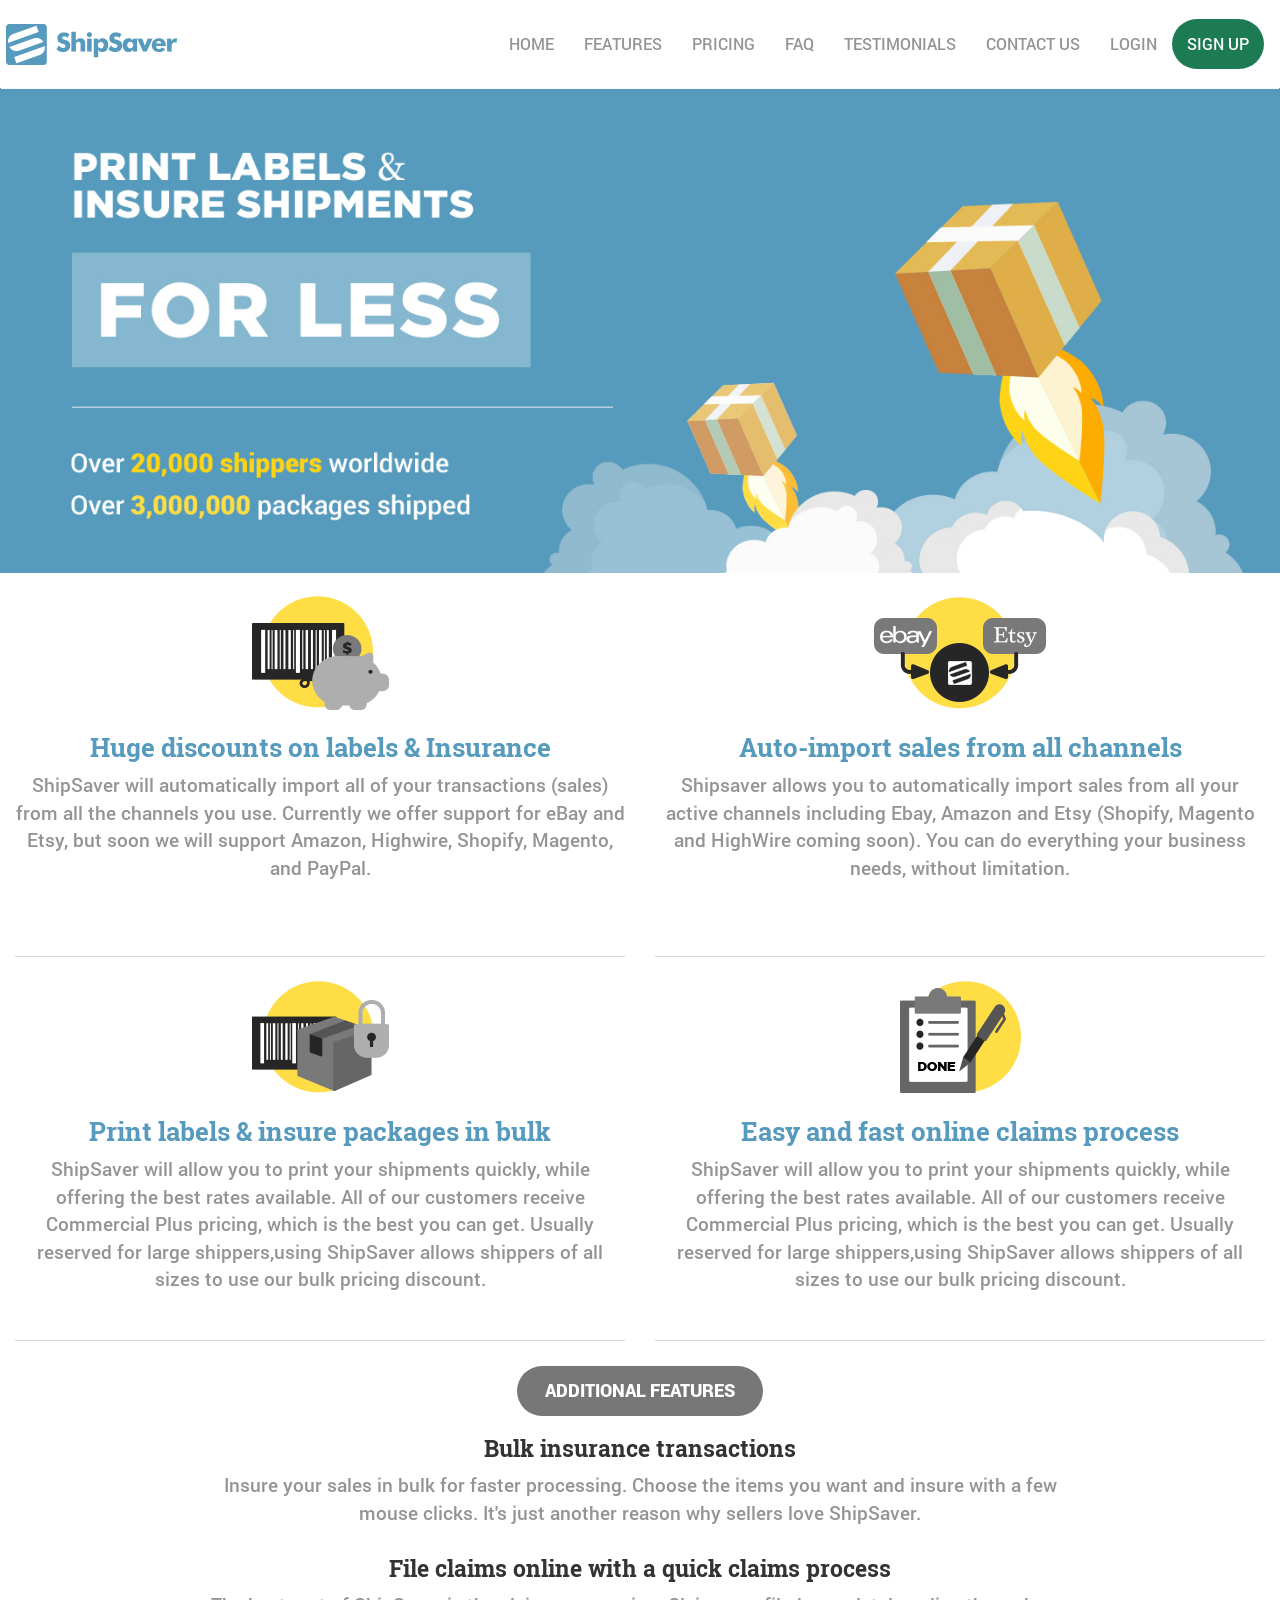
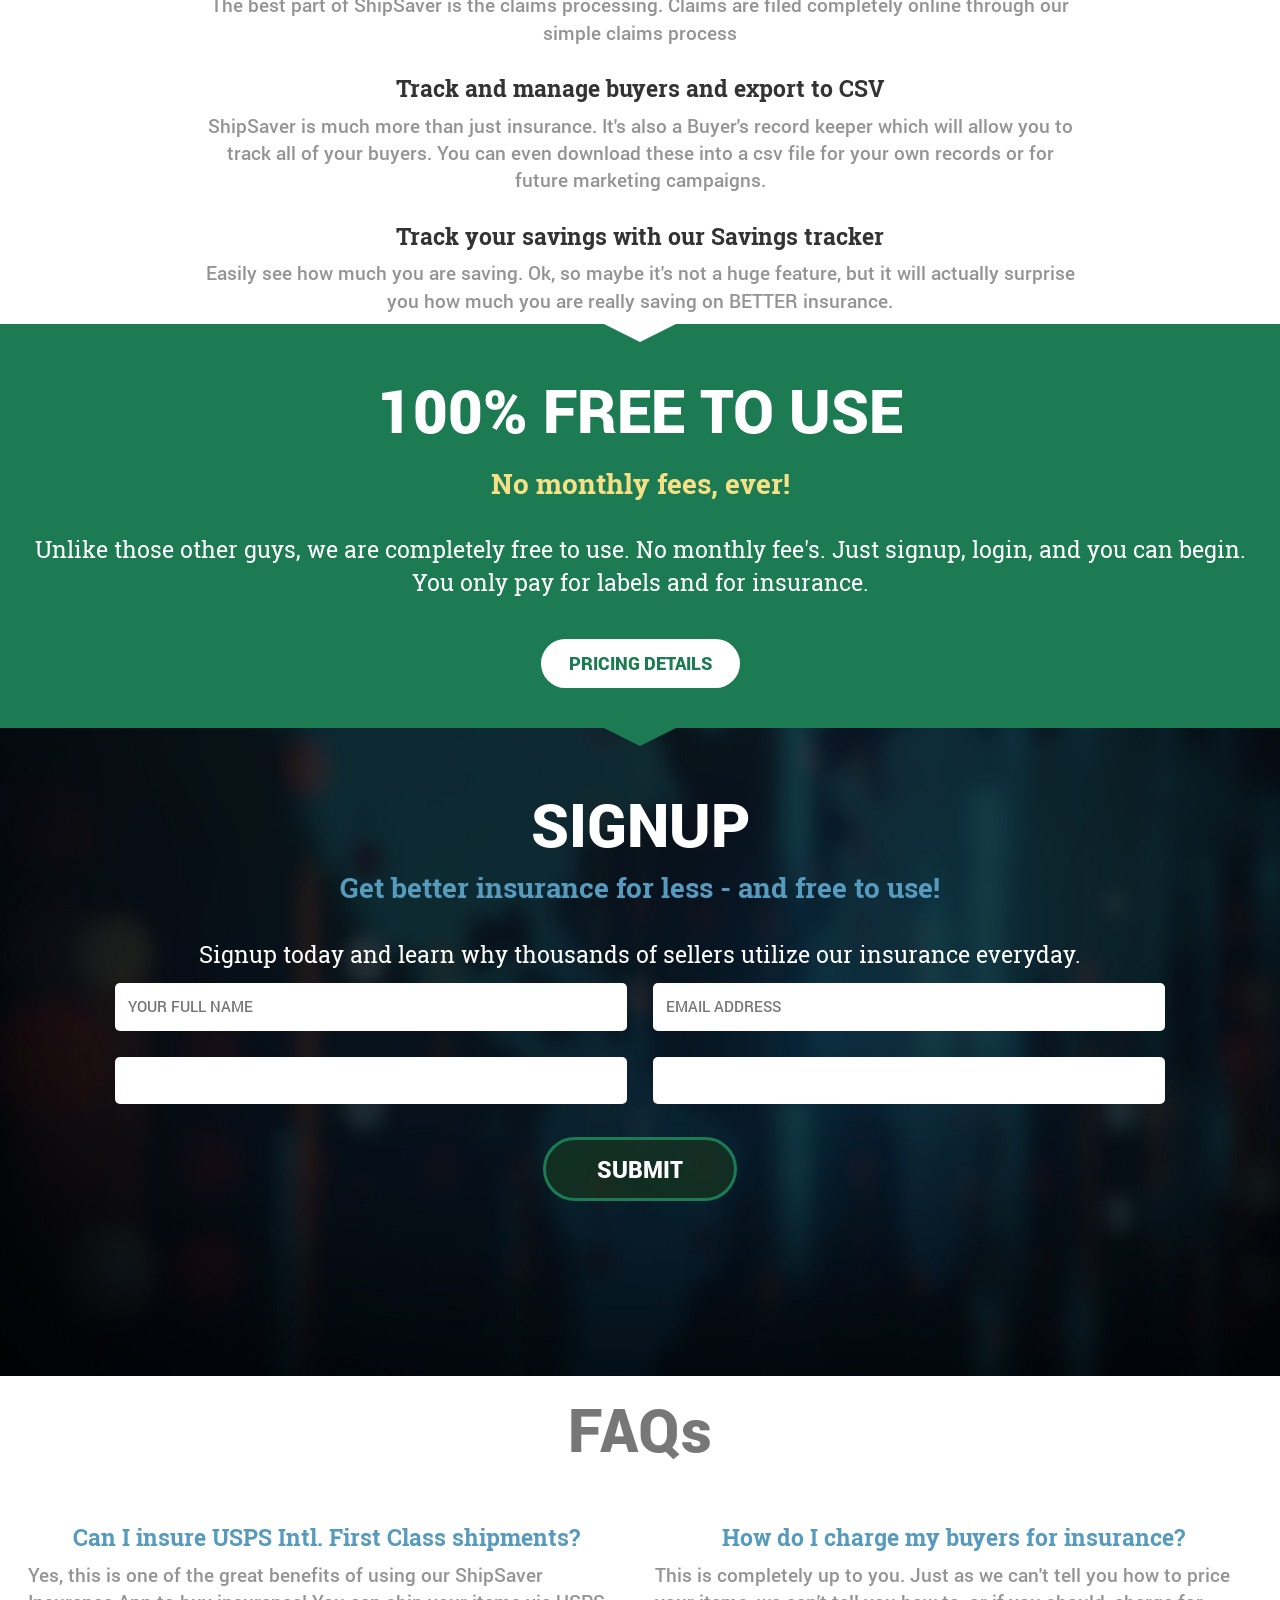
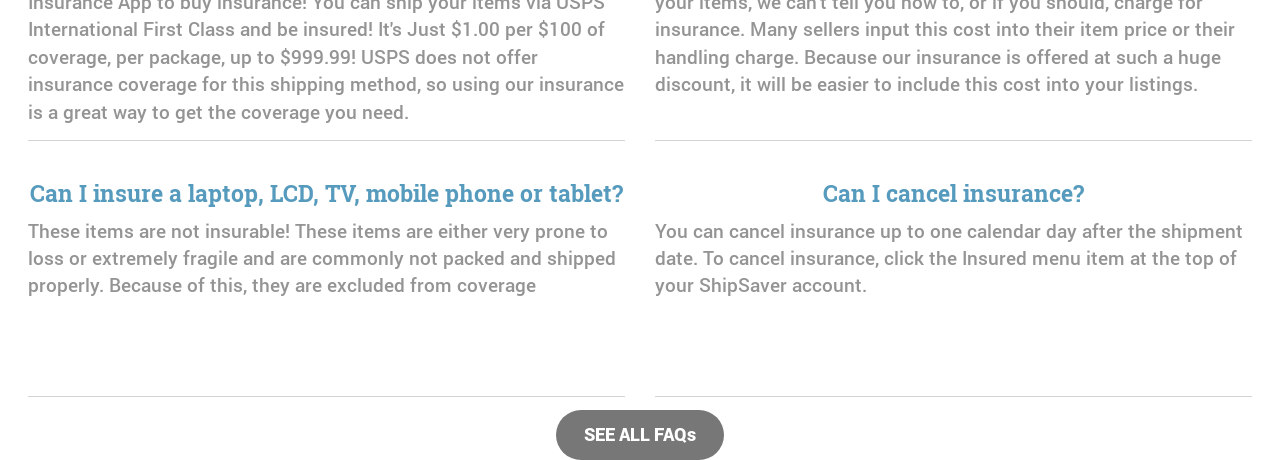
==== index.html @ f2e963c9 "bl6" ====
<!DOCTYPE HTML>
<html lang="en-US">
<head>
    <title>shipsaver</title>

    <meta charset="UTF-8">
    <meta name="viewport" content="width=device-width">
    <script type="text/javascript" src="js/jquery-1.11.0.min.js"></script>
    <script type="text/javascript" src="js/bootstrap.min.js" ></script>
    <script type="text/javascript" src="js/owl.carousel.js"></script>

    <script type="text/javascript" src="js/script.js"></script>

    <link href="css/bootstrap.min.css" rel="stylesheet">
    <link href="css/owl.carousel.css" rel="stylesheet">
    <link href="css/owl.theme.css" rel="stylesheet">

    <link rel="stylesheet" type="text/css" href="css/style.css">
    <script src="js/less.js" type="text/javascript"></script>

</head>
<body>
    <div class="content">
        <header>
            <div class="content__container">
                <nav class="header-nav navbar " role="navigation">
                    <div class="header-nav__container nav-justified">
                        <div class="navbar-buttons navbar-header">
                            <button type="button" class="navbar-toggle collapsed glyphicon glyphicon-align-justify" data-toggle="collapse" data-target="#bs-example-navbar-collapse-1">
                            </button>
                                <a class="navbar-logo navbar-brand" href="#"></a>
                        </div>
                        <div class="header-nav__menu collapse navbar-collapse" id="bs-example-navbar-collapse-1">
                            <ul class="header-nav__list nav navbar-nav">
                                <li class="header-nav__item active"><a href="#">home</a></li>
                                <li class="header-nav__item"><a href="#">features</a></li>
                                <li class="header-nav__item"><a href="#">pricing</a></li>
                                <li class="header-nav__item"><a href="#">faq</a></li>
                                <li class="header-nav__item"><a href="#">testimonials</a></li>
                                <li class="header-nav__item"><a href="#">contact us</a></li>
                                <li class="header-nav__item"><a href="#">login</a></li>
                                <li class="header-nav__item header-nav__item__sign"><a href="#">sign up</a></li>
                            </ul>
                        </div>
                    </div>
                </nav>
            </div>
        </header>
        <div class="main">
            <div class="main__block1">
                <div class="main__block1__img"></div>
            </div>
            <div class="main__block2">
                <div class="main__block2__contain row content__container">
                    <div class="wrap1 col-sm-6 col-xs-12">
                        <div class="main__block2__1 text-center">
                            <div class="main__block2__ico main__block2__ico1"></div>
                            <h2 class="main__block2__h">Huge discounts on labels & Insurance</h2>
                            <p class="main__block__txt main__block2__txt">ShipSaver will automatically import all of your transactions (sales) from all the channels you use. Currently we offer support for eBay and Etsy, but soon we will support Amazon, Highwire, Shopify, Magento, and PayPal.</p>
                        </div>
                        <div class="main__block2__1 text-center">
                            <div class="main__block2__ico main__block2__ico2"></div>
                            <h2 class="main__block2__h">Print labels & insure packages in bulk</h2>
                            <p class="main__block__txt main__block2__txt">ShipSaver will allow you to print your shipments quickly, while offering the best rates available. All of our customers receive Commercial Plus pricing, which is the best you can get. Usually reserved for large shippers,using ShipSaver allows shippers of all sizes to use our bulk pricing discount.</p>
                        </div>
                    </div>
                    <div class="wrap1 col-sm-6 col-xs-12">
                        <div class="main__block2__1 text-center">
                            <div class="main__block2__ico main__block2__ico3"></div>
                            <h2 class="main__block2__h">Auto-import sales from all channels</h2>
                            <p class="main__block__txt main__block2__txt">Shipsaver allows you to automatically import sales from all your active channels including Ebay, Amazon and Etsy (Shopify, Magento and HighWire coming soon). You can do everything your business needs, without limitation.</p>
                        </div>
                        <div class="main__block2__1 text-center">
                            <div class="main__block2__ico main__block2__ico4"></div>
                            <h2 class="main__block2__h">Easy and fast online claims process</h2>
                            <p class="main__block__txt main__block2__txt">ShipSaver will allow you to print your shipments quickly, while offering the best rates available. All of our customers receive Commercial Plus pricing, which is the best you can get. Usually reserved for large shippers,using ShipSaver allows shippers of all sizes to use our bulk pricing discount.</p>
                        </div>
                    </div>
                </div>
            </div>
            <div class="main__block3">
                <div class="content__container main__block3__container">
                    <div class="main__block__oval1 main__block3__title">ADDITIONAL FEATURES</div>
                    <h3 class="main__block3__h3">Bulk insurance transactions</h3>
                    <p class="main__block__txt main__block3__txt">Insure your sales in bulk for faster processing. Choose the items you want and insure with a few mouse clicks. It's just another reason why sellers love ShipSaver.</p>

                    <h3 class="main__block3__h3">File claims online with a quick claims process</h3>
                    <p class="main__block__txt main__block3__txt">The best part of ShipSaver is the claims processing. Claims are filed completely online through our simple claims process</p>

                    <h3 class="main__block3__h3">Track and manage buyers and export to CSV</h3>
                    <p class="main__block__txt main__block3__txt">ShipSaver is much more than just insurance. It's also a Buyer's record keeper which will allow you to track all of your buyers. You can even download these into a csv file for your own records or for future marketing campaigns.</p>

                    <h3 class="main__block3__h3">Track your savings with our Savings tracker</h3>
                    <p class="main__block__txt main__block3__txt">Easily see how much you are saving. Ok, so maybe it's not a huge feature, but it will actually surprise you how much you are really saving on BETTER insurance.</p>
                </div>
            </div>
            <div class="main__block4">
                <div class="content__container main__block4__container">
                    <div class="triangle1"></div>
                    <p class="main__block__h1 main__block4__txt1">100% FREE TO USE</p>
                    <p class="main__block4__txt2">No monthly fees, ever!</p>
                    <p class="main__block4__txt3">Unlike those other guys, we are completely free to use. No monthly fee's. Just signup, login, and you can begin.</p>
                    <p class="main__block4__txt3">You only pay for labels and for insurance.</p>

                    <a class="main__block__oval1 main__block4__button" href="#">PRICING DETAILS</a>
                    <div class="main__block4__hide">
                        <p class="main__block4__txt2">Label Prices</p>
                        <p class="main__block4__txt3"><span class="main__block4__txt3__span">USPS: </span>Discounted - Commercial Plus Pricing</p>
                        <p class="main__block4__txt3"><span class="main__block4__txt3__span">USP/FedEx: </span>Standard Pricing (Negotiated Rates Coming Soon)</p>
                        <p class="main__block4__txt2">Insurance Prices</p>
                        <div class="main__block4__logo main__block4__logo1"></div>
                        <div class="main__block4__table">
                            <ul class="nav nav-tabs main__block4__nav">
                                <li class="main__block4__nav__item active"><a class="" data-toggle="tab" href="#panel1">DOMESTIC</a></li>
                                <li class="main__block4__nav__item"><a class="" data-toggle="tab" href="#panel2">INTERNATIONAL</a></li>
                            </ul>
                            <div class="tab-content">
                                <div id="panel1" class="tab-pane fade in active">
                                    <div class="main__block4__table__container">
                                        <div class="main__block4__tab-title__wrap">
                                            <div class="tab-col1 main__block4__tab-title main__block4__txt2 main__block4__tab-title1 ">Coverage amount</div>
                                            <div class="tab-col2 main__block4__tab-title main__block4__tab-title2"><div class="main__block4__tab-title__logo"></div></div>
                                            <div class="tab-col34 main__block4__tab-title main__block4__txt3 main__block4__tab-title3">eBay’s ShipCover</div>
                                            <div class="tab-col34 main__block4__tab-title main__block4__txt3 main__block4__tab-title4">USPS Coverage</div>
                                        </div>
                                        <div class="main__block4__table__wrap">
                                            <div class="tab-col1 main__block4__table__list__container">
                                                <ul class="main__block4__table__list main__block4__table__list1">
                                                    <li class="main__block4__table__item">$0.01 - $100</li>
                                                    <li class="main__block4__table__item">$0.01 - $100</li>
                                                    <li class="main__block4__table__item">$0.01 - $100</li>
                                                    <li class="main__block4__table__item">$0.01 - $100</li>
                                                    <li class="main__block4__table__item">$0.01 - $100</li>
                                                    <li class="main__block4__table__item">$0.01 - $100</li>
                                                    <li class="main__block4__table__item">$0.01 - $100</li>
                                                    <li class="main__block4__table__item">$0.01 - $100</li>
                                                    <li class="main__block4__table__item">$0.01 - $100</li>
                                                    <li class="main__block4__table__item">$0.01 - $100</li>
                                                </ul>
                                            </div>
                                            <div class="tab-col2 main__block4__table__list__container">
                                                <ul class="main__block4__table__list main__block4__table__list2">
                                                    <li class="main__block4__table__item main__block4__table__item1">$0.01 - $100</li>
                                                    <li class="main__block4__table__item main__block4__table__item1">$0.01 - $100</li>
                                                    <li class="main__block4__table__item main__block4__table__item1">$0.01 - $100</li>
                                                    <li class="main__block4__table__item main__block4__table__item1">$0.01 - $100</li>
                                                    <li class="main__block4__table__item main__block4__table__item1">$0.01 - $100</li>
                                                    <li class="main__block4__table__item main__block4__table__item1">$0.01 - $100</li>
                                                    <li class="main__block4__table__item main__block4__table__item1">$0.01 - $100</li>
                                                    <li class="main__block4__table__item main__block4__table__item1">$0.01 - $100</li>
                                                    <li class="main__block4__table__item main__block4__table__item1">$0.01 - $100</li>
                                                    <li class="main__block4__table__item main__block4__table__item1">$0.01 - $100</li>
                                                </ul>
                                            </div>
                                            <div class="tab-col34 main__block4__table__list__container">
                                                <ul class="main__block4__table__list main__block4__table__list3">
                                                    <li class="main__block4__table__item">$0.01 - $100</li>
                                                    <li class="main__block4__table__item">$0.01 - $100</li>
                                                    <li class="main__block4__table__item">$0.01 - $100</li>
                                                    <li class="main__block4__table__item">$0.01 - $100</li>
                                                    <li class="main__block4__table__item">$0.01 - $100</li>
                                                    <li class="main__block4__table__item">$0.01 - $100</li>
                                                    <li class="main__block4__table__item">$0.01 - $100</li>
                                                    <li class="main__block4__table__item">$0.01 - $100</li>
                                                    <li class="main__block4__table__item">$0.01 - $100</li>
                                                    <li class="main__block4__table__item">$0.01 - $100</li>
                                                </ul>
                                            </div>
                                            <div class="tab-col34 main__block4__table__list__container">
                                                <ul class="main__block4__table__list main__block4__table__list4">
                                                    <li class="main__block4__table__item">$0.01 - $100</li>
                                                    <li class="main__block4__table__item">$0.01 - $100</li>
                                                    <li class="main__block4__table__item">$0.01 - $100</li>
                                                    <li class="main__block4__table__item">$0.01 - $100</li>
                                                    <li class="main__block4__table__item">$0.01 - $100</li>
                                                    <li class="main__block4__table__item">$0.01 - $100</li>
                                                    <li class="main__block4__table__item">$0.01 - $100</li>
                                                    <li class="main__block4__table__item">$0.01 - $100</li>
                                                    <li class="main__block4__table__item">$0.01 - $100</li>
                                                    <li class="main__block4__table__item">$0.01 - $100</li>
                                                </ul>
                                            </div>
                                        </div>
                                    </div>
                                </div>
                                <div id="panel2" class="tab-pane fade">
                                    <div class="main__block4__table__container">
                                        <div class="main__block4__tab-title__wrap">
                                            <div class="tab-col1 main__block4__tab-title main__block4__txt2 main__block4__tab-title1 ">Coverage amount</div>
                                            <div class="tab-col2 main__block4__tab-title main__block4__tab-title2"><div class="main__block4__tab-title__logo"></div></div>
                                            <div class="tab-col34 main__block4__tab-title main__block4__txt3 main__block4__tab-title3">eBay’s ShipCover</div>
                                            <div class="tab-col34 main__block4__tab-title main__block4__txt3 main__block4__tab-title4">USPS Coverage</div>
                                        </div>
                                        <div class="main__block4__table__wrap">
                                            <div class="tab-col1 main__block4__table__list__container">
                                                <ul class="main__block4__table__list main__block4__table__list1">
                                                    <li class="main__block4__table__item">$0.01 - $100</li>
                                                    <li class="main__block4__table__item">$0.01 - $100</li>
                                                    <li class="main__block4__table__item">$0.01 - $100</li>
                                                    <li class="main__block4__table__item">$0.01 - $100</li>
                                                    <li class="main__block4__table__item">$0.01 - $100</li>
                                                    <li class="main__block4__table__item">$0.01 - $100</li>
                                                    <li class="main__block4__table__item">$0.01 - $100</li>
                                                    <li class="main__block4__table__item">$0.01 - $100</li>
                                                    <li class="main__block4__table__item">$0.01 - $100</li>
                                                    <li class="main__block4__table__item">$0.01 - $100</li>
                                                </ul>
                                            </div>
                                            <div class="tab-col2 main__block4__table__list__container">
                                                <ul class="main__block4__table__list main__block4__table__list2">
                                                    <li class="main__block4__table__item main__block4__table__item1">$0.01 - $100</li>
                                                    <li class="main__block4__table__item main__block4__table__item1">$0.01 - $100</li>
                                                    <li class="main__block4__table__item main__block4__table__item1">$0.01 - $100</li>
                                                    <li class="main__block4__table__item main__block4__table__item1">$0.01 - $100</li>
                                                    <li class="main__block4__table__item main__block4__table__item1">$0.01 - $100</li>
                                                    <li class="main__block4__table__item main__block4__table__item1">$0.01 - $100</li>
                                                    <li class="main__block4__table__item main__block4__table__item1">$0.01 - $100</li>
                                                    <li class="main__block4__table__item main__block4__table__item1">$0.01 - $100</li>
                                                    <li class="main__block4__table__item main__block4__table__item1">$0.01 - $100</li>
                                                    <li class="main__block4__table__item main__block4__table__item1">$0.01 - $100</li>
                                                </ul>
                                            </div>
                                            <div class="tab-col34 main__block4__table__list__container">
                                                <ul class="main__block4__table__list main__block4__table__list3">
                                                    <li class="main__block4__table__item">$0.01 - $100</li>
                                                    <li class="main__block4__table__item">$0.01 - $100</li>
                                                    <li class="main__block4__table__item">$0.01 - $100</li>
                                                    <li class="main__block4__table__item">$0.01 - $100</li>
                                                    <li class="main__block4__table__item">$0.01 - $100</li>
                                                    <li class="main__block4__table__item">$0.01 - $100</li>
                                                    <li class="main__block4__table__item">$0.01 - $100</li>
                                                    <li class="main__block4__table__item">$0.01 - $100</li>
                                                    <li class="main__block4__table__item">$0.01 - $100</li>
                                                    <li class="main__block4__table__item">$0.01 - $100</li>
                                                </ul>
                                            </div>
                                            <div class="tab-col34 main__block4__table__list__container">
                                                <ul class="main__block4__table__list main__block4__table__list4">
                                                    <li class="main__block4__table__item">$0.01 - $100</li>
                                                    <li class="main__block4__table__item">$0.01 - $100</li>
                                                    <li class="main__block4__table__item">$0.01 - $100</li>
                                                    <li class="main__block4__table__item">$0.01 - $100</li>
                                                    <li class="main__block4__table__item">$0.01 - $100</li>
                                                    <li class="main__block4__table__item">$0.01 - $100</li>
                                                    <li class="main__block4__table__item">$0.01 - $100</li>
                                                    <li class="main__block4__table__item">$0.01 - $100</li>
                                                    <li class="main__block4__table__item">$0.01 - $100</li>
                                                    <li class="main__block4__table__item">$0.01 - $100</li>
                                                </ul>
                                            </div>
                                        </div>
                                    </div>
                                </div>
                            </div>
                        </div>
                        <div class="main__block4__logo main__block4__logo2"></div>
                        <div class="main__block4__table">
                            <ul class="nav nav-tabs main__block4__nav">
                                <li class="main__block4__nav__item active"><a class="" data-toggle="tab" href="#panel1">DOMESTIC</a></li>
                                <li class="main__block4__nav__item"><a class="" data-toggle="tab" href="#panel2">INTERNATIONAL</a></li>
                            </ul>
                            <div class="tab-content">
                                <div id="panel1" class="tab-pane fade in active">
                                    <div class="main__block4__table__container">
                                        <div class="main__block4__tab-title__wrap">
                                            <div class="tab-col1 main__block4__tab-title main__block4__txt2 main__block4__tab-title1 ">Coverage amount</div>
                                            <div class="tab-col2 main__block4__tab-title main__block4__tab-title2"><div class="main__block4__tab-title__logo"></div></div>
                                            <div class="tab-col34 main__block4__tab-title main__block4__txt3 main__block4__tab-title3">eBay’s ShipCover</div>
                                            <div class="tab-col34 main__block4__tab-title main__block4__txt3 main__block4__tab-title4">USPS Coverage</div>
                                        </div>
                                        <div class="main__block4__table__wrap">
                                            <div class="tab-col1 main__block4__table__list__container">
                                                <ul class="main__block4__table__list main__block4__table__list1">
                                                    <li class="main__block4__table__item">$0.01 - $100</li>
                                                    <li class="main__block4__table__item">$0.01 - $100</li>
                                                    <li class="main__block4__table__item">$0.01 - $100</li>
                                                    <li class="main__block4__table__item">$0.01 - $100</li>
                                                    <li class="main__block4__table__item">$0.01 - $100</li>
                                                    <li class="main__block4__table__item">$0.01 - $100</li>
                                                    <li class="main__block4__table__item">$0.01 - $100</li>
                                                    <li class="main__block4__table__item">$0.01 - $100</li>
                                                    <li class="main__block4__table__item">$0.01 - $100</li>
                                                    <li class="main__block4__table__item">$0.01 - $100</li>
                                                </ul>
                                            </div>
                                            <div class="tab-col2 main__block4__table__list__container">
                                                <ul class="main__block4__table__list main__block4__table__list2">
                                                    <li class="main__block4__table__item main__block4__table__item1">$0.01 - $100</li>
                                                    <li class="main__block4__table__item main__block4__table__item1">$0.01 - $100</li>
                                                    <li class="main__block4__table__item main__block4__table__item1">$0.01 - $100</li>
                                                    <li class="main__block4__table__item main__block4__table__item1">$0.01 - $100</li>
                                                    <li class="main__block4__table__item main__block4__table__item1">$0.01 - $100</li>
                                                    <li class="main__block4__table__item main__block4__table__item1">$0.01 - $100</li>
                                                    <li class="main__block4__table__item main__block4__table__item1">$0.01 - $100</li>
                                                    <li class="main__block4__table__item main__block4__table__item1">$0.01 - $100</li>
                                                    <li class="main__block4__table__item main__block4__table__item1">$0.01 - $100</li>
                                                    <li class="main__block4__table__item main__block4__table__item1">$0.01 - $100</li>
                                                </ul>
                                            </div>
                                            <div class="tab-col34 main__block4__table__list__container">
                                                <ul class="main__block4__table__list main__block4__table__list3">
                                                    <li class="main__block4__table__item">$0.01 - $100</li>
                                                    <li class="main__block4__table__item">$0.01 - $100</li>
                                                    <li class="main__block4__table__item">$0.01 - $100</li>
                                                    <li class="main__block4__table__item">$0.01 - $100</li>
                                                    <li class="main__block4__table__item">$0.01 - $100</li>
                                                    <li class="main__block4__table__item">$0.01 - $100</li>
                                                    <li class="main__block4__table__item">$0.01 - $100</li>
                                                    <li class="main__block4__table__item">$0.01 - $100</li>
                                                    <li class="main__block4__table__item">$0.01 - $100</li>
                                                    <li class="main__block4__table__item">$0.01 - $100</li>
                                                </ul>
                                            </div>
                                            <div class="tab-col34 main__block4__table__list__container">
                                                <ul class="main__block4__table__list main__block4__table__list4">
                                                    <li class="main__block4__table__item">$0.01 - $100</li>
                                                    <li class="main__block4__table__item">$0.01 - $100</li>
                                                    <li class="main__block4__table__item">$0.01 - $100</li>
                                                    <li class="main__block4__table__item">$0.01 - $100</li>
                                                    <li class="main__block4__table__item">$0.01 - $100</li>
                                                    <li class="main__block4__table__item">$0.01 - $100</li>
                                                    <li class="main__block4__table__item">$0.01 - $100</li>
                                                    <li class="main__block4__table__item">$0.01 - $100</li>
                                                    <li class="main__block4__table__item">$0.01 - $100</li>
                                                    <li class="main__block4__table__item">$0.01 - $100</li>
                                                </ul>
                                            </div>
                                        </div>
                                    </div>
                                </div>
                                <div id="panel2" class="tab-pane fade">
                                    <div class="main__block4__table__container">
                                        <div class="main__block4__tab-title__wrap">
                                            <div class="tab-col1 main__block4__tab-title main__block4__txt2 main__block4__tab-title1 ">Coverage amount</div>
                                            <div class="tab-col2 main__block4__tab-title main__block4__tab-title2"><div class="main__block4__tab-title__logo"></div></div>
                                            <div class="tab-col34 main__block4__tab-title main__block4__txt3 main__block4__tab-title3">eBay’s ShipCover</div>
                                            <div class="tab-col34 main__block4__tab-title main__block4__txt3 main__block4__tab-title4">USPS Coverage</div>
                                        </div>
                                        <div class="main__block4__table__wrap">
                                            <div class="tab-col1 main__block4__table__list__container">
                                                <ul class="main__block4__table__list main__block4__table__list1">
                                                    <li class="main__block4__table__item">$0.01 - $100</li>
                                                    <li class="main__block4__table__item">$0.01 - $100</li>
                                                    <li class="main__block4__table__item">$0.01 - $100</li>
                                                    <li class="main__block4__table__item">$0.01 - $100</li>
                                                    <li class="main__block4__table__item">$0.01 - $100</li>
                                                    <li class="main__block4__table__item">$0.01 - $100</li>
                                                    <li class="main__block4__table__item">$0.01 - $100</li>
                                                    <li class="main__block4__table__item">$0.01 - $100</li>
                                                    <li class="main__block4__table__item">$0.01 - $100</li>
                                                    <li class="main__block4__table__item">$0.01 - $100</li>
                                                </ul>
                                            </div>
                                            <div class="tab-col2 main__block4__table__list__container">
                                                <ul class="main__block4__table__list main__block4__table__list2">
                                                    <li class="main__block4__table__item main__block4__table__item1">$0.01 - $100</li>
                                                    <li class="main__block4__table__item main__block4__table__item1">$0.01 - $100</li>
                                                    <li class="main__block4__table__item main__block4__table__item1">$0.01 - $100</li>
                                                    <li class="main__block4__table__item main__block4__table__item1">$0.01 - $100</li>
                                                    <li class="main__block4__table__item main__block4__table__item1">$0.01 - $100</li>
                                                    <li class="main__block4__table__item main__block4__table__item1">$0.01 - $100</li>
                                                    <li class="main__block4__table__item main__block4__table__item1">$0.01 - $100</li>
                                                    <li class="main__block4__table__item main__block4__table__item1">$0.01 - $100</li>
                                                    <li class="main__block4__table__item main__block4__table__item1">$0.01 - $100</li>
                                                    <li class="main__block4__table__item main__block4__table__item1">$0.01 - $100</li>
                                                </ul>
                                            </div>
                                            <div class="tab-col34 main__block4__table__list__container">
                                                <ul class="main__block4__table__list main__block4__table__list3">
                                                    <li class="main__block4__table__item">$0.01 - $100</li>
                                                    <li class="main__block4__table__item">$0.01 - $100</li>
                                                    <li class="main__block4__table__item">$0.01 - $100</li>
                                                    <li class="main__block4__table__item">$0.01 - $100</li>
                                                    <li class="main__block4__table__item">$0.01 - $100</li>
                                                    <li class="main__block4__table__item">$0.01 - $100</li>
                                                    <li class="main__block4__table__item">$0.01 - $100</li>
                                                    <li class="main__block4__table__item">$0.01 - $100</li>
                                                    <li class="main__block4__table__item">$0.01 - $100</li>
                                                    <li class="main__block4__table__item">$0.01 - $100</li>
                                                </ul>
                                            </div>
                                            <div class="tab-col34 main__block4__table__list__container">
                                                <ul class="main__block4__table__list main__block4__table__list4">
                                                    <li class="main__block4__table__item">$0.01 - $100</li>
                                                    <li class="main__block4__table__item">$0.01 - $100</li>
                                                    <li class="main__block4__table__item">$0.01 - $100</li>
                                                    <li class="main__block4__table__item">$0.01 - $100</li>
                                                    <li class="main__block4__table__item">$0.01 - $100</li>
                                                    <li class="main__block4__table__item">$0.01 - $100</li>
                                                    <li class="main__block4__table__item">$0.01 - $100</li>
                                                    <li class="main__block4__table__item">$0.01 - $100</li>
                                                    <li class="main__block4__table__item">$0.01 - $100</li>
                                                    <li class="main__block4__table__item">$0.01 - $100</li>
                                                </ul>
                                            </div>
                                        </div>
                                    </div>
                                </div>
                            </div>
                        </div>
                        <div class="main__block4__logo main__block4__logo3"></div>
                        <div class="main__block4__table">
                            <ul class="nav nav-tabs main__block4__nav">
                                <li class="main__block4__nav__item active"><a class="" data-toggle="tab" href="#panel1">DOMESTIC</a></li>
                                <li class="main__block4__nav__item"><a class="" data-toggle="tab" href="#panel2">INTERNATIONAL</a></li>
                            </ul>
                            <div class="tab-content">
                                <div id="panel1" class="tab-pane fade in active">
                                    <div class="main__block4__table__container">
                                        <div class="main__block4__tab-title__wrap">
                                            <div class="tab-col1 main__block4__tab-title main__block4__txt2 main__block4__tab-title1 ">Coverage amount</div>
                                            <div class="tab-col2 main__block4__tab-title main__block4__tab-title2"><div class="main__block4__tab-title__logo"></div></div>
                                            <div class="tab-col34 main__block4__tab-title main__block4__txt3 main__block4__tab-title3">eBay’s ShipCover</div>
                                            <div class="tab-col34 main__block4__tab-title main__block4__txt3 main__block4__tab-title4">USPS Coverage</div>
                                        </div>
                                        <div class="main__block4__table__wrap">
                                            <div class="tab-col1 main__block4__table__list__container">
                                                <ul class="main__block4__table__list main__block4__table__list1">
                                                    <li class="main__block4__table__item">$0.01 - $100</li>
                                                    <li class="main__block4__table__item">$0.01 - $100</li>
                                                    <li class="main__block4__table__item">$0.01 - $100</li>
                                                    <li class="main__block4__table__item">$0.01 - $100</li>
                                                    <li class="main__block4__table__item">$0.01 - $100</li>
                                                    <li class="main__block4__table__item">$0.01 - $100</li>
                                                    <li class="main__block4__table__item">$0.01 - $100</li>
                                                    <li class="main__block4__table__item">$0.01 - $100</li>
                                                    <li class="main__block4__table__item">$0.01 - $100</li>
                                                    <li class="main__block4__table__item">$0.01 - $100</li>
                                                </ul>
                                            </div>
                                            <div class="tab-col2 main__block4__table__list__container">
                                                <ul class="main__block4__table__list main__block4__table__list2">
                                                    <li class="main__block4__table__item main__block4__table__item1">$0.01 - $100</li>
                                                    <li class="main__block4__table__item main__block4__table__item1">$0.01 - $100</li>
                                                    <li class="main__block4__table__item main__block4__table__item1">$0.01 - $100</li>
                                                    <li class="main__block4__table__item main__block4__table__item1">$0.01 - $100</li>
                                                    <li class="main__block4__table__item main__block4__table__item1">$0.01 - $100</li>
                                                    <li class="main__block4__table__item main__block4__table__item1">$0.01 - $100</li>
                                                    <li class="main__block4__table__item main__block4__table__item1">$0.01 - $100</li>
                                                    <li class="main__block4__table__item main__block4__table__item1">$0.01 - $100</li>
                                                    <li class="main__block4__table__item main__block4__table__item1">$0.01 - $100</li>
                                                    <li class="main__block4__table__item main__block4__table__item1">$0.01 - $100</li>
                                                </ul>
                                            </div>
                                            <div class="tab-col34 main__block4__table__list__container">
                                                <ul class="main__block4__table__list main__block4__table__list3">
                                                    <li class="main__block4__table__item">$0.01 - $100</li>
                                                    <li class="main__block4__table__item">$0.01 - $100</li>
                                                    <li class="main__block4__table__item">$0.01 - $100</li>
                                                    <li class="main__block4__table__item">$0.01 - $100</li>
                                                    <li class="main__block4__table__item">$0.01 - $100</li>
                                                    <li class="main__block4__table__item">$0.01 - $100</li>
                                                    <li class="main__block4__table__item">$0.01 - $100</li>
                                                    <li class="main__block4__table__item">$0.01 - $100</li>
                                                    <li class="main__block4__table__item">$0.01 - $100</li>
                                                    <li class="main__block4__table__item">$0.01 - $100</li>
                                                </ul>
                                            </div>
                                            <div class="tab-col34 main__block4__table__list__container">
                                                <ul class="main__block4__table__list main__block4__table__list4">
                                                    <li class="main__block4__table__item">$0.01 - $100</li>
                                                    <li class="main__block4__table__item">$0.01 - $100</li>
                                                    <li class="main__block4__table__item">$0.01 - $100</li>
                                                    <li class="main__block4__table__item">$0.01 - $100</li>
                                                    <li class="main__block4__table__item">$0.01 - $100</li>
                                                    <li class="main__block4__table__item">$0.01 - $100</li>
                                                    <li class="main__block4__table__item">$0.01 - $100</li>
                                                    <li class="main__block4__table__item">$0.01 - $100</li>
                                                    <li class="main__block4__table__item">$0.01 - $100</li>
                                                    <li class="main__block4__table__item">$0.01 - $100</li>
                                                </ul>
                                            </div>
                                        </div>
                                    </div>
                                </div>
                                <div id="panel2" class="tab-pane fade">
                                    <div class="main__block4__table__container">
                                        <div class="main__block4__tab-title__wrap">
                                            <div class="tab-col1 main__block4__tab-title main__block4__txt2 main__block4__tab-title1 ">Coverage amount</div>
                                            <div class="tab-col2 main__block4__tab-title main__block4__tab-title2"><div class="main__block4__tab-title__logo"></div></div>
                                            <div class="tab-col34 main__block4__tab-title main__block4__txt3 main__block4__tab-title3">eBay’s ShipCover</div>
                                            <div class="tab-col34 main__block4__tab-title main__block4__txt3 main__block4__tab-title4">USPS Coverage</div>
                                        </div>
                                        <div class="main__block4__table__wrap">
                                            <div class="tab-col1 main__block4__table__list__container">
                                                <ul class="main__block4__table__list main__block4__table__list1">
                                                    <li class="main__block4__table__item">$0.01 - $100</li>
                                                    <li class="main__block4__table__item">$0.01 - $100</li>
                                                    <li class="main__block4__table__item">$0.01 - $100</li>
                                                    <li class="main__block4__table__item">$0.01 - $100</li>
                                                    <li class="main__block4__table__item">$0.01 - $100</li>
                                                    <li class="main__block4__table__item">$0.01 - $100</li>
                                                    <li class="main__block4__table__item">$0.01 - $100</li>
                                                    <li class="main__block4__table__item">$0.01 - $100</li>
                                                    <li class="main__block4__table__item">$0.01 - $100</li>
                                                    <li class="main__block4__table__item">$0.01 - $100</li>
                                                </ul>
                                            </div>
                                            <div class="tab-col2 main__block4__table__list__container">
                                                <ul class="main__block4__table__list main__block4__table__list2">
                                                    <li class="main__block4__table__item main__block4__table__item1">$0.01 - $100</li>
                                                    <li class="main__block4__table__item main__block4__table__item1">$0.01 - $100</li>
                                                    <li class="main__block4__table__item main__block4__table__item1">$0.01 - $100</li>
                                                    <li class="main__block4__table__item main__block4__table__item1">$0.01 - $100</li>
                                                    <li class="main__block4__table__item main__block4__table__item1">$0.01 - $100</li>
                                                    <li class="main__block4__table__item main__block4__table__item1">$0.01 - $100</li>
                                                    <li class="main__block4__table__item main__block4__table__item1">$0.01 - $100</li>
                                                    <li class="main__block4__table__item main__block4__table__item1">$0.01 - $100</li>
                                                    <li class="main__block4__table__item main__block4__table__item1">$0.01 - $100</li>
                                                    <li class="main__block4__table__item main__block4__table__item1">$0.01 - $100</li>
                                                </ul>
                                            </div>
                                            <div class="tab-col34 main__block4__table__list__container">
                                                <ul class="main__block4__table__list main__block4__table__list3">
                                                    <li class="main__block4__table__item">$0.01 - $100</li>
                                                    <li class="main__block4__table__item">$0.01 - $100</li>
                                                    <li class="main__block4__table__item">$0.01 - $100</li>
                                                    <li class="main__block4__table__item">$0.01 - $100</li>
                                                    <li class="main__block4__table__item">$0.01 - $100</li>
                                                    <li class="main__block4__table__item">$0.01 - $100</li>
                                                    <li class="main__block4__table__item">$0.01 - $100</li>
                                                    <li class="main__block4__table__item">$0.01 - $100</li>
                                                    <li class="main__block4__table__item">$0.01 - $100</li>
                                                    <li class="main__block4__table__item">$0.01 - $100</li>
                                                </ul>
                                            </div>
                                            <div class="tab-col34 main__block4__table__list__container">
                                                <ul class="main__block4__table__list main__block4__table__list4">
                                                    <li class="main__block4__table__item">$0.01 - $100</li>
                                                    <li class="main__block4__table__item">$0.01 - $100</li>
                                                    <li class="main__block4__table__item">$0.01 - $100</li>
                                                    <li class="main__block4__table__item">$0.01 - $100</li>
                                                    <li class="main__block4__table__item">$0.01 - $100</li>
                                                    <li class="main__block4__table__item">$0.01 - $100</li>
                                                    <li class="main__block4__table__item">$0.01 - $100</li>
                                                    <li class="main__block4__table__item">$0.01 - $100</li>
                                                    <li class="main__block4__table__item">$0.01 - $100</li>
                                                    <li class="main__block4__table__item">$0.01 - $100</li>
                                                </ul>
                                            </div>
                                        </div>
                                    </div>
                                </div>
                            </div>
                        </div>
                        <p class="main__block4__txt2 main__block4__txt2__tab-bot">How does billing work?</p>
                        <p class="main__block4__txt3 main__block4__txt3__tab-bot">Our billing is extremely easy. We allow you to authorize your PayPal account and set a depsit and auto-recharge amount. You can make deposits as little as $5.00 to fund your account,and your labels and insurance purchases will bededucted from your deposit. Once your account reaches below 0.00 (due to additional purchases), we will auto-recharge your account your set deposit amount. Any unused portion is refundable.  Since we auto-recharge when your balance reaches below 0.00, you never have to continue making deposits manually, you just set it up once and we do the rest.</p>
                    </div>
                </div>
            </div>
            <div class="main__block5">
                <div class="content__container main__block5__container">
                    <div class="triangle1 triangle2"></div>
                    <h1 class="main__block__h1 main__block5__txt1">SIGNUP</h1>
                    <p class="main__block5__txt2">Get better insurance for less - and free to use!</p>
                    <p class="main__block5__txt3">Signup today and learn why thousands of sellers utilize our insurance everyday.</p>
                    <div class="main__block5__form__wrap ">
                        <form class="main__block5__form">
                            <div class="main__block5__form__wrap1">
                                <input type="text" class="input-small main__block5__form__input main__block5__form__input1" placeholder="YOUR FULL NAME">
                                <input type="text" class="input-small main__block5__form__input main__block5__form__input2" placeholder="EMAIL ADDRESS">
                            </div>
                            <div class="main__block5__form__wrap1">
                                <input type="text" class="input-small main__block5__form__input main__block5__form__input3" placeholder="">
                                <input type="text" class="input-small main__block5__form__input main__block5__form__input4" placeholder="">
                            </div>
                            <button type="submit" class="btn btn-success btn-submit">SUBMIT</button>
                        </form>
                    </div>
                </div>
            </div>
            <div class="main__block6">
                <div class="content__container main__block6__container">
                    <h1 class="main__block__h1 main__block6__txt1">FAQs</h1>
                    <div class="row main__block6__wrap1">
                        <div class="wrap1 col-sm-6 col-xs-12">
                            <div class="main__block2__1 main__block6__1 text-center">
                                <h3 class="main__block3__h3 main__block6__h3 ">Can I insure USPS Intl. First Class shipments?</h3>
                                <p class="main__block__txt main__block6__txt">Yes, this is one of the great benefits of using our ShipSaver Insurance App to buy insurance! You can ship your items via USPS International First Class and be insured! It's Just $1.00 per $100 of coverage, per package, up to $999.99! USPS does not offer insurance coverage for this shipping method, so using our insurance is a great way to get the coverage you need.</p>
                            </div>
                            <div class="main__block2__1 main__block6__1 text-center">
                                <h3 class="main__block3__h3 main__block6__h3 ">Can I insure a laptop, LCD, TV, mobile phone or tablet?</h3>
                                <p class="main__block__txt main__block6__txt">These items are not insurable! These items are either very prone to loss or extremely fragile and are commonly not packed and shipped properly. Because of this, they are excluded from coverage</p>
                            </div>
                        </div>
                        <div class="wrap1 col-sm-6 col-xs-12">
                            <div class="main__block2__1 main__block6__1 text-center">
                                <h3 class="main__block3__h3 main__block6__h3 ">How do I charge my buyers for insurance?</h3>
                                <p class="main__block__txt main__block6__txt">This is completely up to you. Just as we can't tell you how to price your items, we can't tell you how to, or if you should, charge for insurance. Many sellers input this cost into their item price or their handling charge. Because our insurance is offered at such a huge discount, it will be easier to include this cost into your listings.</p>
                            </div>
                            <div class="main__block2__1 main__block6__1 text-center">
                                <h3 class="main__block3__h3 main__block6__h3 ">Can I cancel insurance?</h3>
                                <p class="main__block__txt main__block6__txt">You can cancel insurance up to one calendar day after the shipment date.
                                    To cancel insurance, click the Insured menu item at the top of your ShipSaver account. </p>
                            </div>
                        </div>
                    </div>
                    <div class="main__block__oval1 main__block6__oval">SEE ALL FAQs</div>

                </div>
            </div>
        </div>
        <footer>

        </footer>
    </div>
</body>
</html>
---- css/style.css ----
body {
  font-family: 'Roboto-Medium';
  margin: 0 auto;
  background: #ffffff; }

* {
  margin: 0;
  padding: 0; }

@font-face {
  font-family: Roboto-Black;
  src: url("../fonts/Roboto-Black.ttf"); }

@font-face {
  font-family: Roboto-BlackItalic;
  src: url("../fonts/Roboto-BlackItalic.ttf"); }

@font-face {
  font-family: Roboto-Bold;
  src: url("../fonts/Roboto-Bold.ttf"); }

@font-face {
  font-family: Roboto-BoldItalic;
  src: url("../fonts/Roboto-BoldItalic.ttf"); }

@font-face {
  font-family: Roboto-Light;
  src: url("../fonts/Roboto-Light.ttf"); }

@font-face {
  font-family: Roboto-LightItalic;
  src: url("../fonts/Roboto-LightItalic.ttf"); }

@font-face {
  font-family: Roboto-Medium;
  src: url("../fonts/Roboto-Medium.ttf"); }

@font-face {
  font-family: Roboto-MediumItalic;
  src: url("../fonts/Roboto-MediumItalic.ttf"); }

@font-face {
  font-family: Roboto-Thin;
  src: url("../fonts/Roboto-Thin.ttf"); }

@font-face {
  font-family: Roboto-Roboto-Light;
  src: url("../fonts/Roboto-ThinItalic.ttf"); }

@font-face {
  font-family: RobotoCondensed-Bold_1;
  src: url("../fonts/RobotoCondensed-Bold_1.ttf"); }

@font-face {
  font-family: RobotoCondensed-BoldItalic_1;
  src: url("../fonts/RobotoCondensed-BoldItalic_1.ttf"); }

@font-face {
  font-family: RobotoCondensed-Italic_1;
  src: url("../fonts/RobotoCondensed-Italic_1.ttf"); }

@font-face {
  font-family: RobotoCondensed-Light_1;
  src: url("../fonts/RobotoCondensed-Light_1.ttf"); }

@font-face {
  font-family: RobotoCondensed-LightItalic_1;
  src: url("../fonts/RobotoCondensed-LightItalic_1.ttf"); }

@font-face {
  font-family: RobotoCondensed-Regular_1;
  src: url("../fonts/RobotoCondensed-Regular_1.ttf"); }

@font-face {
  font-family: RobotoSlab-Bold;
  src: url("../fonts/RobotoSlab-Bold.ttf"); }

@font-face {
  font-family: RobotoSlab-Light;
  src: url("../fonts/RobotoSlab-Light.ttf"); }

@font-face {
  font-family: RobotoSlab-Regular;
  src: url("../fonts/RobotoSlab-Regular.ttf"); }

@font-face {
  font-family: RobotoSlab-Thin;
  src: url("../fonts/RobotoSlab-Thin.ttf"); }

.content {
  max-width: 1920; }

.content__container {
  max-width: 100%;
  width: 1460px;
  margin: 0 auto; }

.glyphicon-align-justify:before {
  font-size: 20px; }

.header-nav__item {
  font-size: 16px;
  text-transform: uppercase;
  padding: 0 10px; }

.header-nav__item > a {
  color: #949494; }

.navbar-logo {
  width: 180px;
  background-image: url("../img/logo.png");
  background-position: center;
  background-repeat: no-repeat; }

.navbar-nav {
  float: right; }

header {
  padding: 18px 0; }

.header-nav {
  margin: 0; }

.header-nav__item__sign {
  background-color: #1d7b54;
  border-radius: 5px;
  border-radius: 41px;
  padding: 0 21px; }

.header-nav__item__sign a {
  color: #ffffff; }

.nav > .header-nav__item__sign > a:hover {
  background-color: inherit;
  color: #569bbd; }

.navbar {
  min-height: 0; }

.main__block1 {
  background-color: #569bbd; }

.main__block1__img {
  height: 554px;
  width: 100%;
  background-repeat: no-repeat;
  background-position: center;
  background-image: url("../img/banner-top.jpg"); }

.main__block2__1 {
  border-bottom: 1px solid lightgray;
  margin: 0px 60px;
  padding: 20px 0;
  height: 325px; }

.main__block2__h {
  font-size: 30px;
  font-family: "RobotoSlab-Bold";
  color: #569bbd; }

.main__block__txt {
  font-size: 18px;
  font-family: "Roboto-Medium";
  color: #949494; }

.main__block2__ico {
  width: 176px;
  height: 120px;
  background-position: center;
  background-repeat: no-repeat;
  margin: 0 auto; }

.main__block2__ico1 {
  background-image: url("../img/icon1.png"); }

.main__block2__ico2 {
  background-image: url("../img/icon2.png"); }

.main__block2__ico3 {
  background-image: url("../img/icon3.png"); }

.main__block2__ico4 {
  background-image: url("../img/icon4.png"); }

.main__block3__title, .main__block3__h3, .main__block3__txt {
  display: inline-block;
  text-align: center; }

.main__block__oval1 {
  font-family: "Roboto-Black";
  padding: 12px 28px;
  border-radius: 25px;
  font-size: 18px; }

.main__block3__title {
  background-color: #777777;
  color: #ffffff; }

.main__block3__h3 {
  font-size: 24px;
  font-family: "RobotoSlab-Bold"; }

.main__block3__container {
  display: -webkit-box;
  display: -ms-flexbox;
  display: flex;
  -webkit-box-orient: vertical;
  -webkit-box-direction: normal;
  -ms-flex-direction: column;
  flex-direction: column;
  -webkit-box-align: center;
  -ms-flex-align: center;
  align-items: center;
  padding-top: 25px; }

.main__block3__txt {
  text-align: center;
  padding: 0 385px; }

.main__block4 {
  background-color: #1d7b54; }

.main__block4__container {
  display: -webkit-box;
  display: -ms-flexbox;
  display: flex;
  -webkit-box-orient: vertical;
  -webkit-box-direction: normal;
  -ms-flex-direction: column;
  flex-direction: column;
  -webkit-box-align: center;
  -ms-flex-align: center;
  align-items: center; }

.main__block4__txt1 {
  color: #ffffff;
  padding-top: 25px; }

.main__block__h1 {
  font-size: 60px;
  font-family: "Roboto-Black"; }

.main__block5__txt1 {
  color: #ffffff;
  padding-top: 25px; }

.main__block4__txt2 {
  font-size: 36px;
  font-family: "RobotoSlab-Bold";
  color: #f5e085;
  padding-bottom: 20px; }

.main__block5__txt2 {
  font-size: 30px;
  font-family: "RobotoSlab-Bold";
  color: #569bbd;
  padding-bottom: 20px; }

.main__block4__txt3 {
  font-size: 24px;
  font-family: "RobotoSlab-Regular";
  color: #ffffff;
  margin: 0;
  text-align: center; }

.main__block5__txt3 {
  font-size: 24px;
  font-family: "RobotoSlab-Regular";
  color: #ffffff;
  margin: 0;
  text-align: center; }

.triangle1 {
  width: 0;
  height: 0;
  border-left: 36px solid transparent;
  border-right: 36px solid transparent;
  border-top: 18px solid white; }

.triangle2 {
  border-top: 18px solid #1d7b54; }

.main__block4__button {
  background-color: #ffffff;
  font-family: "Roboto-Black";
  padding: 12px 28px;
  border-radius: 25px;
  color: #1d7b54;
  margin: 40px 0; }

.main__block4__button:hover {
  text-decoration: none;
  color: #000000; }

.main__block4__hide {
  display: -webkit-box;
  display: -ms-flexbox;
  display: flex;
  -webkit-box-orient: vertical;
  -webkit-box-direction: normal;
  -ms-flex-direction: column;
  flex-direction: column;
  -webkit-box-align: center;
  -ms-flex-align: center;
  align-items: center;
  width: 100%;
  padding: 0 65px; }

.main__block4__txt3__span {
  font-weight: bold; }

.main__block4__hide > .main__block4__txt2 {
  color: #ffffff;
  width: 100%;
  text-align: center;
  border-bottom: 1px solid #6fb598; }

.main__block4__table {
  width: 100%; }

.main__block4__logo {
  background-repeat: no-repeat;
  background-position: center;
  -ms-flex-item-align: end;
  align-self: flex-end; }

.main__block4__logo1 {
  width: 330px;
  height: 80px;
  background-image: url(../img/logo_p1.png); }

.main__block4__logo2 {
  width: 330px;
  height: 80px;
  background-image: url(../img/logo_p2.png); }

.main__block4__logo3 {
  width: 330px;
  height: 80px;
  background-image: url(../img/logo_p3.png); }

.main__block4__nav li a {
  border-radius: 0;
  background-color: #6da28c;
  color: #1d7b54;
  margin-left: 20px;
  padding: 16px 36px; }

.main__block4__tab-title__wrap {
  display: -webkit-box;
  display: -ms-flexbox;
  display: flex;
  -webkit-box-orient: horizontal;
  -webkit-box-direction: normal;
  -ms-flex-direction: row;
  flex-direction: row;
  -webkit-box-pack: justify;
  -ms-flex-pack: justify;
  justify-content: space-between;
  -webkit-box-align: center;
  -ms-flex-align: center;
  align-items: center;
  height: 94px; }

.main__block4__tab-title {
  background-color: #ffffff;
  padding: 0 0;
  height: 100%;
  display: -webkit-box;
  display: -ms-flexbox;
  display: flex;
  -webkit-box-align: center;
  -ms-flex-align: center;
  align-items: center;
  padding: 10px 20px; }

.tab-col1 {
  width: 35%; }

.tab-col2 {
  width: 20%; }

.tab-col34 {
  width: 22.5%; }

.main__block4__tab-title1 {
  color: #000000; }

.main__block4__tab-title2 {
  background-color: #569bbd;
  position: relative; }

.main__block4__tab-title3 {
  color: #000000;
  padding: 10px 40px; }

.main__block4__tab-title4 {
  width: 22.5%;
  color: #000000; }

.main__block4__tab-title__logo {
  background-repeat: no-repeat;
  background-position: center;
  width: 100%;
  height: 150%;
  background-image: url(../img/logo-white.png);
  position: absolute;
  bottom: 0;
  left: 0;
  background-color: #569bbd;
  border-top-left-radius: 5px;
  border-top-right-radius: 5px; }

.main__block4__nav__item {
  background-color: inherit;
  font-family: "Roboto-Black";
  font-size: 18px; }

.main__block4__nav {
  border: none; }

.main__block4__nav > li > a {
  border: none; }

.main__block4__table__wrap {
  display: -webkit-box;
  display: -ms-flexbox;
  display: flex;
  -webkit-box-orient: horizontal;
  -webkit-box-direction: normal;
  -ms-flex-direction: row;
  flex-direction: row; }

.main__block4__table__item {
  list-style: none;
  font-family: "Roboto-Medium";
  font-size: 24px;
  color: #ffffff;
  padding: 10px 20px; }

.main__block4__table__item:nth-child(odd) {
  background-color: #6da28c; }

.main__block4__table__list1 {
  padding-right: 20px; }

.main__block4__table__list3 {
  padding-left: 20px; }

.main__block4__table__item1 {
  background-color: #569bbd; }

.main__block4__table__item1:nth-child(odd) {
  background-color: #8db3c6; }

.main__block4__hide > .main__block4__txt2__tab-bot {
  text-align: left;
  border: none; }

.main__block4__txt3__tab-bot {
  text-align: left;
  font-size: 18px; }

.main__block5__container {
  display: -webkit-box;
  display: -ms-flexbox;
  display: flex;
  -webkit-box-orient: vertical;
  -webkit-box-direction: normal;
  -ms-flex-direction: column;
  flex-direction: column;
  -webkit-box-align: center;
  -ms-flex-align: center;
  align-items: center; }

.main__block5 {
  width: 100%;
  height: 648px;
  background-position: center;
  background-repeat: no-repeat;
  background-image: url(../img/background-form1.jpg); }

.main__block5__form__wrap {
  width: 100%;
  padding: 0 50px; }

.main__block5__form {
  display: -webkit-box;
  display: -ms-flexbox;
  display: flex;
  -webkit-box-orient: vertical;
  -webkit-box-direction: normal;
  -ms-flex-direction: column;
  flex-direction: column;
  -webkit-box-align: center;
  -ms-flex-align: center;
  align-items: center; }

.main__block5__form__wrap1 {
  display: -webkit-box;
  display: -ms-flexbox;
  display: flex; }

.main__block5__form__input {
  margin: 20px;
  padding: 20px;
  border-radius: 5px;
  border-width: 0px;
  width: 646px;
  font-family: "Roboto-Medium";
  font-size: 18px; }

.btn-submit {
  margin-top: 20px;
  font-family: "Roboto-Black";
  font-size: 30px;
  padding: 18px 80px;
  border-radius: 40px;
  background-color: rgba(26, 58, 29, 0.57);
  border: 3px solid #1d7b54; }

.main__block6__h3 {
  color: #569bbd; }

.main__block6__container {
  display: -webkit-box;
  display: -ms-flexbox;
  display: flex;
  -webkit-box-orient: vertical;
  -webkit-box-direction: normal;
  -ms-flex-direction: column;
  flex-direction: column;
  -webkit-box-align: center;
  -ms-flex-align: center;
  align-items: center; }

.main__block6__txt1 {
  color: #777777; }

.main__block6__oval {
  background-color: #777777;
  color: #ffffff; }

.main__block6__txt {
  text-align: left; }

.main__block6__1 {
  margin: 0px 50px;
  height: 230px; }

@media screen and (max-width: 1460px) {
  .main__block1__img {
    height: 0;
    padding-top: 37.9%;
    background-size: contain;
    background-image: url("../img/banner-top-desktop.jpg"); }
  .header-nav__item {
    padding: 0; }
  .main__block__txt {
    font-size: 1.5vw;
    padding: 0; }
  .main__block2__1 {
    border-bottom: 1px solid lightgray;
    margin: 0;
    padding: 20px 0;
    height: 30vw; }
  .main__block2__h {
    font-size: 2vw; }
  .main__block3__txt {
    padding: 0 16vw; }
  .main__block3__h3 {
    font-size: 1.8vw; }
  .main__block4__txt3 {
    font-size: 1.8vw; }
  .main__block5__txt3 {
    font-size: 1.8vw; }
  .main__block4__txt2 {
    font-size: 2.2vw; }
  .main__block5__txt2 {
    font-size: 2.2vw; }
  .main__block4__table__list1 {
    padding-right: 1vw; }
  .main__block4__table__list3 {
    padding-left: 1vw; }
  .main__block4__table__item {
    padding: 1vw 1vw;
    font-size: 1.8vw; }
  .main__block4__tab-title {
    padding: 0 1vw; }
  .main__block4__tab-title3 {
    padding: 0 2vw; }
  .main__block5__form__input {
    margin: 1vw;
    padding: 1vw;
    width: 40vw;
    font-size: 1.2vw; }
  .btn-submit {
    font-size: 1.8vw;
    padding: 1vw 4vw; }
  .main__block6__1 {
    height: 20vw; }
  .main__block6__wrap1 {
    margin: 1vw; } }

@media screen and (max-width: 1060px) {
  .header-nav__item {
    font-size: 1.5vw; }
  .nav > li > a {
    padding: 1vw; }
  .main__block2__h {
    font-size: 3vw; }
  .main__block__txt {
    font-size: 2vw; }
  .main__block3__h3 {
    font-size: 2.8vw; }
  .main__block__h1 {
    font-size: 4.2vw; }
  .main__block4__txt3 {
    font-size: 1.8vw; }
  .main__block5__txt3 {
    font-size: 1.8vw; }
  .main__block__oval1 {
    padding: 1vw 2.5vw;
    border-radius: 3vw;
    font-size: 2vw; }
  .main__block4__nav__item {
    margin: 40px 0;
    font-size: 2vw; }
  .main__block4__nav li a {
    margin: 0;
    padding: 16px 36px; }
  .main__block4__tab-title__logo {
    height: 0;
    background-size: contain;
    top: 35%;
    padding-top: 20%; }
  .main__block4__tab-title__wrap {
    height: 6vw; }
  .main__block4__tab-title__logo {
    top: 20%; }
  .main__block5__form__input {
    margin: 1vw;
    padding: 1vw; }
  .main__block5__form__input {
    font-size: 2vw; }
  .btn-submit {
    font-size: 2.5vw; }
  .main__block2__1 {
    height: 43vw; }
  .main__block6__1 {
    height: 35vw; } }

@media (min-width: 768px) and (max-width: 1060px) {
  .navbar-nav {
    height: 50px;
    display: -webkit-box;
    display: -ms-flexbox;
    display: flex;
    -webkit-box-align: center;
    -ms-flex-align: center;
    align-items: center; } }

@media screen and (max-width: 768px) {
  .navbar-logo {
    height: 0;
    background-size: contain;
    padding-top: 3%; }
  .navbar-buttons {
    width: 100%; }
  .navbar-toggle {
    margin: 0; }
  .header-nav__menu {
    float: left; }
  .header-nav__item {
    font-size: 3vw;
    padding-left: 2vw; }
  .main__block1__img {
    margin: 0 auto;
    padding-top: 73%;
    background-position: left;
    background-size: cover; }
  .main__block2__h {
    font-size: 4vw; }
  .main__block__txt {
    font-size: 3vw; }
  .main__block2__ico {
    height: 0;
    padding-top: 18%;
    background-size: contain; }
  .main__block3__h3 {
    font-size: 3.8vw; }
  .main__block__h1 {
    font-size: 4.5vw; }
  .main__block4__txt2 {
    font-size: 3.8vw; }
  .main__block5__txt2 {
    font-size: 3.8vw; }
  .main__block4__txt3 {
    font-size: 2.2vw; }
  .main__block5__txt3 {
    font-size: 2.2vw; }
  .main__block__oval1 {
    padding: 2vw 4.5vw;
    border-radius: 4vw;
    font-size: 3vw; }
  .main__block4__hide {
    padding: 0; }
  .main__block4__logo {
    height: 0;
    background-size: contain;
    padding-top: 10%;
    -ms-flex-item-align: center;
    align-self: center; }
  .main__block4__nav__item {
    font-size: 3vw; }
  .glyphicon-align-justify:before {
    font-size: 4vw; }
  .main__block4__table__item {
    font-size: 2.2vw; }
  .main__block5__form__wrap1 {
    -webkit-box-orient: vertical;
    -webkit-box-direction: normal;
    -ms-flex-direction: column;
    flex-direction: column; }
  .btn-submit {
    font-size: 3vw; }
  .main__block2__1 {
    height: auto; }
  .main__block6__1 {
    height: auto; } }

/*# sourceMappingURL=[data-uri] */

/*# sourceMappingURL=style.css.map */
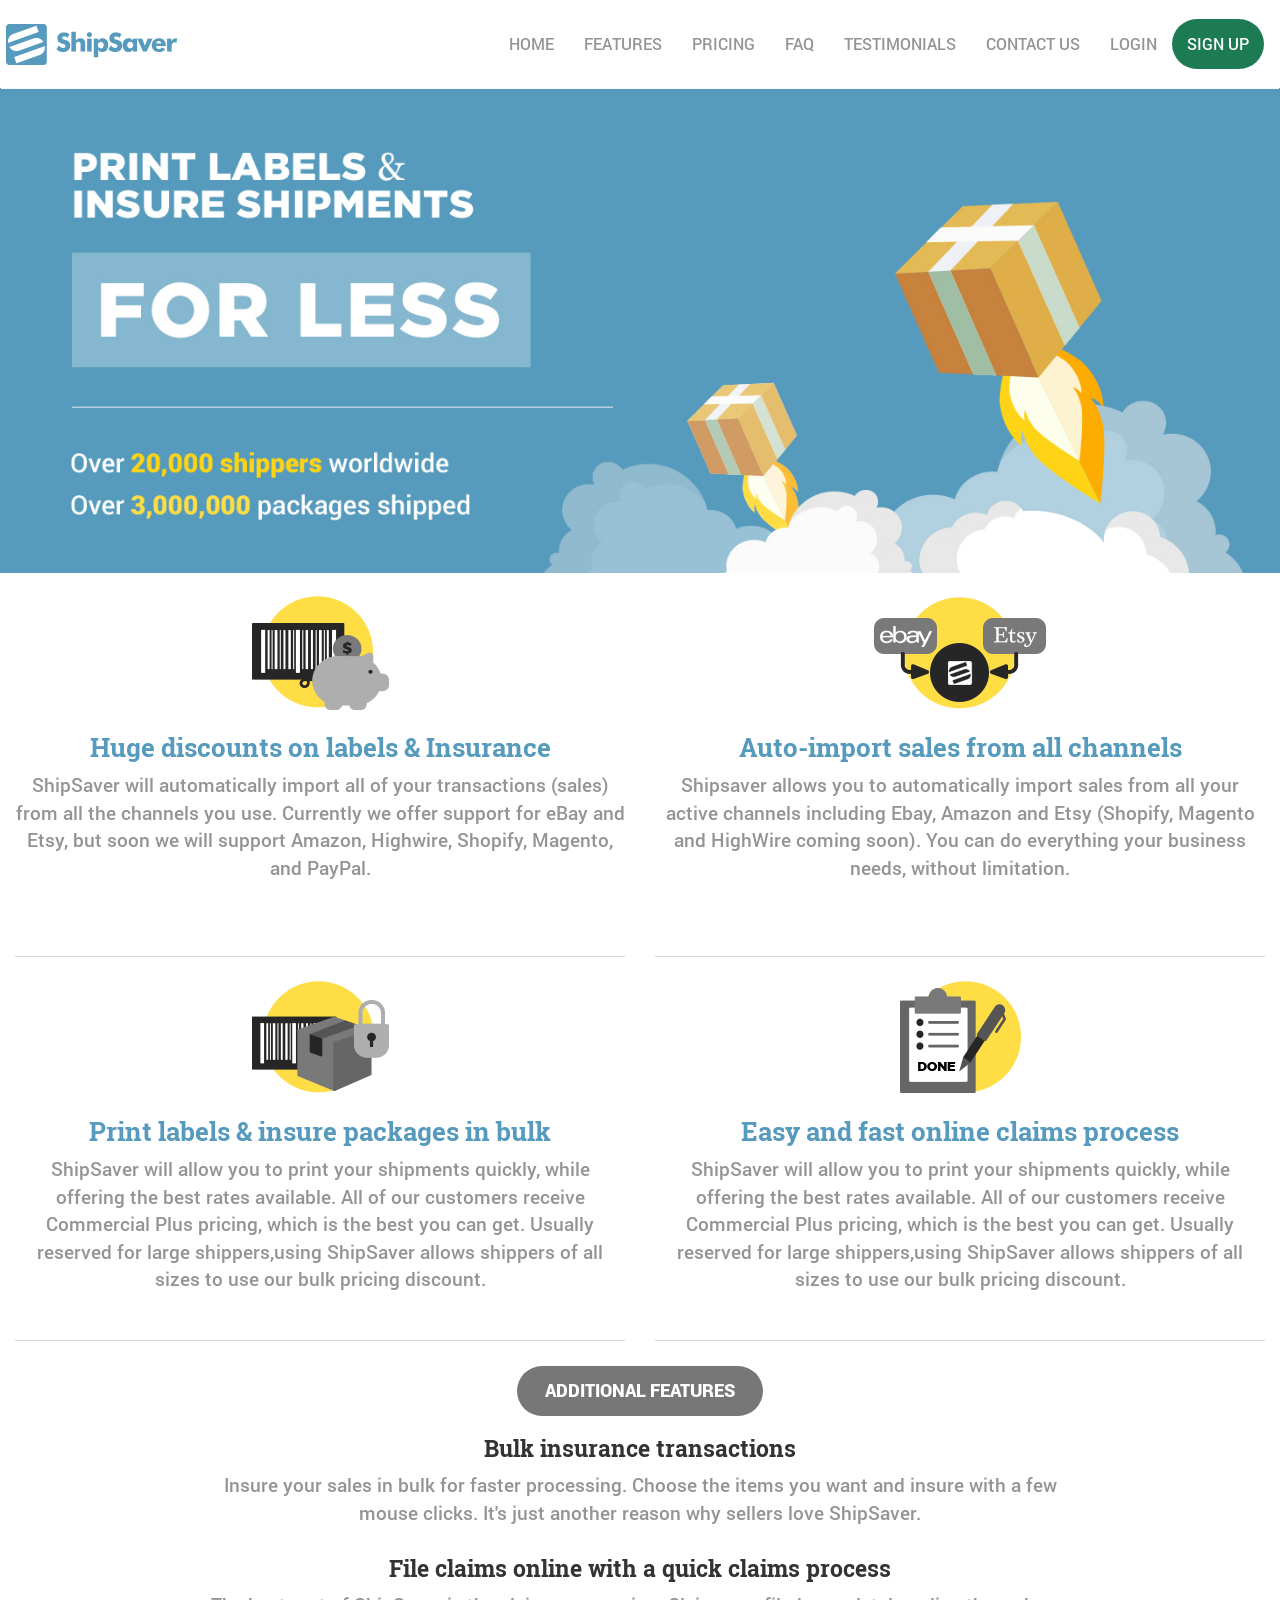
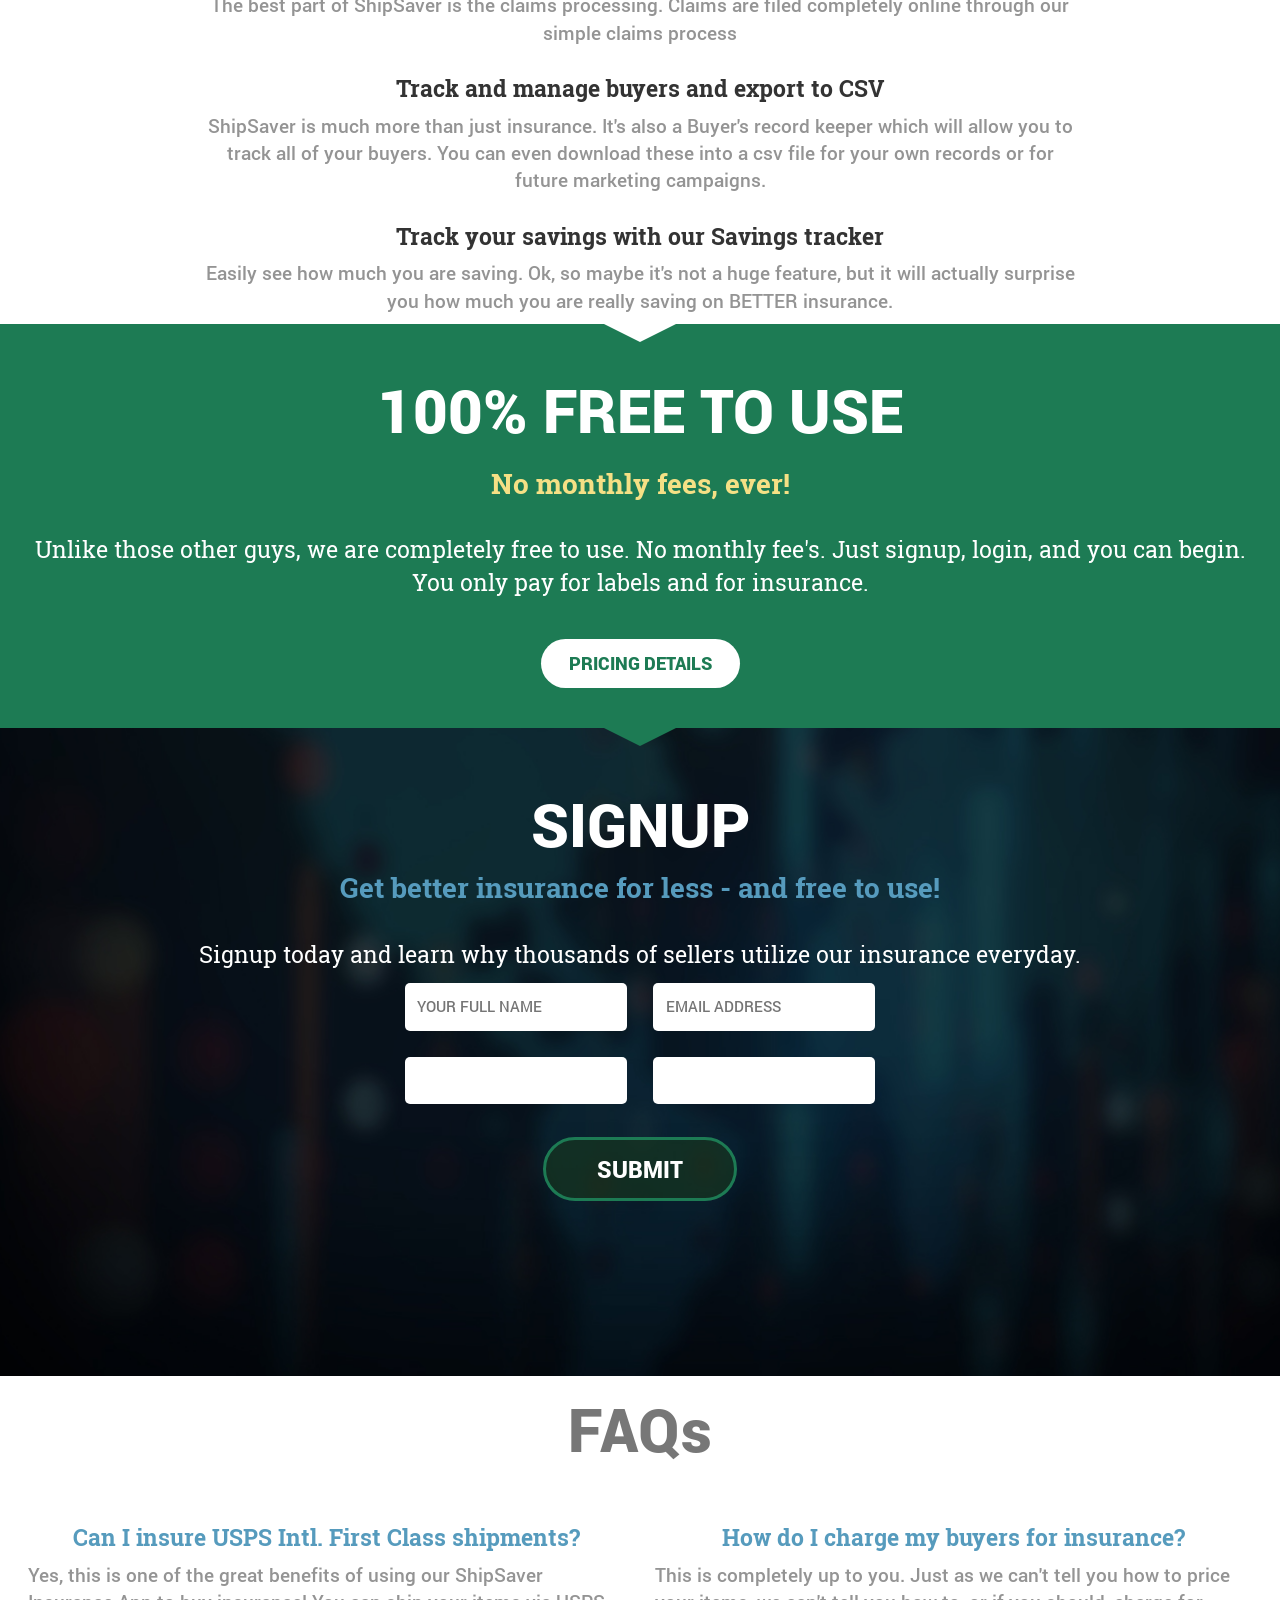
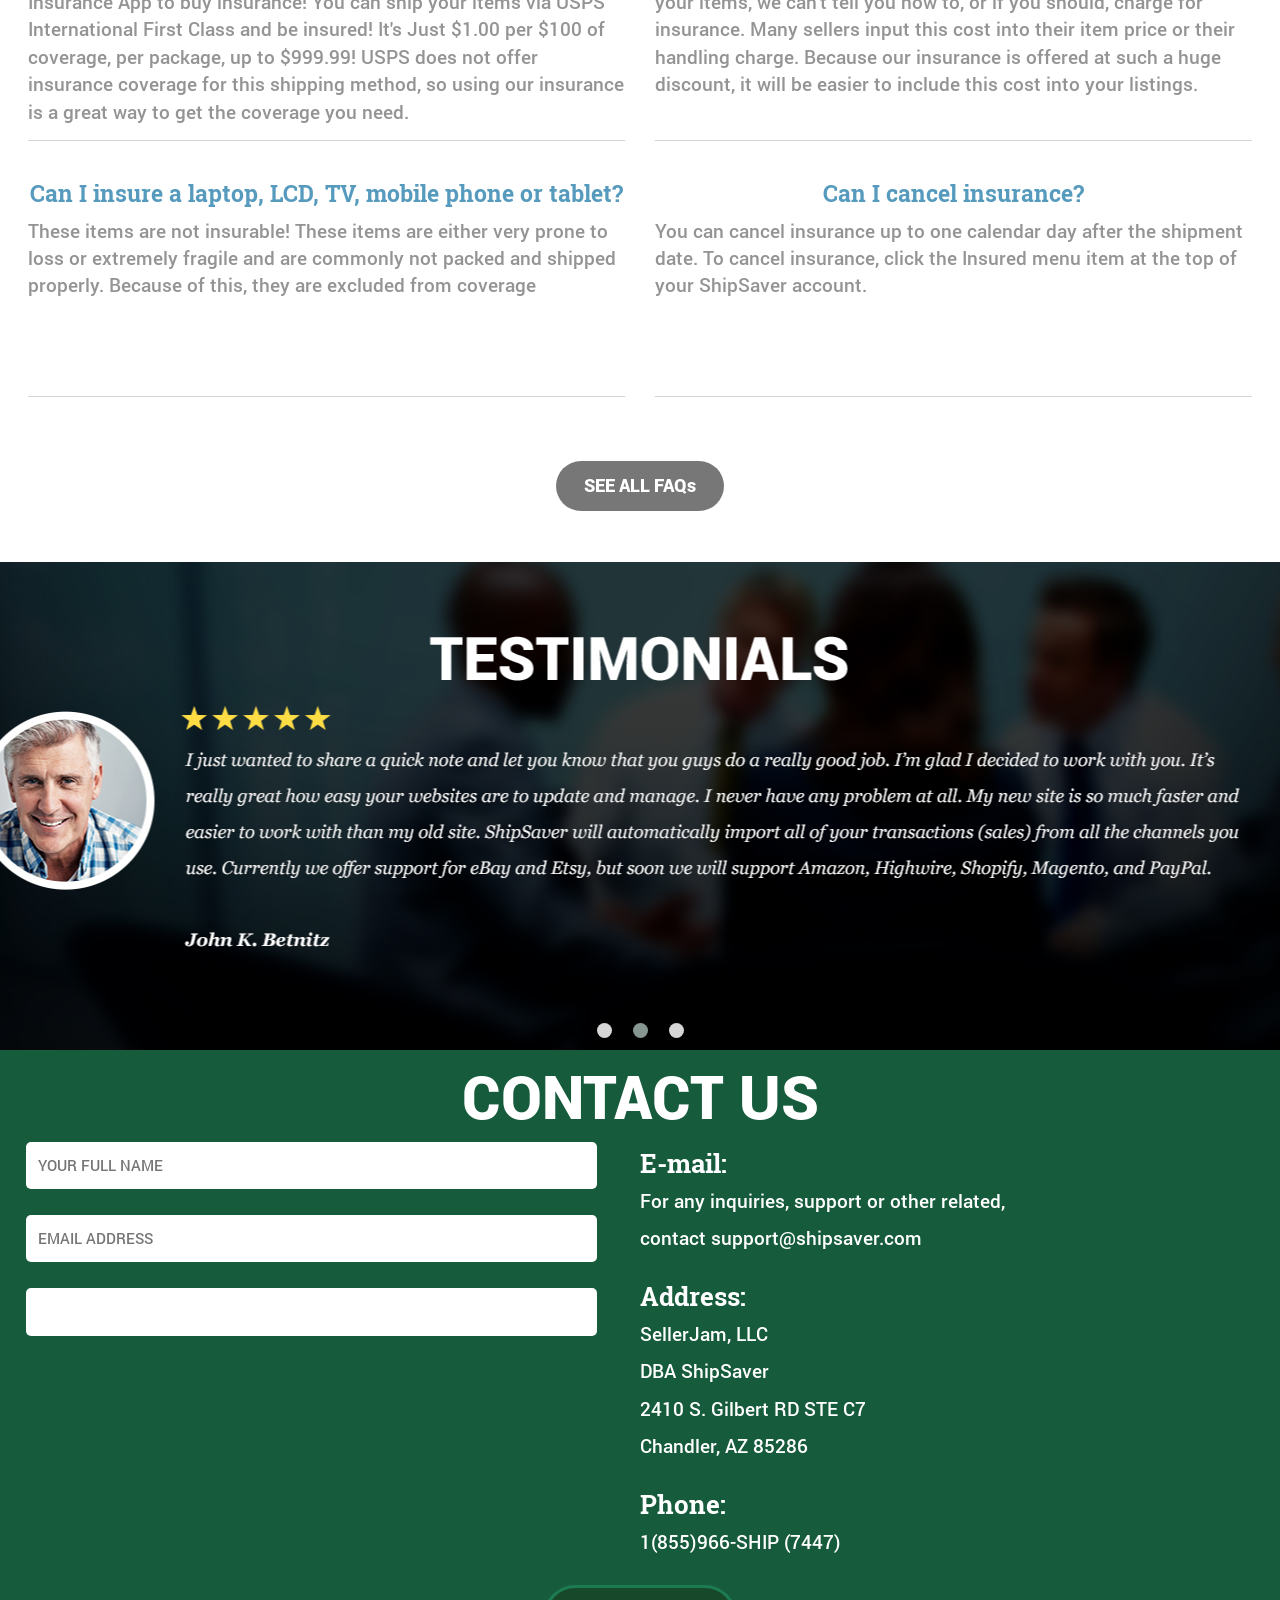
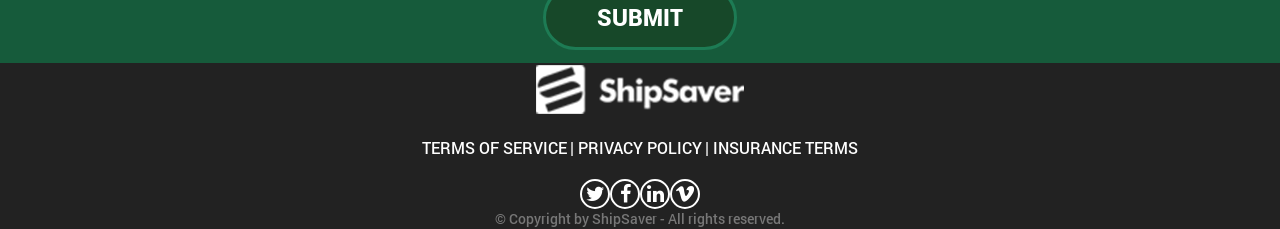
==== commit 7cd854d9: "footer1" ====
--- a/index.html
+++ b/index.html
@@ -13,7 +13,9 @@
 
     <link href="css/bootstrap.min.css" rel="stylesheet">
     <link href="css/owl.carousel.css" rel="stylesheet">
-    <link href="css/owl.theme.css" rel="stylesheet">
+    <link href="css/owl.theme.default.css" rel="stylesheet">
+    <link href="css/font-awesome.min.css" rel="stylesheet">
+
 
     <link rel="stylesheet" type="text/css" href="css/style.css">
     <script src="js/less.js" type="text/javascript"></script>
@@ -256,11 +258,11 @@
                         <div class="main__block4__logo main__block4__logo2"></div>
                         <div class="main__block4__table">
                             <ul class="nav nav-tabs main__block4__nav">
-                                <li class="main__block4__nav__item active"><a class="" data-toggle="tab" href="#panel1">DOMESTIC</a></li>
-                                <li class="main__block4__nav__item"><a class="" data-toggle="tab" href="#panel2">INTERNATIONAL</a></li>
+                                <li class="main__block4__nav__item active"><a class="" data-toggle="tab" href="#panel3">DOMESTIC</a></li>
+                                <li class="main__block4__nav__item"><a class="" data-toggle="tab" href="#panel4">INTERNATIONAL</a></li>
                             </ul>
                             <div class="tab-content">
-                                <div id="panel1" class="tab-pane fade in active">
+                                <div id="panel3" class="tab-pane fade in active">
                                     <div class="main__block4__table__container">
                                         <div class="main__block4__tab-title__wrap">
                                             <div class="tab-col1 main__block4__tab-title main__block4__txt2 main__block4__tab-title1 ">Coverage amount</div>
@@ -328,7 +330,7 @@
                                         </div>
                                     </div>
                                 </div>
-                                <div id="panel2" class="tab-pane fade">
+                                <div id="panel4" class="tab-pane fade">
                                     <div class="main__block4__table__container">
                                         <div class="main__block4__tab-title__wrap">
                                             <div class="tab-col1 main__block4__tab-title main__block4__txt2 main__block4__tab-title1 ">Coverage amount</div>
@@ -401,11 +403,11 @@
                         <div class="main__block4__logo main__block4__logo3"></div>
                         <div class="main__block4__table">
                             <ul class="nav nav-tabs main__block4__nav">
-                                <li class="main__block4__nav__item active"><a class="" data-toggle="tab" href="#panel1">DOMESTIC</a></li>
-                                <li class="main__block4__nav__item"><a class="" data-toggle="tab" href="#panel2">INTERNATIONAL</a></li>
+                                <li class="main__block4__nav__item active"><a class="" data-toggle="tab" href="#panel5">DOMESTIC</a></li>
+                                <li class="main__block4__nav__item"><a class="" data-toggle="tab" href="#panel6">INTERNATIONAL</a></li>
                             </ul>
                             <div class="tab-content">
-                                <div id="panel1" class="tab-pane fade in active">
+                                <div id="panel5" class="tab-pane fade in active">
                                     <div class="main__block4__table__container">
                                         <div class="main__block4__tab-title__wrap">
                                             <div class="tab-col1 main__block4__tab-title main__block4__txt2 main__block4__tab-title1 ">Coverage amount</div>
@@ -473,7 +475,7 @@
                                         </div>
                                     </div>
                                 </div>
-                                <div id="panel2" class="tab-pane fade">
+                                <div id="panel6" class="tab-pane fade">
                                     <div class="main__block4__table__container">
                                         <div class="main__block4__tab-title__wrap">
                                             <div class="tab-col1 main__block4__tab-title main__block4__txt2 main__block4__tab-title1 ">Coverage amount</div>
@@ -596,12 +598,77 @@
                         </div>
                     </div>
                     <div class="main__block__oval1 main__block6__oval">SEE ALL FAQs</div>
-
-                </div>
-            </div>
+                </div>
+            </div>
+            <div class="main__block7">
+                <div class="main__block7__container">
+                    <ul class="main__block7__carousel owl-carousel owl-theme">
+                        <li class="main-carousel__item">
+                            <div class="main__block7__img"></div>
+                        </li>
+                        <li class="main-carousel__item main-carousel__item-temp">
+                            <div class="main__block7__img"></div>
+                        </li>
+                        <li class="main-carousel__item main-carousel__item-temp">
+                            <div class="main__block7__img"></div>
+                        </li>
+                    </ul>
+
+                </div>
+            </div>
+            <div class="main__block8">
+                <div class="content__container main__block8__container">
+                    <h1 class="main__block__h1 main__block8__txt1">CONTACT US</h1>
+                    <div class="main__block8__form__wrap ">
+                        <form class="main__block8__form">
+                            <div class="main__block8__form__container row">
+                                <div class="main__block8__form__wrap1 col-sm-6 col-xs-12">
+                                    <input type="text" class="input-small main__block5__form__input main__block8__form__input1" placeholder="YOUR FULL NAME">
+                                    <input type="text" class="input-small main__block5__form__input main__block8__form__input2" placeholder="EMAIL ADDRESS">
+                                    <input type="text" class="input-small main__block5__form__input main__block8__form__input3" placeholder="">
+                                </div>
+                                <div class="main__block8__form__wrap1 col-sm-6 col-xs-12">
+                                    <h2 class="main__block2__h main__block8__h">E-mail:</h2>
+                                    <p class="main__block__txt main__block8__txt">For any inquiries, support or other related,</p>
+                                    <p class="main__block__txt main__block8__txt">contact support@shipsaver.com</p>
+
+                                    <h2 class="main__block2__h main__block8__h">Address:</h2>
+                                    <p class="main__block__txt main__block8__txt">SellerJam, LLC </p>
+                                    <p class="main__block__txt main__block8__txt">DBA ShipSaver </p>
+                                    <p class="main__block__txt main__block8__txt">2410 S. Gilbert RD STE C7</p>
+                                    <p class="main__block__txt main__block8__txt">Chandler, AZ 85286</p>
+
+                                    <h2 class="main__block2__h main__block8__h">Phone:</h2>
+                                    <p class="main__block__txt main__block8__txt">1(855)966-SHIP (7447)</p>
+                                </div>
+                            </div>
+                            <div class="main__block8__btn__wrap">
+                                <button type="submit" class="btn btn-success btn-submit">SUBMIT</button>
+                            </div>
+                        </form>
+                    </div>
+                </div>
+            </div>
+
         </div>
         <footer>
-
+            <div class="content__container footer__container">
+                <div class="footer__logo"></div>
+                <div class="footer__links">
+                    <a class="footer__link" href="#">Terms of Service</a>
+                    <span class="footer__links__span"> | </span>
+                    <a class="footer__link" href="#">Privacy Policy</a>
+                    <span class="footer__links__span"> | </span>
+                    <a class="footer__link" href="#">Insurance Terms</a>
+                </div>
+                <div class="footer__socoals">
+                    <a class="footer__soc fa fa-twitter"></a>
+                    <a class="footer__soc fa fa-facebook"></a>
+                    <a class="footer__soc fa fa-linkedin"></a>
+                    <a class="footer__soc fa fa-vimeo"></a>
+                </div>
+                <div class="footer__copyright">© Copyright by ShipSaver  -  All rights reserved.</div>
+            </div>
         </footer>
     </div>
 </body>
--- a/css/style.css
+++ b/css/style.css
@@ -6,6 +6,15 @@
 * {
   margin: 0;
   padding: 0; }
+
+li {
+  list-style: none; }
+
+a {
+  text-decoration: none; }
+
+a:hover {
+  text-decoration: none; }
 
 @font-face {
   font-family: Roboto-Black;
@@ -539,7 +548,8 @@
 
 .main__block6__oval {
   background-color: #777777;
-  color: #ffffff; }
+  color: #ffffff;
+  margin: 40px 0; }
 
 .main__block6__txt {
   text-align: left; }
@@ -547,6 +557,117 @@
 .main__block6__1 {
   margin: 0px 50px;
   height: 230px; }
+
+.main__block7__img {
+  background-repeat: no-repeat;
+  background-position: center;
+  background-image: url("../img/banner-carousel1.jpg");
+  width: 100%;
+  height: 488px; }
+
+.owl-theme .owl-nav.disabled + .owl-dots {
+  bottom: 0;
+  position: absolute;
+  /* margin: 0 auto; */
+  width: 100%; }
+
+.owl-theme .owl-dots .owl-dot {
+  zoom: 1.5; }
+
+.main__block8 {
+  background-color: #165b3b; }
+
+.main__block8__txt1 {
+  text-align: center;
+  color: #ffffff;
+  margin: 0; }
+
+.main__block8__form__wrap1 {
+  display: -webkit-box;
+  display: -ms-flexbox;
+  display: flex;
+  -webkit-box-orient: vertical;
+  -webkit-box-direction: normal;
+  -ms-flex-direction: column;
+  flex-direction: column; }
+
+.main__block7__carousel {
+  margin: 0; }
+
+.main__block8__h {
+  color: #ffffff; }
+
+.main__block8__txt {
+  color: #ffffff; }
+
+.main__block8__btn__wrap {
+  width: 100%;
+  text-align: center; }
+
+.main__block8__form__container {
+  width: 100%; }
+
+footer {
+  background-color: #222222; }
+
+.footer__container {
+  display: -webkit-box;
+  display: -ms-flexbox;
+  display: flex;
+  -webkit-box-orient: vertical;
+  -webkit-box-direction: normal;
+  -ms-flex-direction: column;
+  flex-direction: column;
+  -webkit-box-align: center;
+  -ms-flex-align: center;
+  align-items: center; }
+
+.footer__logo {
+  width: 220px;
+  height: 54px;
+  background-position: center;
+  background-repeat: no-repeat;
+  background-image: url(../img/logo-white.png); }
+
+.footer__links {
+  padding: 20px 0; }
+
+.footer__link, .footer__links__span {
+  font-family: "Roboto-Medium";
+  font-size: 16px;
+  color: #ffffff;
+  text-transform: uppercase; }
+
+.footer__copyright {
+  font-family: "Roboto-Medium";
+  font-size: 14px;
+  color: #777777; }
+
+.footer__socoals {
+  display: -webkit-box;
+  display: -ms-flexbox;
+  display: flex;
+  -webkit-box-orient: horizontal;
+  -webkit-box-direction: normal;
+  -ms-flex-direction: row;
+  flex-direction: row; }
+
+.footer__soc {
+  color: #ffffff;
+  font-size: 20px;
+  width: 30px;
+  height: 30px;
+  border: 2px solid #ffffff;
+  border-radius: 15px;
+  display: -webkit-box;
+  display: -ms-flexbox;
+  display: flex;
+  -webkit-box-pack: center;
+  -ms-flex-pack: center;
+  justify-content: center;
+  -webkit-box-align: center;
+  -ms-flex-align: center;
+  align-items: center; }
 
 @media screen and (max-width: 1460px) {
   .main__block1__img {
@@ -592,7 +713,7 @@
   .main__block5__form__input {
     margin: 1vw;
     padding: 1vw;
-    width: 40vw;
+    width: auto;
     font-size: 1.2vw; }
   .btn-submit {
     font-size: 1.8vw;
@@ -600,7 +721,11 @@
   .main__block6__1 {
     height: 20vw; }
   .main__block6__wrap1 {
-    margin: 1vw; } }
+    margin: 1vw; }
+  .main__block6__oval {
+    margin: 4vw 0; }
+  .main__block8__container {
+    padding: 1vw; } }
 
 @media screen and (max-width: 1060px) {
   .header-nav__item {
@@ -729,6 +854,6 @@
   .main__block6__1 {
     height: auto; } }
 
-/*# sourceMappingURL=[data-uri] */
+/*# sourceMappingURL=[data-uri] */
 
 /*# sourceMappingURL=style.css.map */
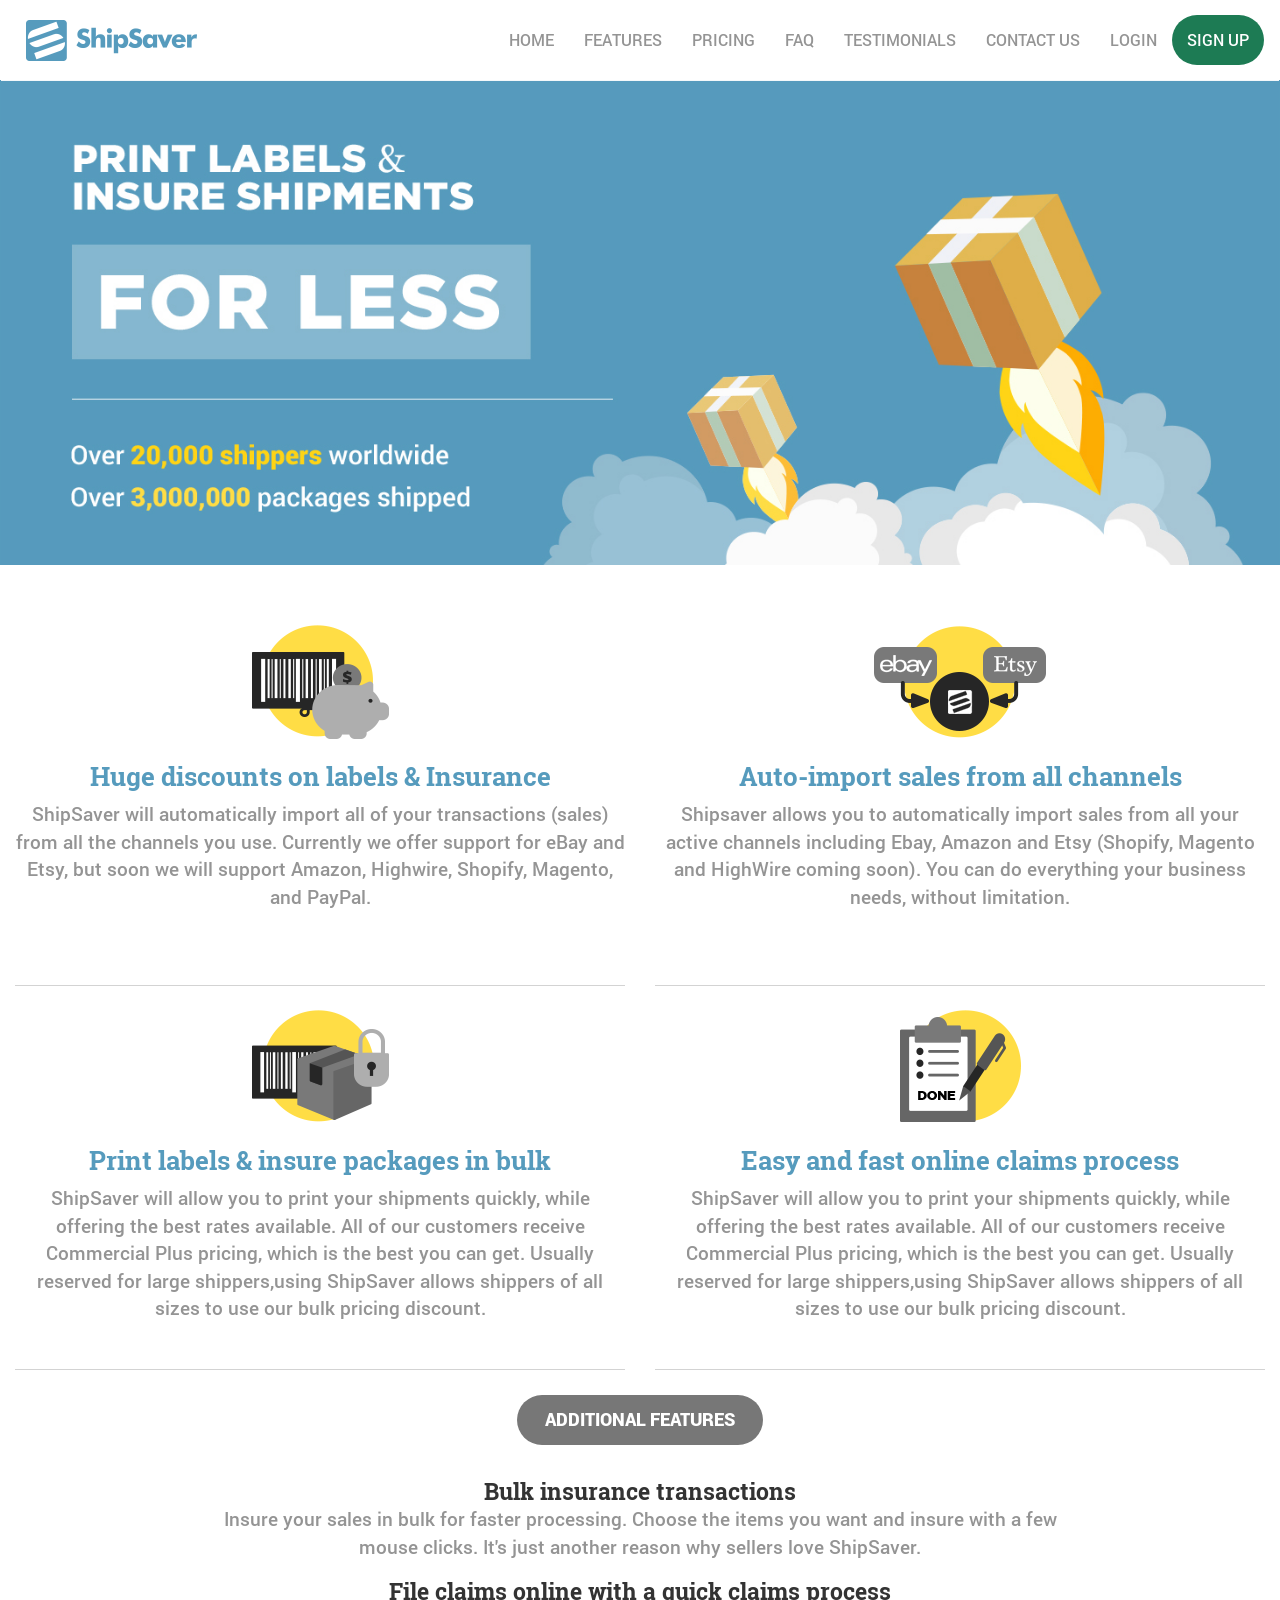
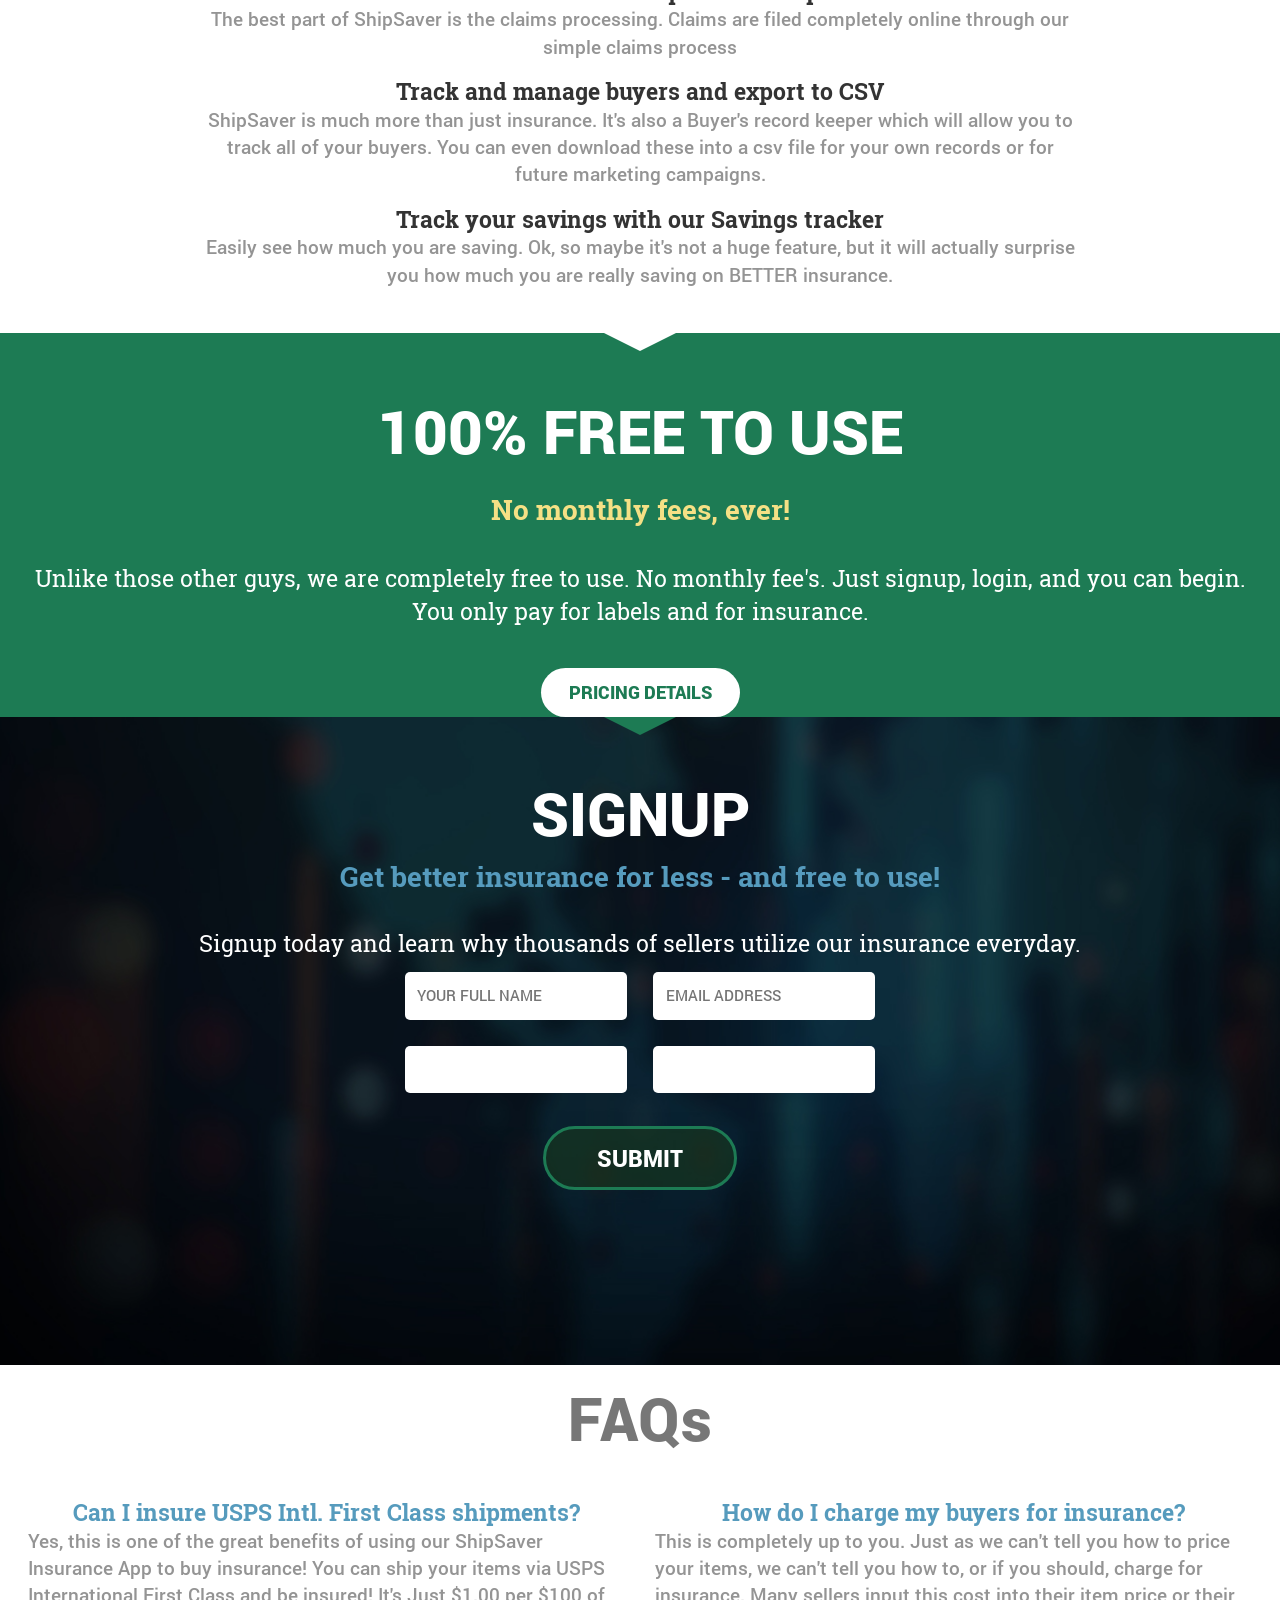
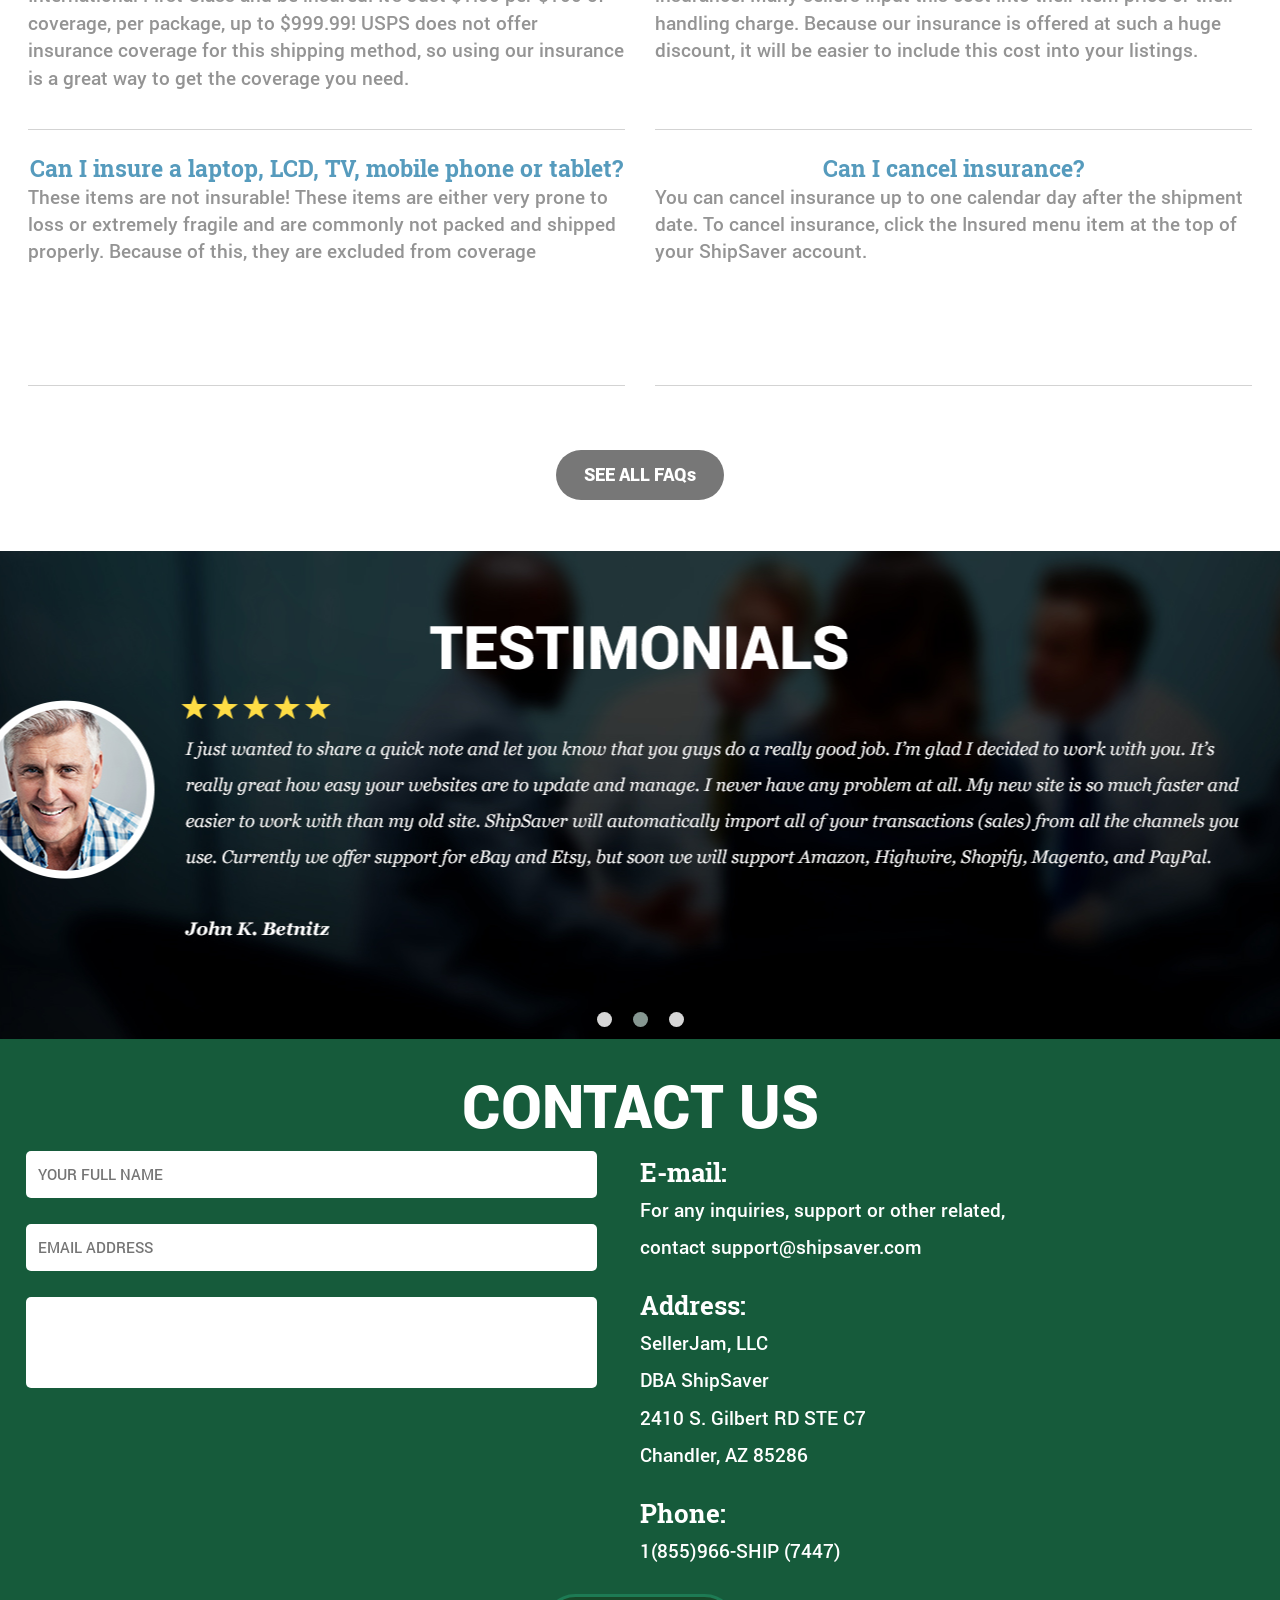
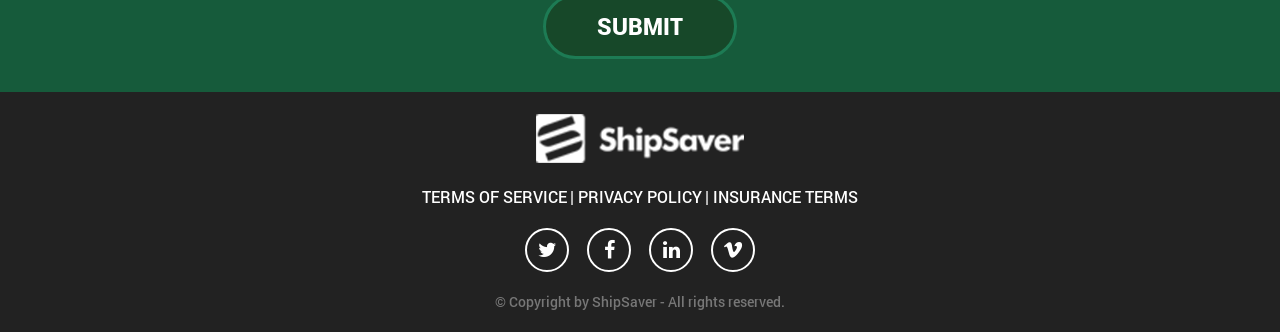
==== commit a39c781e: "footer2" ====
--- a/index.html
+++ b/index.html
@@ -107,8 +107,10 @@
                     <a class="main__block__oval1 main__block4__button" href="#">PRICING DETAILS</a>
                     <div class="main__block4__hide">
                         <p class="main__block4__txt2">Label Prices</p>
-                        <p class="main__block4__txt3"><span class="main__block4__txt3__span">USPS: </span>Discounted - Commercial Plus Pricing</p>
-                        <p class="main__block4__txt3"><span class="main__block4__txt3__span">USP/FedEx: </span>Standard Pricing (Negotiated Rates Coming Soon)</p>
+                        <div class="main__block4__txt__wrap2">
+                            <p class="main__block4__txt3"><span class="main__block4__txt3__span">USPS: </span>Discounted - Commercial Plus Pricing</p>
+                            <p class="main__block4__txt3"><span class="main__block4__txt3__span">USP/FedEx: </span>Standard Pricing (Negotiated Rates Coming Soon)</p>
+                        </div>
                         <p class="main__block4__txt2">Insurance Prices</p>
                         <div class="main__block4__logo main__block4__logo1"></div>
                         <div class="main__block4__table">
@@ -625,7 +627,7 @@
                                 <div class="main__block8__form__wrap1 col-sm-6 col-xs-12">
                                     <input type="text" class="input-small main__block5__form__input main__block8__form__input1" placeholder="YOUR FULL NAME">
                                     <input type="text" class="input-small main__block5__form__input main__block8__form__input2" placeholder="EMAIL ADDRESS">
-                                    <input type="text" class="input-small main__block5__form__input main__block8__form__input3" placeholder="">
+                                    <textarea name="text" rows="3" class="input-small main__block5__form__input main__block8__form__input3" placeholder=""></textarea>
                                 </div>
                                 <div class="main__block8__form__wrap1 col-sm-6 col-xs-12">
                                     <h2 class="main__block2__h main__block8__h">E-mail:</h2>
--- a/css/style.css
+++ b/css/style.css
@@ -119,13 +119,14 @@
   width: 180px;
   background-image: url("../img/logo.png");
   background-position: center;
-  background-repeat: no-repeat; }
+  background-repeat: no-repeat;
+  margin-left: 20px; }
 
 .navbar-nav {
   float: right; }
 
 header {
-  padding: 18px 0; }
+  padding: 14px 0; }
 
 .header-nav {
   margin: 0; }
@@ -158,9 +159,10 @@
 
 .main__block2__1 {
   border-bottom: 1px solid lightgray;
-  margin: 0px 60px;
-  padding: 20px 0;
-  height: 325px; }
+  margin: 0px 44px;
+  padding: 20px 18px;
+  height: 356px;
+  margin-bottom: 20px; }
 
 .main__block2__h {
   font-size: 30px;
@@ -170,7 +172,11 @@
 .main__block__txt {
   font-size: 18px;
   font-family: "Roboto-Medium";
-  color: #949494; }
+  color: #949494;
+  padding-top: 18px; }
+
+.main__block2__contain {
+  padding-top: 37px; }
 
 .main__block2__ico {
   width: 176px;
@@ -203,11 +209,14 @@
 
 .main__block3__title {
   background-color: #777777;
-  color: #ffffff; }
+  color: #ffffff;
+  margin-bottom: 28px; }
 
 .main__block3__h3 {
   font-size: 24px;
-  font-family: "RobotoSlab-Bold"; }
+  font-family: "RobotoSlab-Bold";
+  margin-top: 6px;
+  margin-bottom: 1px; }
 
 .main__block3__container {
   display: -webkit-box;
@@ -220,11 +229,13 @@
   -webkit-box-align: center;
   -ms-flex-align: center;
   align-items: center;
-  padding-top: 25px; }
+  padding-top: 25px;
+  padding-bottom: 32px; }
 
 .main__block3__txt {
   text-align: center;
-  padding: 0 385px; }
+  padding: 0 385px;
+  margin-bottom: 13px; }
 
 .main__block4 {
   background-color: #1d7b54; }
@@ -243,7 +254,8 @@
 
 .main__block4__txt1 {
   color: #ffffff;
-  padding-top: 25px; }
+  padding-top: 37px;
+  margin-bottom: 15px; }
 
 .main__block__h1 {
   font-size: 60px;
@@ -257,7 +269,7 @@
   font-size: 36px;
   font-family: "RobotoSlab-Bold";
   color: #f5e085;
-  padding-bottom: 20px; }
+  padding-bottom: 23px; }
 
 .main__block5__txt2 {
   font-size: 30px;
@@ -289,13 +301,16 @@
 .triangle2 {
   border-top: 18px solid #1d7b54; }
 
+.main__block4__txt__wrap2 {
+  padding-bottom: 24px; }
+
 .main__block4__button {
   background-color: #ffffff;
   font-family: "Roboto-Black";
   padding: 12px 28px;
   border-radius: 25px;
   color: #1d7b54;
-  margin: 40px 0; }
+  margin-top: 40px; }
 
 .main__block4__button:hover {
   text-decoration: none;
@@ -313,7 +328,8 @@
   -ms-flex-align: center;
   align-items: center;
   width: 100%;
-  padding: 0 65px; }
+  padding: 0 65px;
+  padding-top: 7px; }
 
 .main__block4__txt3__span {
   font-weight: bold; }
@@ -322,7 +338,10 @@
   color: #ffffff;
   width: 100%;
   text-align: center;
-  border-bottom: 1px solid #6fb598; }
+  border-bottom: 1px solid #6fb598;
+  padding-bottom: 16px;
+  padding-top: 40px;
+  margin-bottom: 16px; }
 
 .main__block4__table {
   width: 100%; }
@@ -580,7 +599,8 @@
 .main__block8__txt1 {
   text-align: center;
   color: #ffffff;
-  margin: 0; }
+  margin: 0;
+  padding-top: 20px; }
 
 .main__block8__form__wrap1 {
   display: -webkit-box;
@@ -590,6 +610,9 @@
   -webkit-box-direction: normal;
   -ms-flex-direction: column;
   flex-direction: column; }
+
+.main__block8__form {
+  padding-bottom: 20px; }
 
 .main__block7__carousel {
   margin: 0; }
@@ -627,7 +650,8 @@
   height: 54px;
   background-position: center;
   background-repeat: no-repeat;
-  background-image: url(../img/logo-white.png); }
+  background-image: url(../img/logo-white.png);
+  margin-top: 20px; }
 
 .footer__links {
   padding: 20px 0; }
@@ -641,7 +665,8 @@
 .footer__copyright {
   font-family: "Roboto-Medium";
   font-size: 14px;
-  color: #777777; }
+  color: #777777;
+  padding: 20px 0; }
 
 .footer__socoals {
   display: -webkit-box;
@@ -655,10 +680,10 @@
 .footer__soc {
   color: #ffffff;
   font-size: 20px;
-  width: 30px;
-  height: 30px;
+  width: 44px;
+  height: 44px;
   border: 2px solid #ffffff;
-  border-radius: 15px;
+  border-radius: 22px;
   display: -webkit-box;
   display: -ms-flexbox;
   display: flex;
@@ -667,7 +692,11 @@
   justify-content: center;
   -webkit-box-align: center;
   -ms-flex-align: center;
-  align-items: center; }
+  align-items: center;
+  margin: 0 9px; }
+
+textarea {
+  resize: none; }
 
 @media screen and (max-width: 1460px) {
   .main__block1__img {
@@ -773,7 +802,16 @@
   .main__block2__1 {
     height: 43vw; }
   .main__block6__1 {
-    height: 35vw; } }
+    height: 35vw; }
+  .footer__link, .footer__links__span {
+    font-size: 2vw; }
+  .footer__soc {
+    font-size: 3vw;
+    width: 4.5vw;
+    height: 4.5vw;
+    border-radius: 2.5vw; }
+  .footer__copyright {
+    font-size: 1.8vw; } }
 
 @media (min-width: 768px) and (max-width: 1060px) {
   .navbar-nav {
@@ -852,8 +890,12 @@
   .main__block2__1 {
     height: auto; }
   .main__block6__1 {
-    height: auto; } }
-
-/*# sourceMappingURL=[data-uri] */
+    height: auto; }
+  .footer__link, .footer__links__span {
+    font-size: 3vw; }
+  .footer__copyright {
+    font-size: 2.2vw; } }
+
+/*# sourceMappingURL=[data-uri] */
 
 /*# sourceMappingURL=style.css.map */
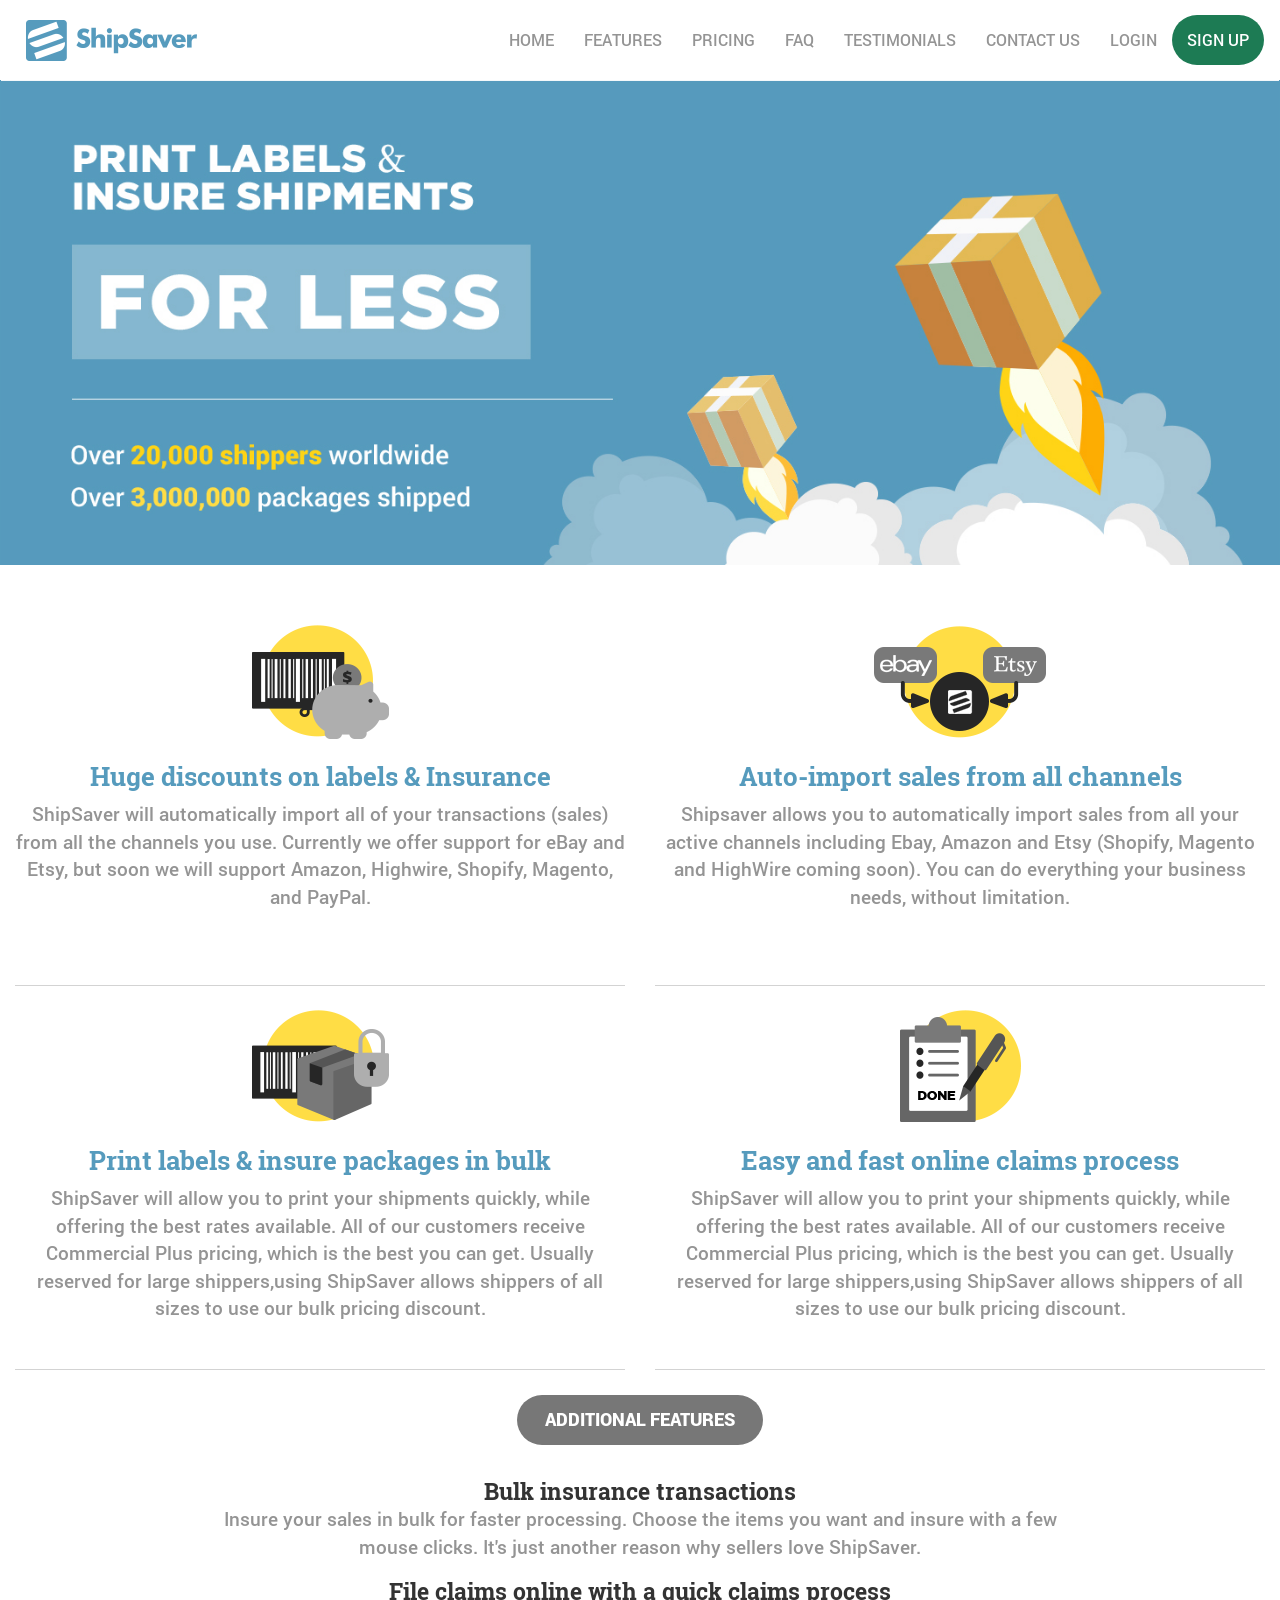
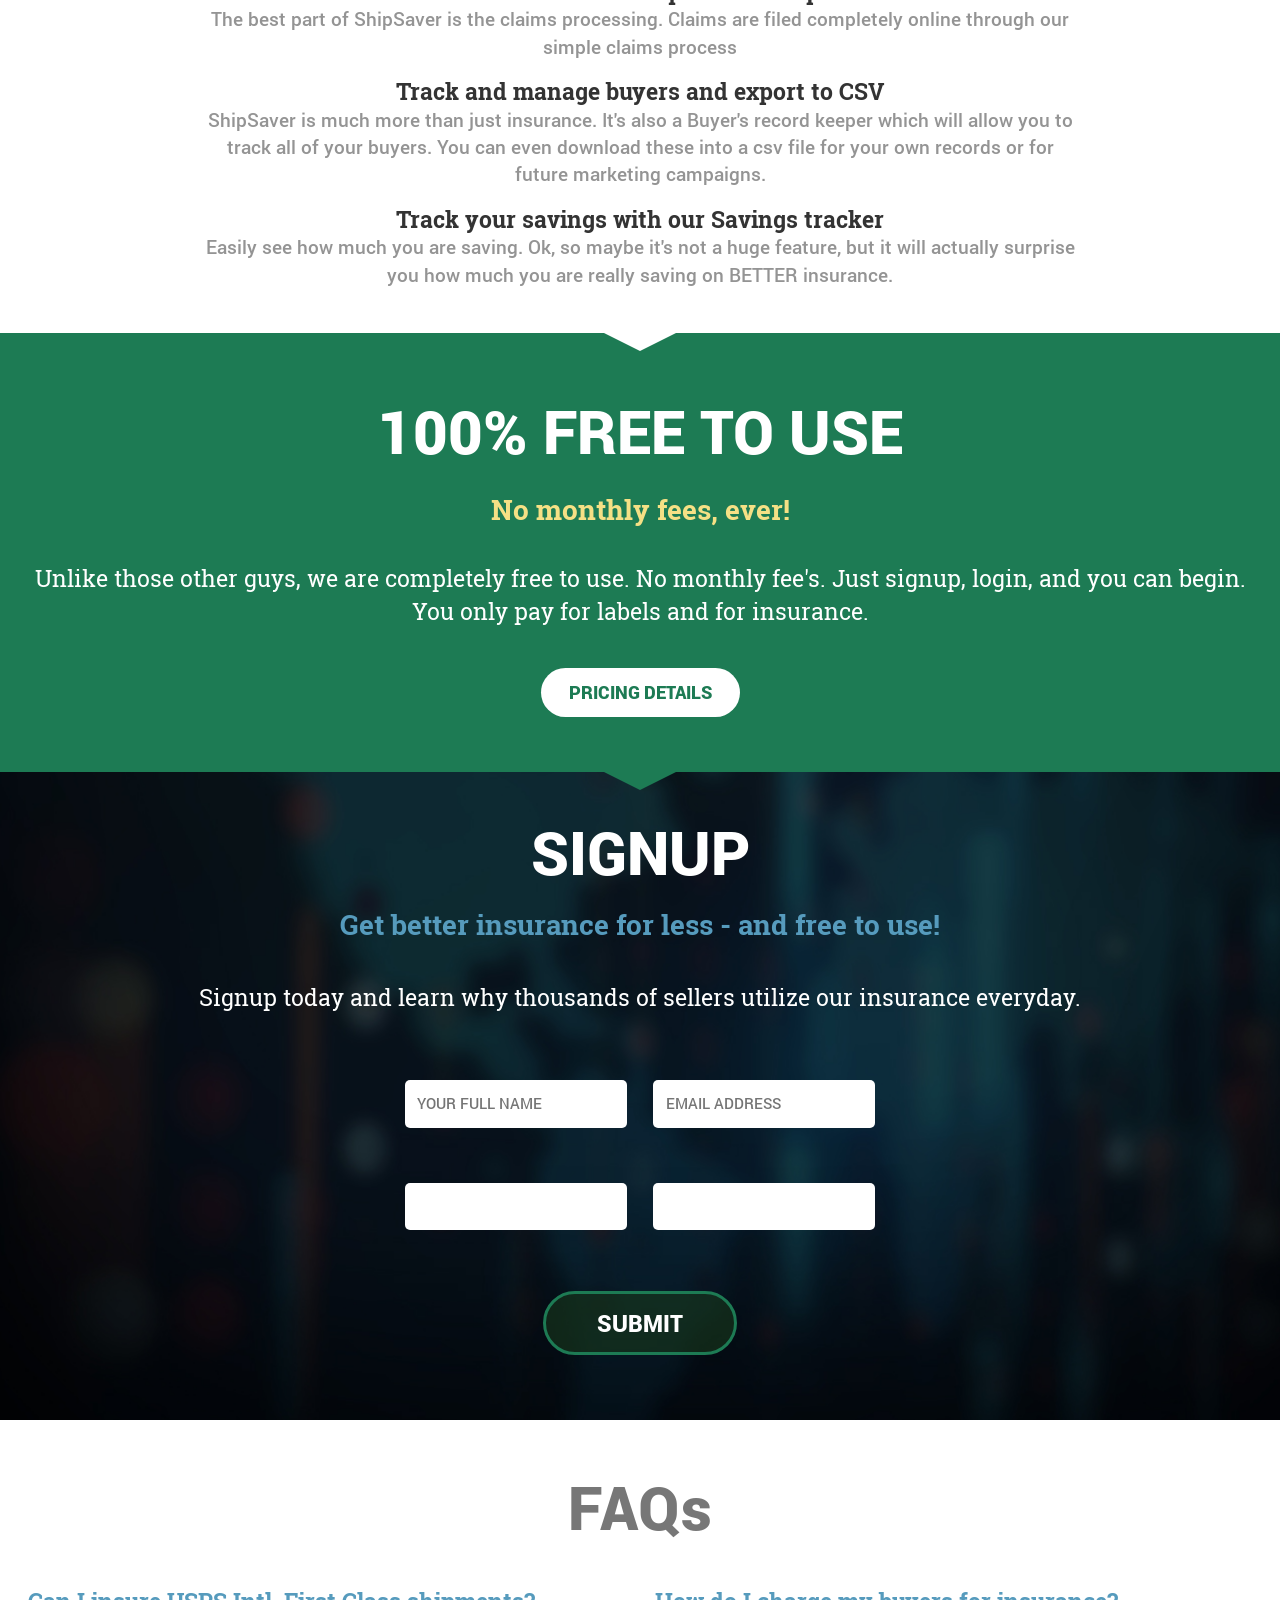
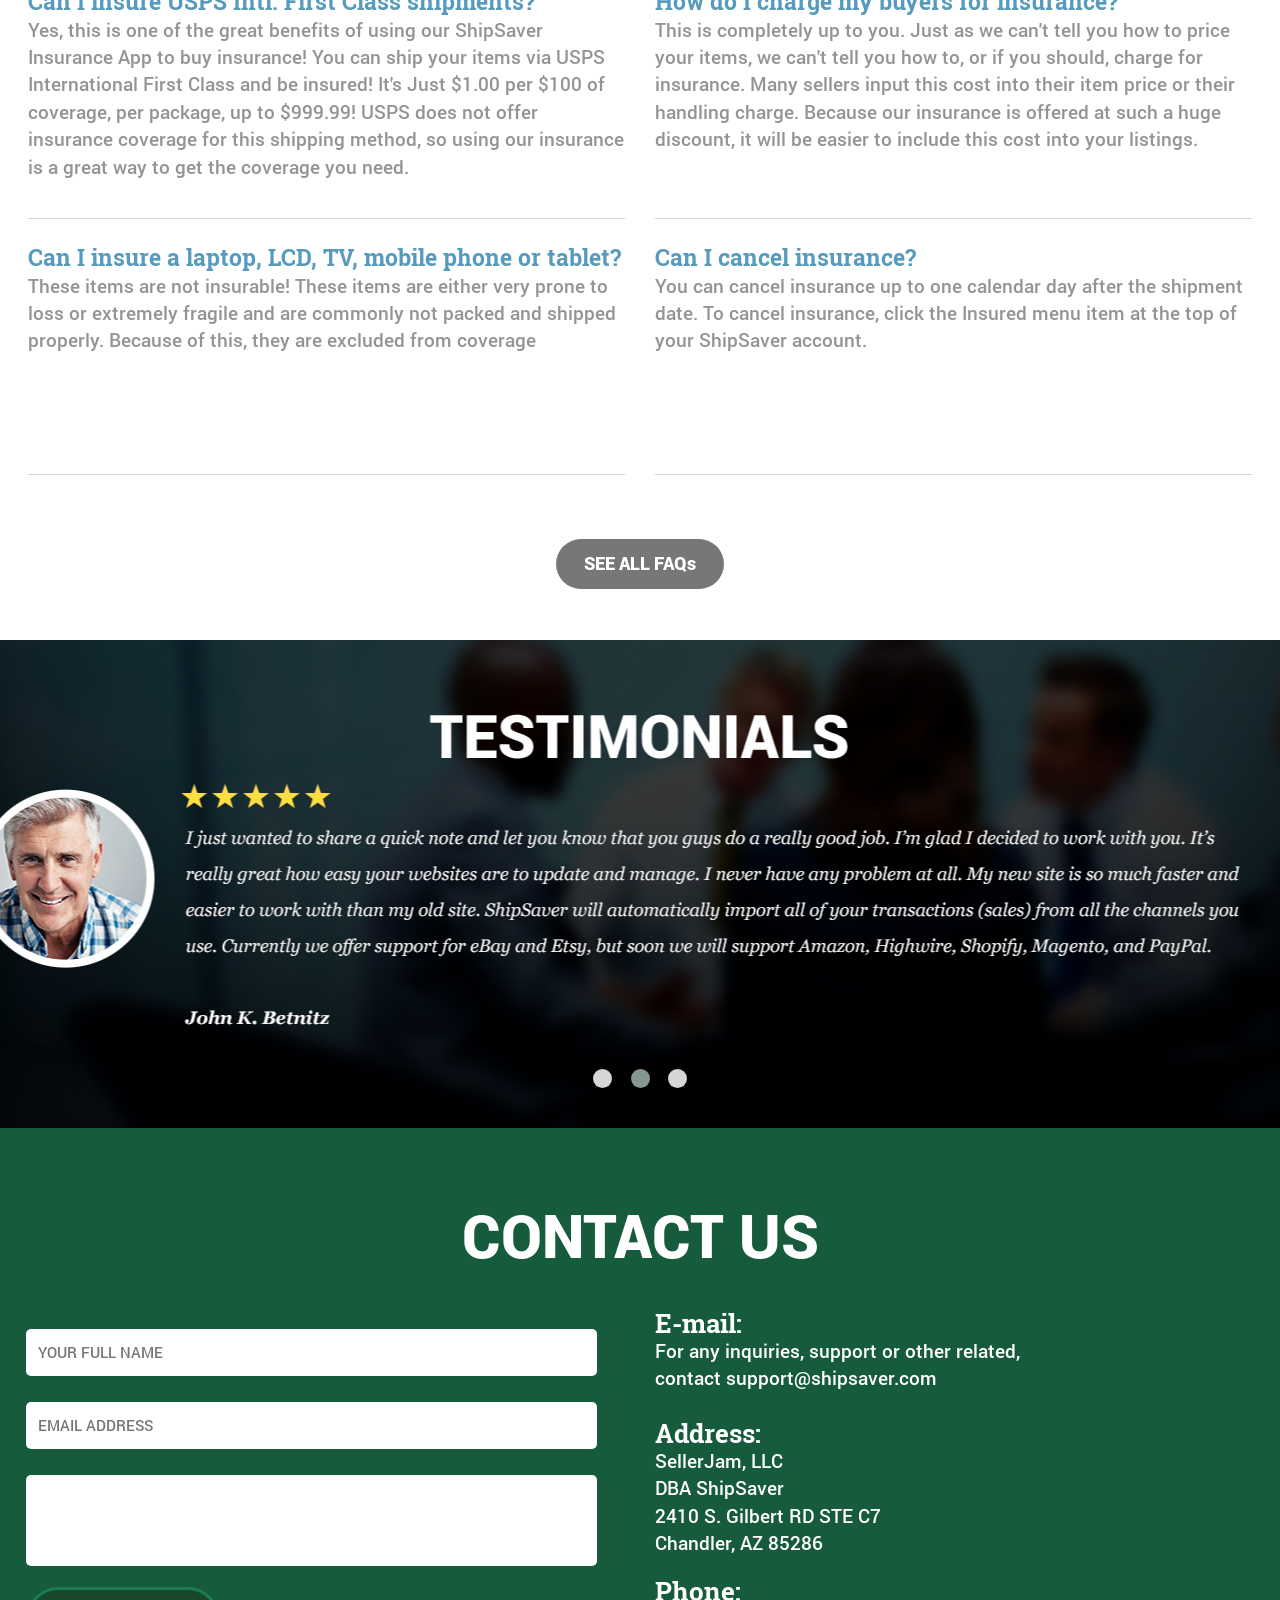
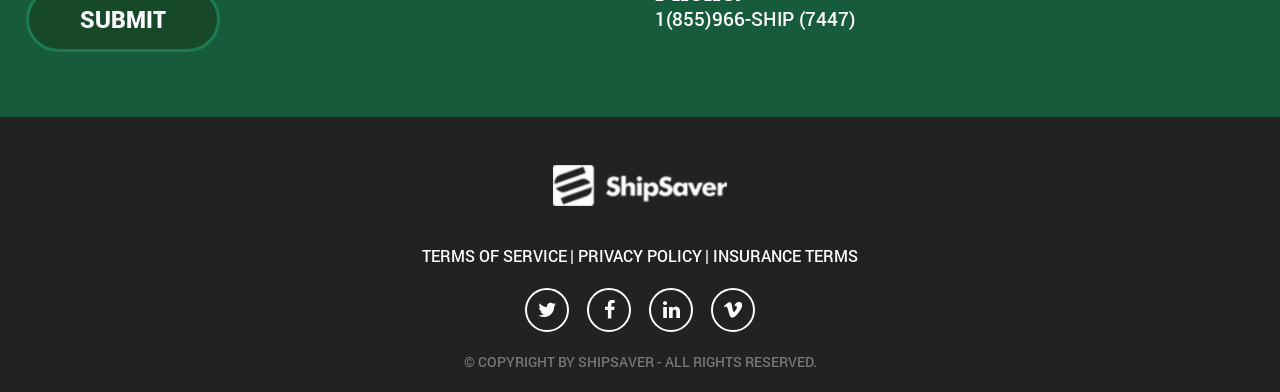
==== commit 656267a9: "pix1" ====
--- a/index.html
+++ b/index.html
@@ -578,21 +578,21 @@
                     <h1 class="main__block__h1 main__block6__txt1">FAQs</h1>
                     <div class="row main__block6__wrap1">
                         <div class="wrap1 col-sm-6 col-xs-12">
-                            <div class="main__block2__1 main__block6__1 text-center">
+                            <div class="main__block2__1 main__block6__1">
                                 <h3 class="main__block3__h3 main__block6__h3 ">Can I insure USPS Intl. First Class shipments?</h3>
                                 <p class="main__block__txt main__block6__txt">Yes, this is one of the great benefits of using our ShipSaver Insurance App to buy insurance! You can ship your items via USPS International First Class and be insured! It's Just $1.00 per $100 of coverage, per package, up to $999.99! USPS does not offer insurance coverage for this shipping method, so using our insurance is a great way to get the coverage you need.</p>
                             </div>
-                            <div class="main__block2__1 main__block6__1 text-center">
+                            <div class="main__block2__1 main__block6__1">
                                 <h3 class="main__block3__h3 main__block6__h3 ">Can I insure a laptop, LCD, TV, mobile phone or tablet?</h3>
                                 <p class="main__block__txt main__block6__txt">These items are not insurable! These items are either very prone to loss or extremely fragile and are commonly not packed and shipped properly. Because of this, they are excluded from coverage</p>
                             </div>
                         </div>
                         <div class="wrap1 col-sm-6 col-xs-12">
-                            <div class="main__block2__1 main__block6__1 text-center">
+                            <div class="main__block2__1 main__block6__1">
                                 <h3 class="main__block3__h3 main__block6__h3 ">How do I charge my buyers for insurance?</h3>
                                 <p class="main__block__txt main__block6__txt">This is completely up to you. Just as we can't tell you how to price your items, we can't tell you how to, or if you should, charge for insurance. Many sellers input this cost into their item price or their handling charge. Because our insurance is offered at such a huge discount, it will be easier to include this cost into your listings.</p>
                             </div>
-                            <div class="main__block2__1 main__block6__1 text-center">
+                            <div class="main__block2__1 main__block6__1">
                                 <h3 class="main__block3__h3 main__block6__h3 ">Can I cancel insurance?</h3>
                                 <p class="main__block__txt main__block6__txt">You can cancel insurance up to one calendar day after the shipment date.
                                     To cancel insurance, click the Insured menu item at the top of your ShipSaver account. </p>
@@ -628,13 +628,16 @@
                                     <input type="text" class="input-small main__block5__form__input main__block8__form__input1" placeholder="YOUR FULL NAME">
                                     <input type="text" class="input-small main__block5__form__input main__block8__form__input2" placeholder="EMAIL ADDRESS">
                                     <textarea name="text" rows="3" class="input-small main__block5__form__input main__block8__form__input3" placeholder=""></textarea>
-                                </div>
-                                <div class="main__block8__form__wrap1 col-sm-6 col-xs-12">
+                                    <div class="main__block8__btn__wrap">
+                                        <button type="submit" class="btn btn-success btn-submit main__block8__btn">SUBMIT</button>
+                                    </div>
+                                </div>
+                                <div class="main__block8__form__wrap1 main__block8__form__wrap1-2 col-sm-6 col-xs-12">
                                     <h2 class="main__block2__h main__block8__h">E-mail:</h2>
                                     <p class="main__block__txt main__block8__txt">For any inquiries, support or other related,</p>
                                     <p class="main__block__txt main__block8__txt">contact support@shipsaver.com</p>
 
-                                    <h2 class="main__block2__h main__block8__h">Address:</h2>
+                                    <h2 class="main__block2__h main__block8__h main__block8__h-2">Address:</h2>
                                     <p class="main__block__txt main__block8__txt">SellerJam, LLC </p>
                                     <p class="main__block__txt main__block8__txt">DBA ShipSaver </p>
                                     <p class="main__block__txt main__block8__txt">2410 S. Gilbert RD STE C7</p>
@@ -644,9 +647,7 @@
                                     <p class="main__block__txt main__block8__txt">1(855)966-SHIP (7447)</p>
                                 </div>
                             </div>
-                            <div class="main__block8__btn__wrap">
-                                <button type="submit" class="btn btn-success btn-submit">SUBMIT</button>
-                            </div>
+
                         </form>
                     </div>
                 </div>
--- a/css/style.css
+++ b/css/style.css
@@ -238,7 +238,8 @@
   margin-bottom: 13px; }
 
 .main__block4 {
-  background-color: #1d7b54; }
+  background-color: #1d7b54;
+  padding-bottom: 55px; }
 
 .main__block4__container {
   display: -webkit-box;
@@ -263,7 +264,8 @@
 
 .main__block5__txt1 {
   color: #ffffff;
-  padding-top: 25px; }
+  padding-top: 9px;
+  margin-bottom: 19px; }
 
 .main__block4__txt2 {
   font-size: 36px;
@@ -275,7 +277,7 @@
   font-size: 30px;
   font-family: "RobotoSlab-Bold";
   color: #569bbd;
-  padding-bottom: 20px; }
+  padding-bottom: 26px; }
 
 .main__block4__txt3 {
   font-size: 24px;
@@ -355,15 +357,16 @@
 .main__block4__logo1 {
   width: 330px;
   height: 80px;
-  background-image: url(../img/logo_p1.png); }
+  background-image: url(../img/logo_p1.png);
+  margin-top: 25px; }
 
 .main__block4__logo2 {
-  width: 330px;
-  height: 80px;
+  width: 90px;
+  height: 100px;
   background-image: url(../img/logo_p2.png); }
 
 .main__block4__logo3 {
-  width: 330px;
+  width: 280px;
   height: 80px;
   background-image: url(../img/logo_p3.png); }
 
@@ -420,11 +423,12 @@
 
 .main__block4__tab-title3 {
   color: #000000;
-  padding: 10px 40px; }
+  padding: 0 52px; }
 
 .main__block4__tab-title4 {
   width: 22.5%;
-  color: #000000; }
+  color: #000000;
+  padding: 0 52px; }
 
 .main__block4__tab-title__logo {
   background-repeat: no-repeat;
@@ -457,7 +461,8 @@
   -webkit-box-orient: horizontal;
   -webkit-box-direction: normal;
   -ms-flex-direction: row;
-  flex-direction: row; }
+  flex-direction: row;
+  margin-top: -10px; }
 
 .main__block4__table__item {
   list-style: none;
@@ -483,11 +488,14 @@
 
 .main__block4__hide > .main__block4__txt2__tab-bot {
   text-align: left;
-  border: none; }
+  border: none;
+  margin-top: 61px;
+  padding: 0 16px; }
 
 .main__block4__txt3__tab-bot {
   text-align: left;
-  font-size: 18px; }
+  font-size: 18px;
+  padding: 0 15px; }
 
 .main__block5__container {
   display: -webkit-box;
@@ -522,33 +530,38 @@
   flex-direction: column;
   -webkit-box-align: center;
   -ms-flex-align: center;
-  align-items: center; }
+  align-items: center;
+  margin-top: 25px; }
 
 .main__block5__form__wrap1 {
   display: -webkit-box;
   display: -ms-flexbox;
-  display: flex; }
+  display: flex;
+  margin-top: 29px; }
 
 .main__block5__form__input {
-  margin: 20px;
-  padding: 20px;
+  padding: 18px;
+  margin-right: 15px;
+  margin-left: 63px;
   border-radius: 5px;
   border-width: 0px;
-  width: 646px;
+  width: 636px;
   font-family: "Roboto-Medium";
-  font-size: 18px; }
+  font-size: 18px;
+  margin-bottom: 38px; }
 
 .btn-submit {
-  margin-top: 20px;
+  margin-top: 48px;
   font-family: "Roboto-Black";
   font-size: 30px;
-  padding: 18px 80px;
+  padding: 16px 78px;
   border-radius: 40px;
   background-color: rgba(26, 58, 29, 0.57);
   border: 3px solid #1d7b54; }
 
 .main__block6__h3 {
-  color: #569bbd; }
+  color: #569bbd;
+  text-align: left; }
 
 .main__block6__container {
   display: -webkit-box;
@@ -560,7 +573,8 @@
   flex-direction: column;
   -webkit-box-align: center;
   -ms-flex-align: center;
-  align-items: center; }
+  align-items: center;
+  padding-top: 34px; }
 
 .main__block6__txt1 {
   color: #777777; }
@@ -568,14 +582,19 @@
 .main__block6__oval {
   background-color: #777777;
   color: #ffffff;
-  margin: 40px 0; }
+  margin: 40px 0;
+  margin-top: 5px;
+  margin-bottom: 51px; }
 
 .main__block6__txt {
   text-align: left; }
 
 .main__block6__1 {
-  margin: 0px 50px;
-  height: 230px; }
+  margin-left: 17px;
+  margin-right: 46px;
+  margin-bottom: 38px;
+  height: 165px;
+  border: none; }
 
 .main__block7__img {
   background-repeat: no-repeat;
@@ -585,22 +604,29 @@
   height: 488px; }
 
 .owl-theme .owl-nav.disabled + .owl-dots {
-  bottom: 0;
+  bottom: 26px;
   position: absolute;
   /* margin: 0 auto; */
   width: 100%; }
 
 .owl-theme .owl-dots .owl-dot {
-  zoom: 1.5; }
+  zoom: 1.9; }
+
+.owl-theme .owl-dots .owl-dot.active span, .owl-theme .owl-dots .owl-dot:hover span {
+  margin: 5px 3px; }
 
 .main__block8 {
-  background-color: #165b3b; }
+  background-color: #165b3b;
+  padding-bottom: 33px; }
+
+.main__block8__form__wrap {
+  margin-top: 21px; }
 
 .main__block8__txt1 {
   text-align: center;
   color: #ffffff;
   margin: 0;
-  padding-top: 20px; }
+  padding-top: 61px; }
 
 .main__block8__form__wrap1 {
   display: -webkit-box;
@@ -609,7 +635,12 @@
   -webkit-box-orient: vertical;
   -webkit-box-direction: normal;
   -ms-flex-direction: column;
-  flex-direction: column; }
+  flex-direction: column;
+  margin-top: 27px; }
+
+.main__block8__form__wrap1-2 {
+  margin-top: 0;
+  padding-left: 30px; }
 
 .main__block8__form {
   padding-bottom: 20px; }
@@ -618,14 +649,19 @@
   margin: 0; }
 
 .main__block8__h {
-  color: #ffffff; }
+  color: #ffffff;
+  margin-bottom: 0; }
+
+.main__block8__h-2 {
+  margin-top: 27px; }
 
 .main__block8__txt {
-  color: #ffffff; }
+  color: #ffffff;
+  padding-top: 0;
+  margin-bottom: 0; }
 
 .main__block8__btn__wrap {
-  width: 100%;
-  text-align: center; }
+  margin-left: 63px; }
 
 .main__block8__form__container {
   width: 100%; }
@@ -646,15 +682,17 @@
   align-items: center; }
 
 .footer__logo {
-  width: 220px;
-  height: 54px;
+  width: 174px;
+  height: 52px;
+  background-size: contain;
   background-position: center;
   background-repeat: no-repeat;
   background-image: url(../img/logo-white.png);
-  margin-top: 20px; }
+  margin-top: 42px; }
 
 .footer__links {
-  padding: 20px 0; }
+  padding: 20px 0;
+  margin-top: 14px; }
 
 .footer__link, .footer__links__span {
   font-family: "Roboto-Medium";
@@ -666,7 +704,8 @@
   font-family: "Roboto-Medium";
   font-size: 14px;
   color: #777777;
-  padding: 20px 0; }
+  padding: 20px 0;
+  text-transform: uppercase; }
 
 .footer__socoals {
   display: -webkit-box;
@@ -695,8 +734,14 @@
   align-items: center;
   margin: 0 9px; }
 
+.main__block6__wrap1 {
+  margin-top: 17px; }
+
 textarea {
   resize: none; }
+
+.main__block8__btn {
+  margin-top: 8px; }
 
 @media screen and (max-width: 1460px) {
   .main__block1__img {
@@ -754,7 +799,9 @@
   .main__block6__oval {
     margin: 4vw 0; }
   .main__block8__container {
-    padding: 1vw; } }
+    padding: 1vw; }
+  .main__block8__btn__wrap {
+    margin-left: 1vw; } }
 
 @media screen and (max-width: 1060px) {
   .header-nav__item {
@@ -896,6 +943,6 @@
   .footer__copyright {
     font-size: 2.2vw; } }
 
-/*# sourceMappingURL=[data-uri] */
+/*# sourceMappingURL=[data-uri] */
 
 /*# sourceMappingURL=style.css.map */
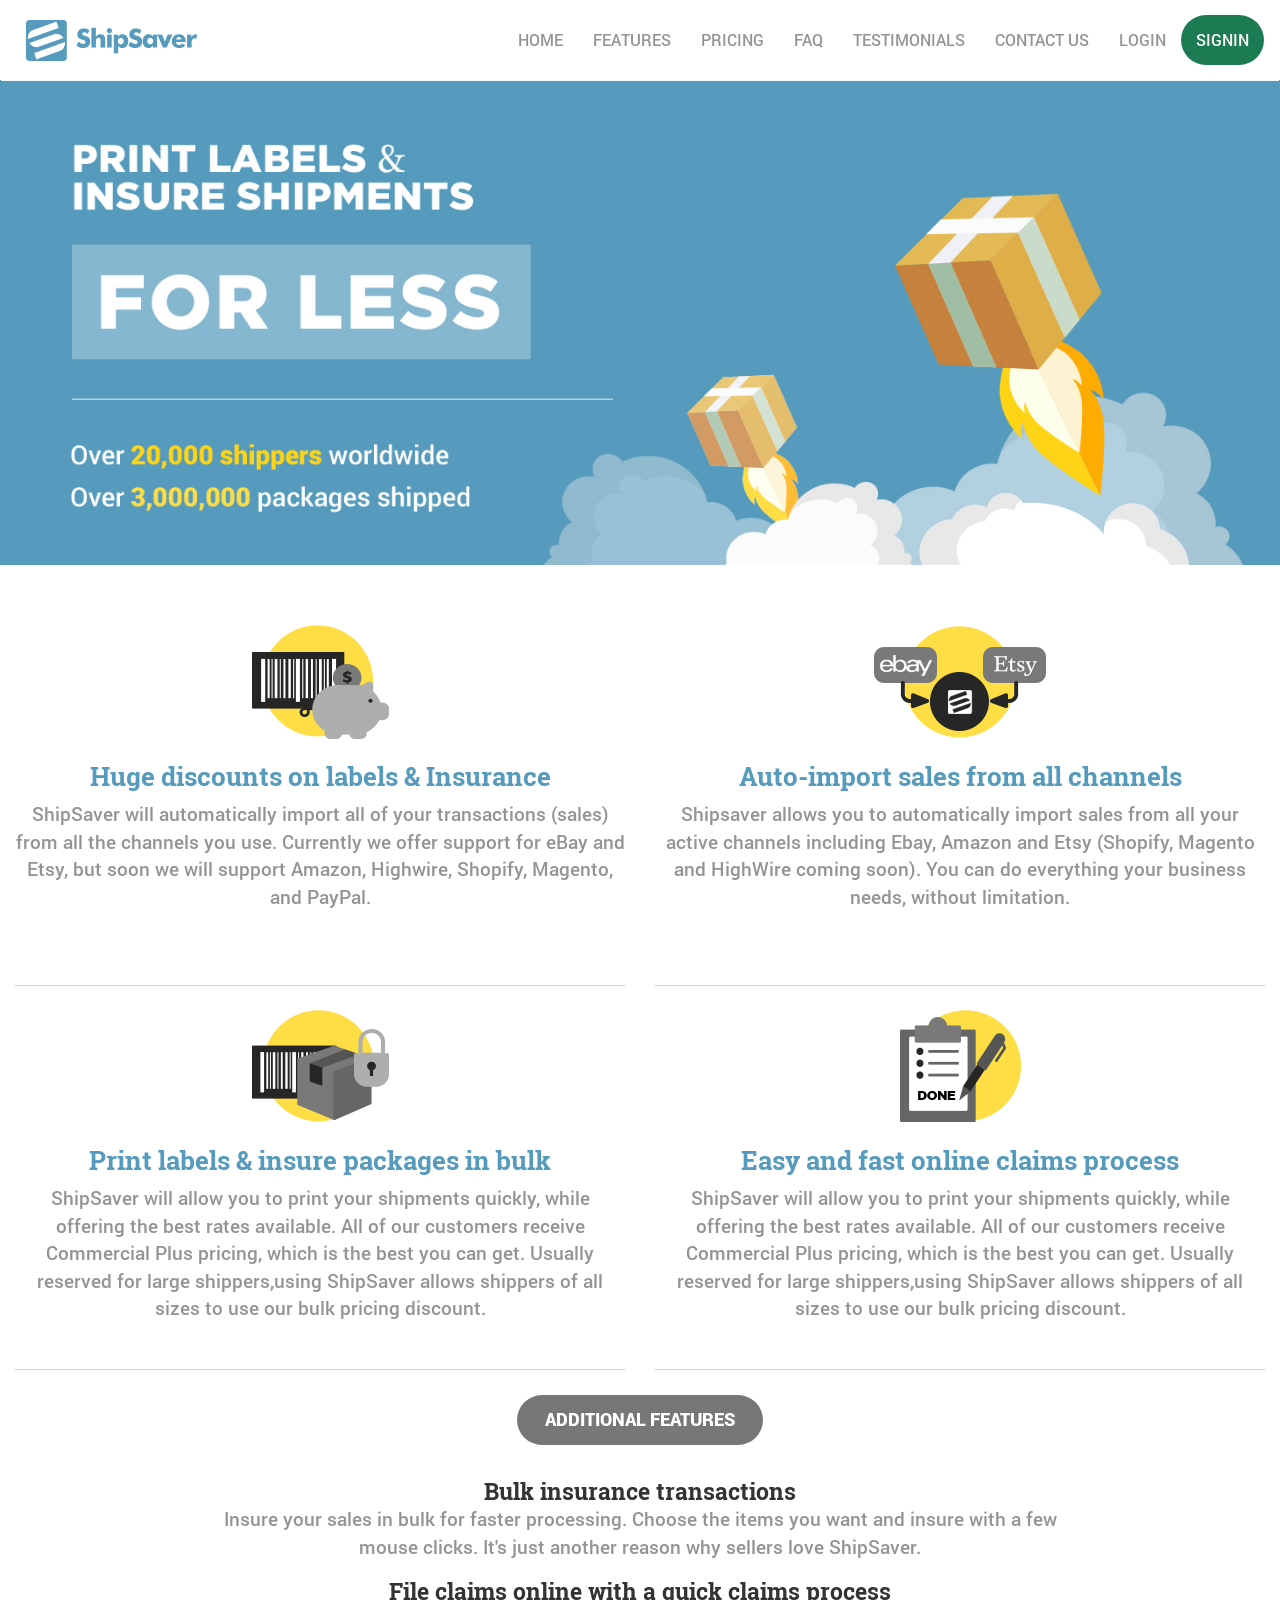
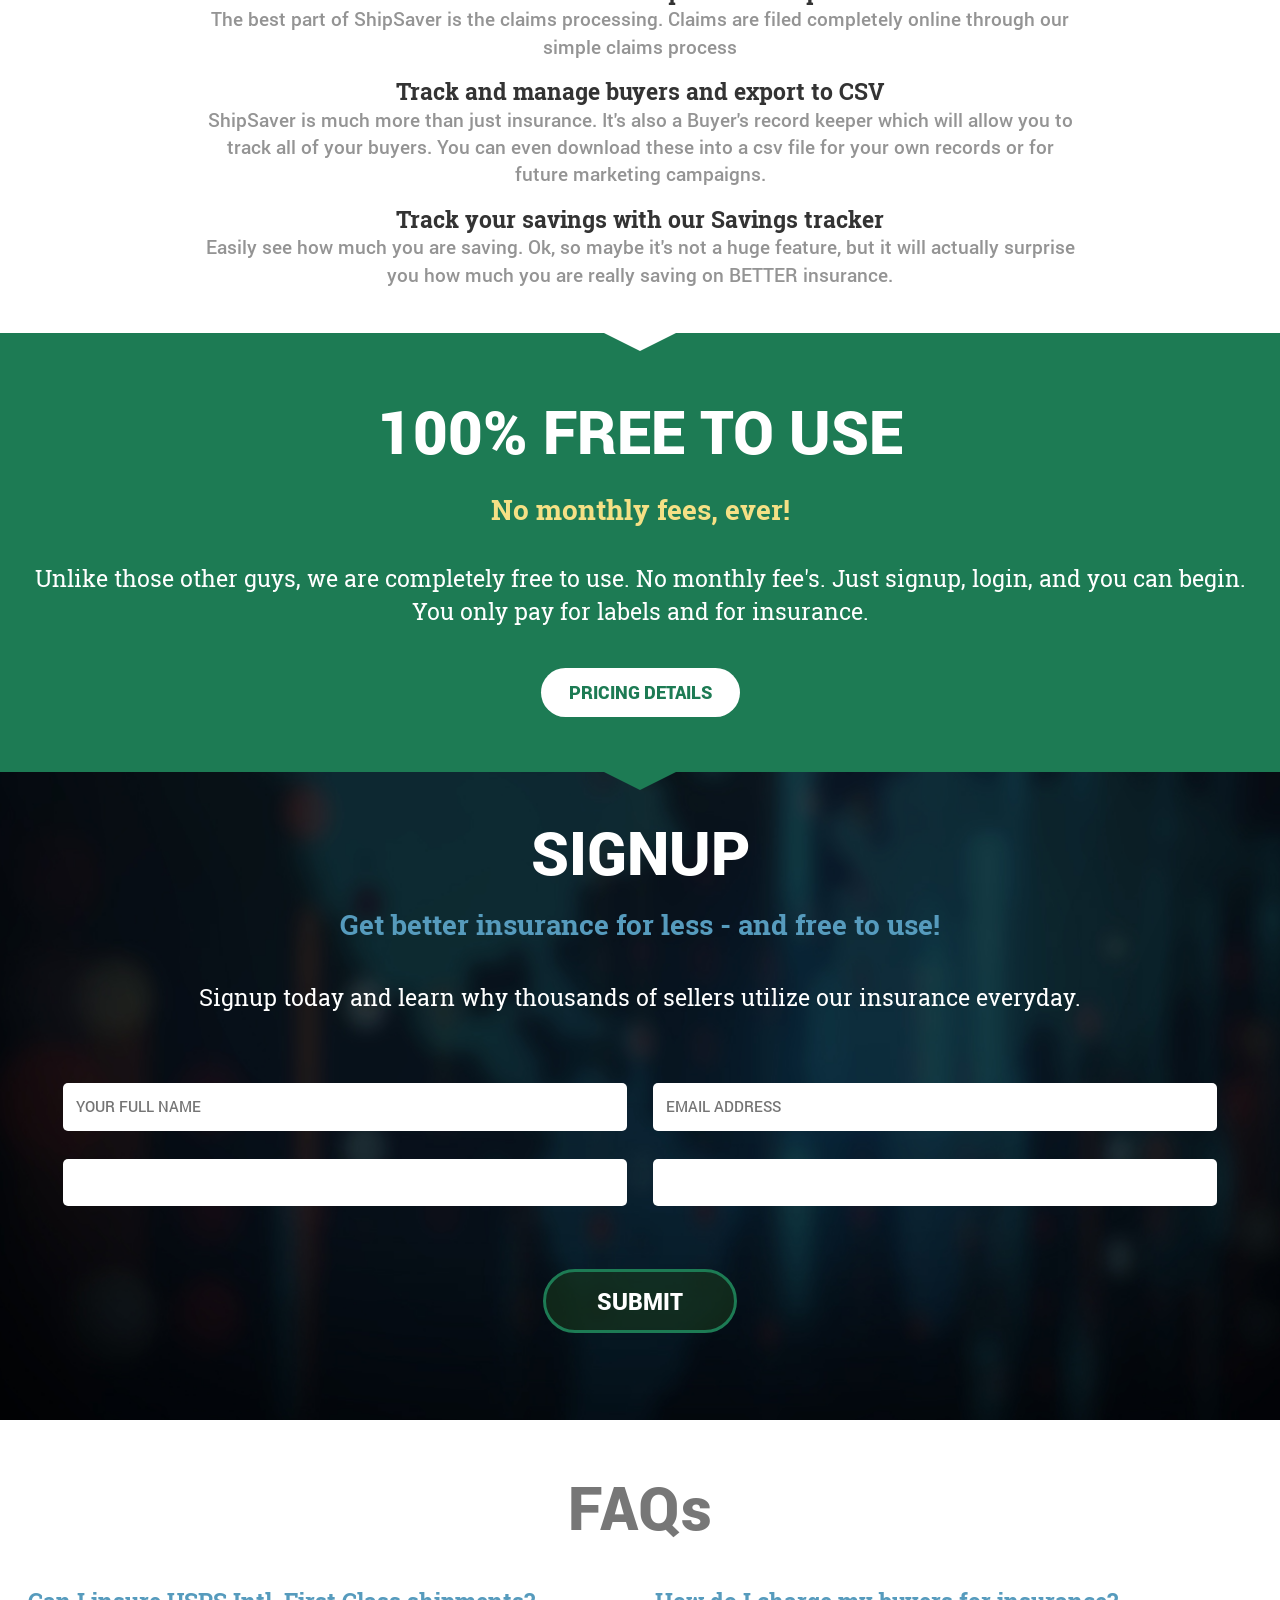
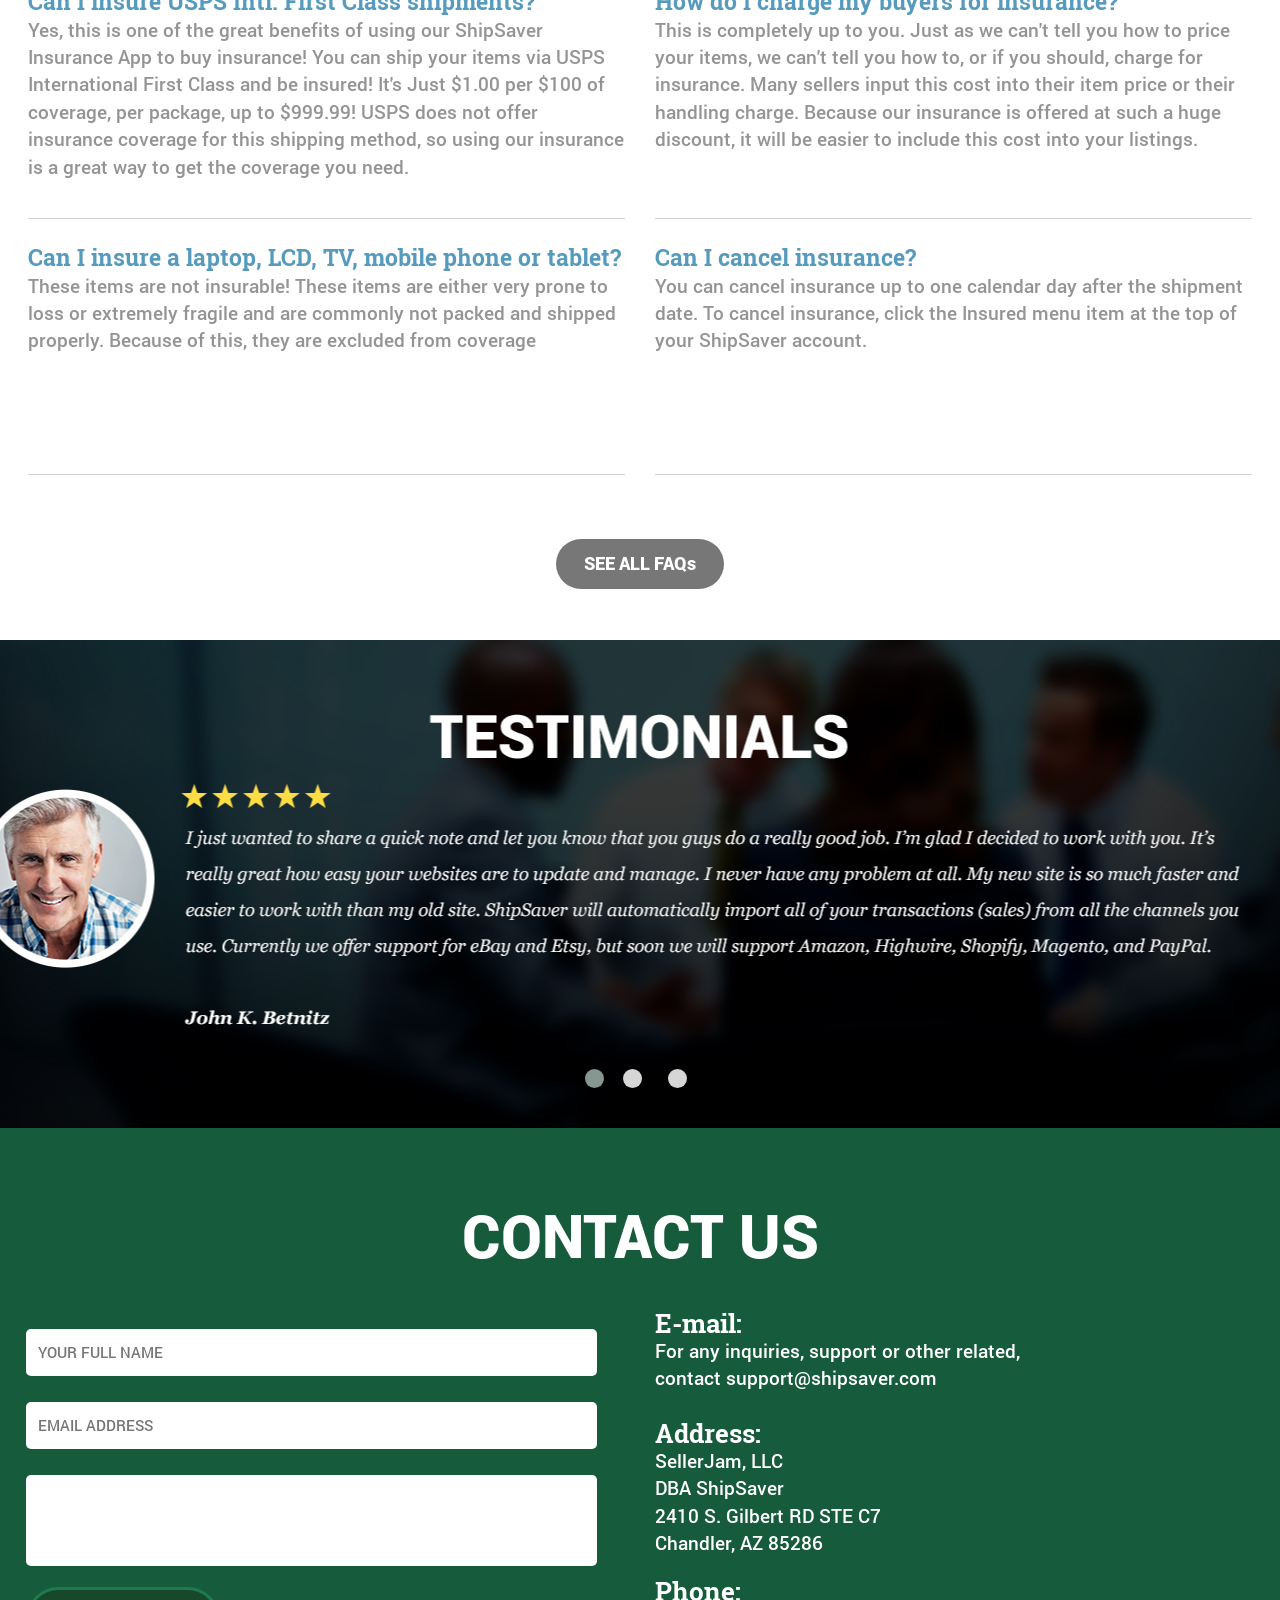
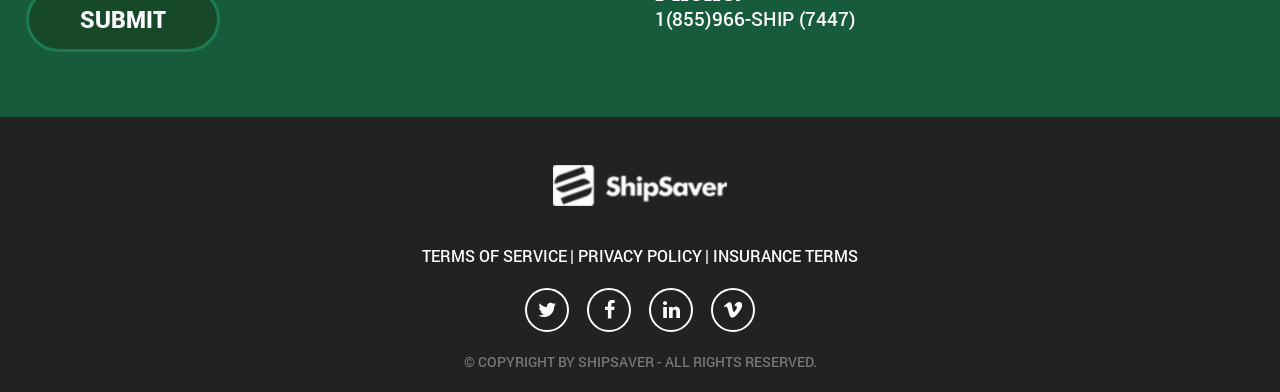
==== commit ce45901c: "end1" ====
--- a/index.html
+++ b/index.html
@@ -7,6 +7,7 @@
     <meta name="viewport" content="width=device-width">
     <script type="text/javascript" src="js/jquery-1.11.0.min.js"></script>
     <script type="text/javascript" src="js/bootstrap.min.js" ></script>
+    <script type="text/javascript" src="js/modal.js" ></script>
     <script type="text/javascript" src="js/owl.carousel.js"></script>
 
     <script type="text/javascript" src="js/script.js"></script>
@@ -18,7 +19,6 @@
 
 
     <link rel="stylesheet" type="text/css" href="css/style.css">
-    <script src="js/less.js" type="text/javascript"></script>
 
 </head>
 <body>
@@ -40,8 +40,9 @@
                                 <li class="header-nav__item"><a href="#">faq</a></li>
                                 <li class="header-nav__item"><a href="#">testimonials</a></li>
                                 <li class="header-nav__item"><a href="#">contact us</a></li>
-                                <li class="header-nav__item"><a href="#">login</a></li>
-                                <li class="header-nav__item header-nav__item__sign"><a href="#">sign up</a></li>
+                                <li class="header-nav__item"><a href="#" data-toggle="modal" data-target="#myModal">login</a></li>
+
+                                <li class="header-nav__item header-nav__item__sign"><a href="#">signin</a></li>
                             </ul>
                         </div>
                     </div>
@@ -49,6 +50,19 @@
             </div>
         </header>
         <div class="main">
+            <div class="modal fade" id="myModal" tabindex="-1" role="dialog" aria-labelledby="myModalLabel" aria-hidden="true">
+            <div class="modal-dialog">
+                <div class="modal-content">
+                    <h1 class="main__block__h1 modal__txt1">SIGNUP</h1>
+                    <input type="text" class="input-small main__block5__form__input modal__input1" placeholder="YOUR FULL NAME">
+                    <input type="text" class="input-small main__block5__form__input modal__input1" placeholder="EMAIL ADDRESS">
+                    <div class="modal__btn__wrap">
+                        <button type="submit" class="btn btn-success btn-submit modal__btn">login</button>
+                        <a class="modal__lnk" href="#">Forgot your pasword?</a>
+                    </div>
+                </div>
+            </div>
+        </div>
             <div class="main__block1">
                 <div class="main__block1__img"></div>
             </div>
@@ -626,8 +640,8 @@
                             <div class="main__block8__form__container row">
                                 <div class="main__block8__form__wrap1 col-sm-6 col-xs-12">
                                     <input type="text" class="input-small main__block5__form__input main__block8__form__input1" placeholder="YOUR FULL NAME">
-                                    <input type="text" class="input-small main__block5__form__input main__block8__form__input2" placeholder="EMAIL ADDRESS">
-                                    <textarea name="text" rows="3" class="input-small main__block5__form__input main__block8__form__input3" placeholder=""></textarea>
+                                    <input type="text" class="input-small main__block5__form__input main__block8__form__input1" placeholder="EMAIL ADDRESS">
+                                    <textarea name="text" rows="3" class="input-small main__block5__form__input main__block8__form__input1" placeholder=""></textarea>
                                     <div class="main__block8__btn__wrap">
                                         <button type="submit" class="btn btn-success btn-submit main__block8__btn">SUBMIT</button>
                                     </div>
--- a/css/style.css
+++ b/css/style.css
@@ -462,7 +462,7 @@
   -webkit-box-direction: normal;
   -ms-flex-direction: row;
   flex-direction: row;
-  margin-top: -10px; }
+  margin-top: 0px; }
 
 .main__block4__table__item {
   list-style: none;
@@ -531,21 +531,23 @@
   -webkit-box-align: center;
   -ms-flex-align: center;
   align-items: center;
-  margin-top: 25px; }
+  margin-top: 57px; }
 
 .main__block5__form__wrap1 {
   display: -webkit-box;
   display: -ms-flexbox;
   display: flex;
-  margin-top: 29px; }
+  margin-top: 0;
+  margin-bottom: 2px;
+  width: 100%; }
 
 .main__block5__form__input {
   padding: 18px;
-  margin-right: 15px;
-  margin-left: 63px;
+  margin-right: 28px;
+  margin-left: 18px;
   border-radius: 5px;
   border-width: 0px;
-  width: 636px;
+  width: 637px;
   font-family: "Roboto-Medium";
   font-size: 18px;
   margin-bottom: 38px; }
@@ -742,6 +744,57 @@
 
 .main__block8__btn {
   margin-top: 8px; }
+
+.modal-content {
+  width: 622px;
+  height: 448px;
+  display: -webkit-box;
+  display: -ms-flexbox;
+  display: flex;
+  -webkit-box-orient: vertical;
+  -webkit-box-direction: normal;
+  -ms-flex-direction: column;
+  flex-direction: column;
+  -webkit-box-align: center;
+  -ms-flex-align: center;
+  align-items: center; }
+
+.modal__txt1 {
+  color: #777777;
+  margin-top: 50px;
+  margin-bottom: 50px; }
+
+.modal__input1 {
+  background-color: #d7d7d7;
+  width: 426px; }
+
+.modal__btn__wrap {
+  display: -webkit-box;
+  display: -ms-flexbox;
+  display: flex;
+  width: 100%;
+  -webkit-box-pack: justify;
+  -ms-flex-pack: justify;
+  justify-content: space-between;
+  padding: 0px 96px;
+  -webkit-box-align: center;
+  -ms-flex-align: center;
+  align-items: center; }
+
+.modal__btn {
+  font-family: "Roboto-Medium";
+  font-size: 16px;
+  background-color: #1d7b54;
+  border-radius: 30px;
+  padding: 12px 41px;
+  text-transform: uppercase;
+  margin: 0; }
+
+.modal__lnk {
+  font-family: "Roboto-Medium";
+  font-size: 18px;
+  text-decoration: underline;
+  color: #569bbd; }
 
 @media screen and (max-width: 1460px) {
   .main__block1__img {
@@ -787,7 +840,6 @@
   .main__block5__form__input {
     margin: 1vw;
     padding: 1vw;
-    width: auto;
     font-size: 1.2vw; }
   .btn-submit {
     font-size: 1.8vw;
@@ -801,7 +853,9 @@
   .main__block8__container {
     padding: 1vw; }
   .main__block8__btn__wrap {
-    margin-left: 1vw; } }
+    margin-left: 1vw; }
+  .main__block8__form__input1 {
+    width: auto; } }
 
 @media screen and (max-width: 1060px) {
   .header-nav__item {
@@ -858,7 +912,16 @@
     height: 4.5vw;
     border-radius: 2.5vw; }
   .footer__copyright {
-    font-size: 1.8vw; } }
+    font-size: 1.8vw; }
+  .modal-content {
+    width: 100%;
+    height: auto;
+    padding-bottom: 3vw; }
+  .modal__txt1 {
+    margin-top: 3vw;
+    margin-bottom: 3vw; }
+  .modal__lnk {
+    font-size: 2vw; } }
 
 @media (min-width: 768px) and (max-width: 1060px) {
   .navbar-nav {
@@ -941,8 +1004,12 @@
   .footer__link, .footer__links__span {
     font-size: 3vw; }
   .footer__copyright {
-    font-size: 2.2vw; } }
-
-/*# sourceMappingURL=[data-uri] */
+    font-size: 2.2vw; }
+  .modal__input1 {
+    width: 80%; }
+  .main__block5__form__input {
+    font-size: 3vw; } }
+
+/*# sourceMappingURL=[data-uri] */
 
 /*# sourceMappingURL=style.css.map */
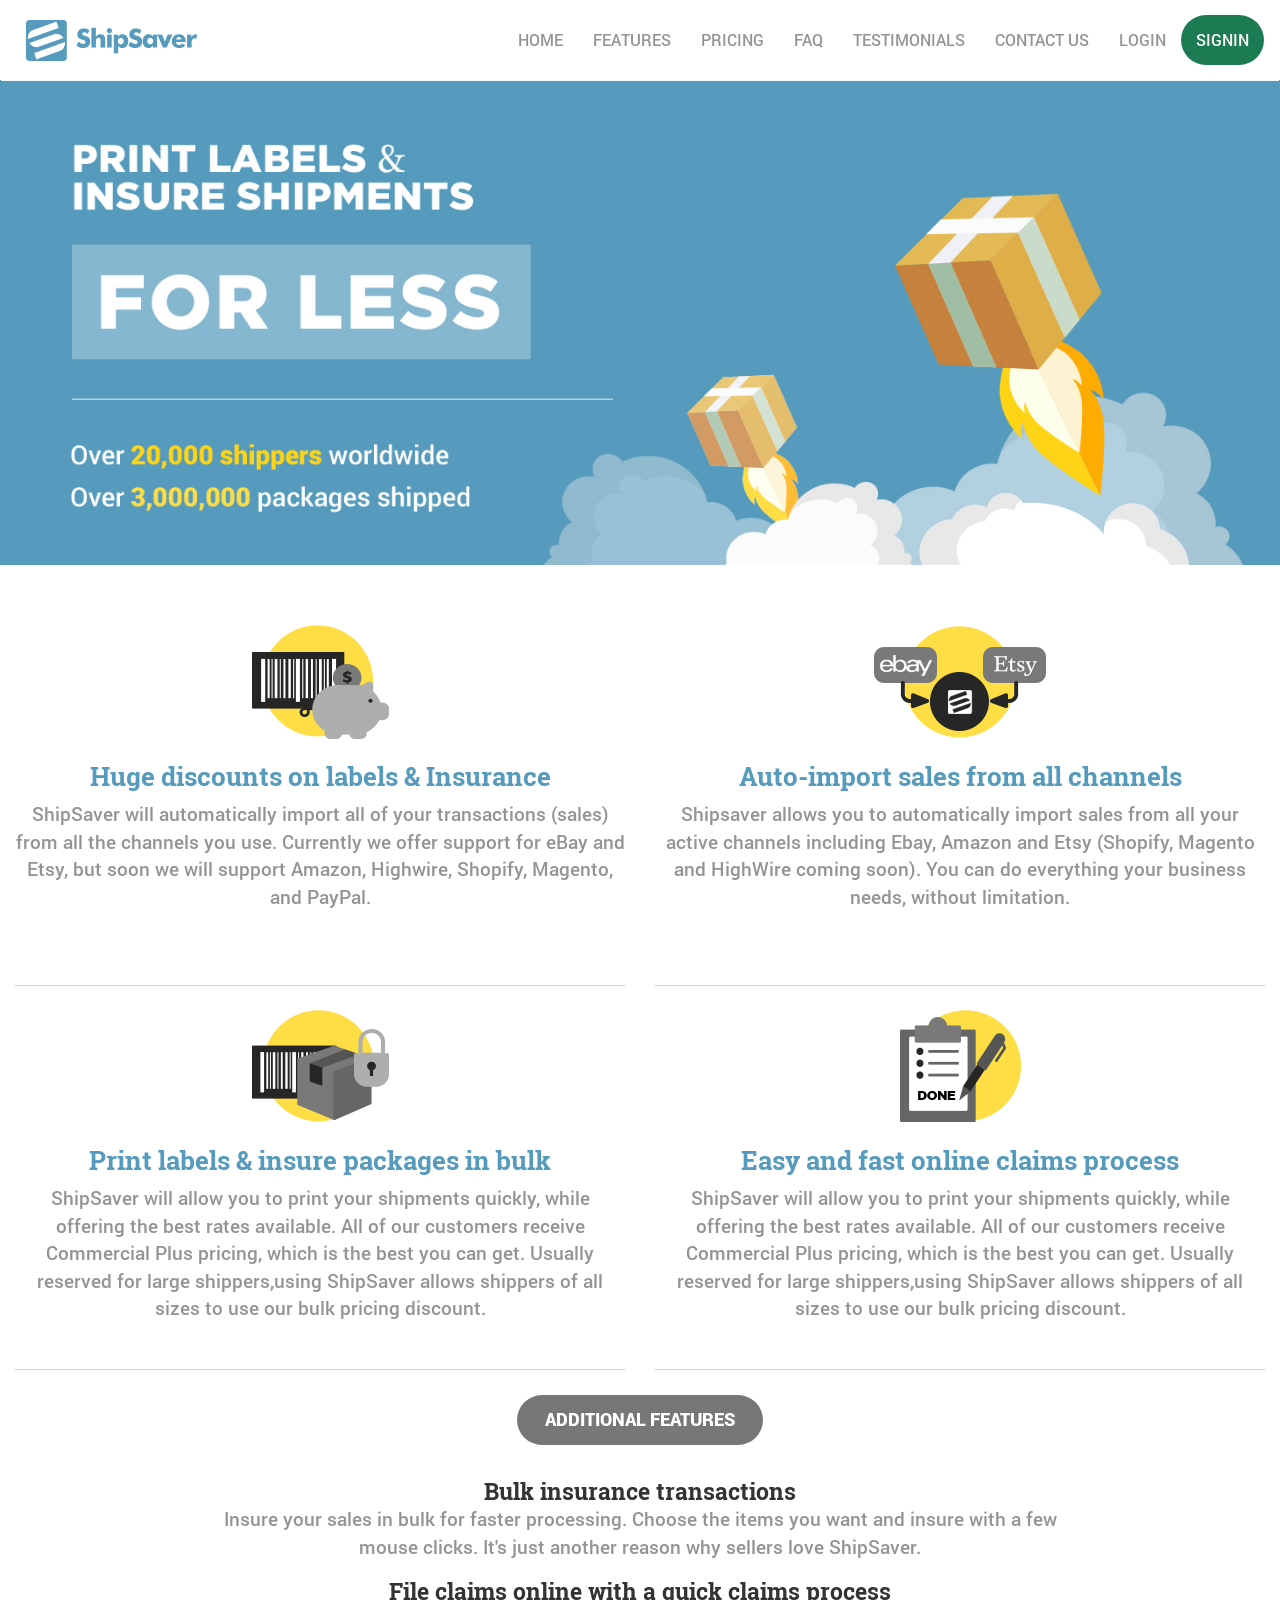
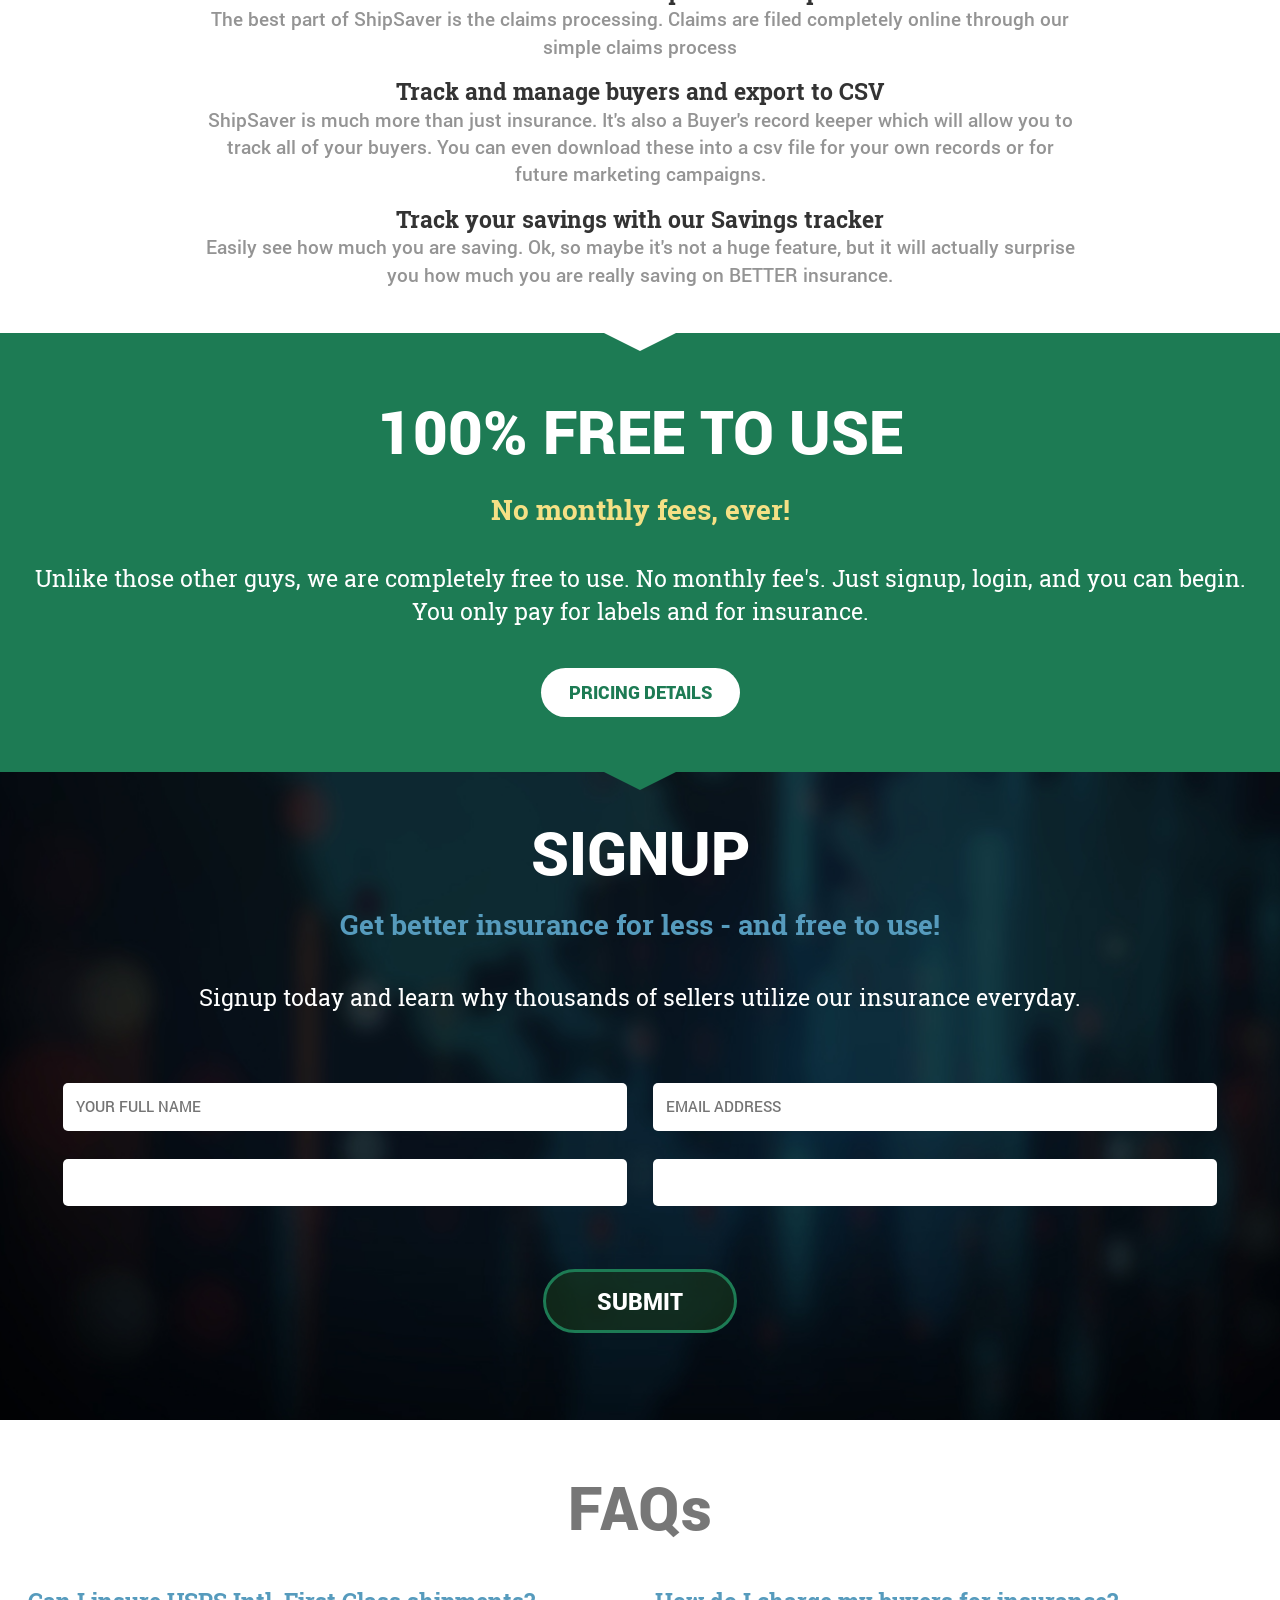
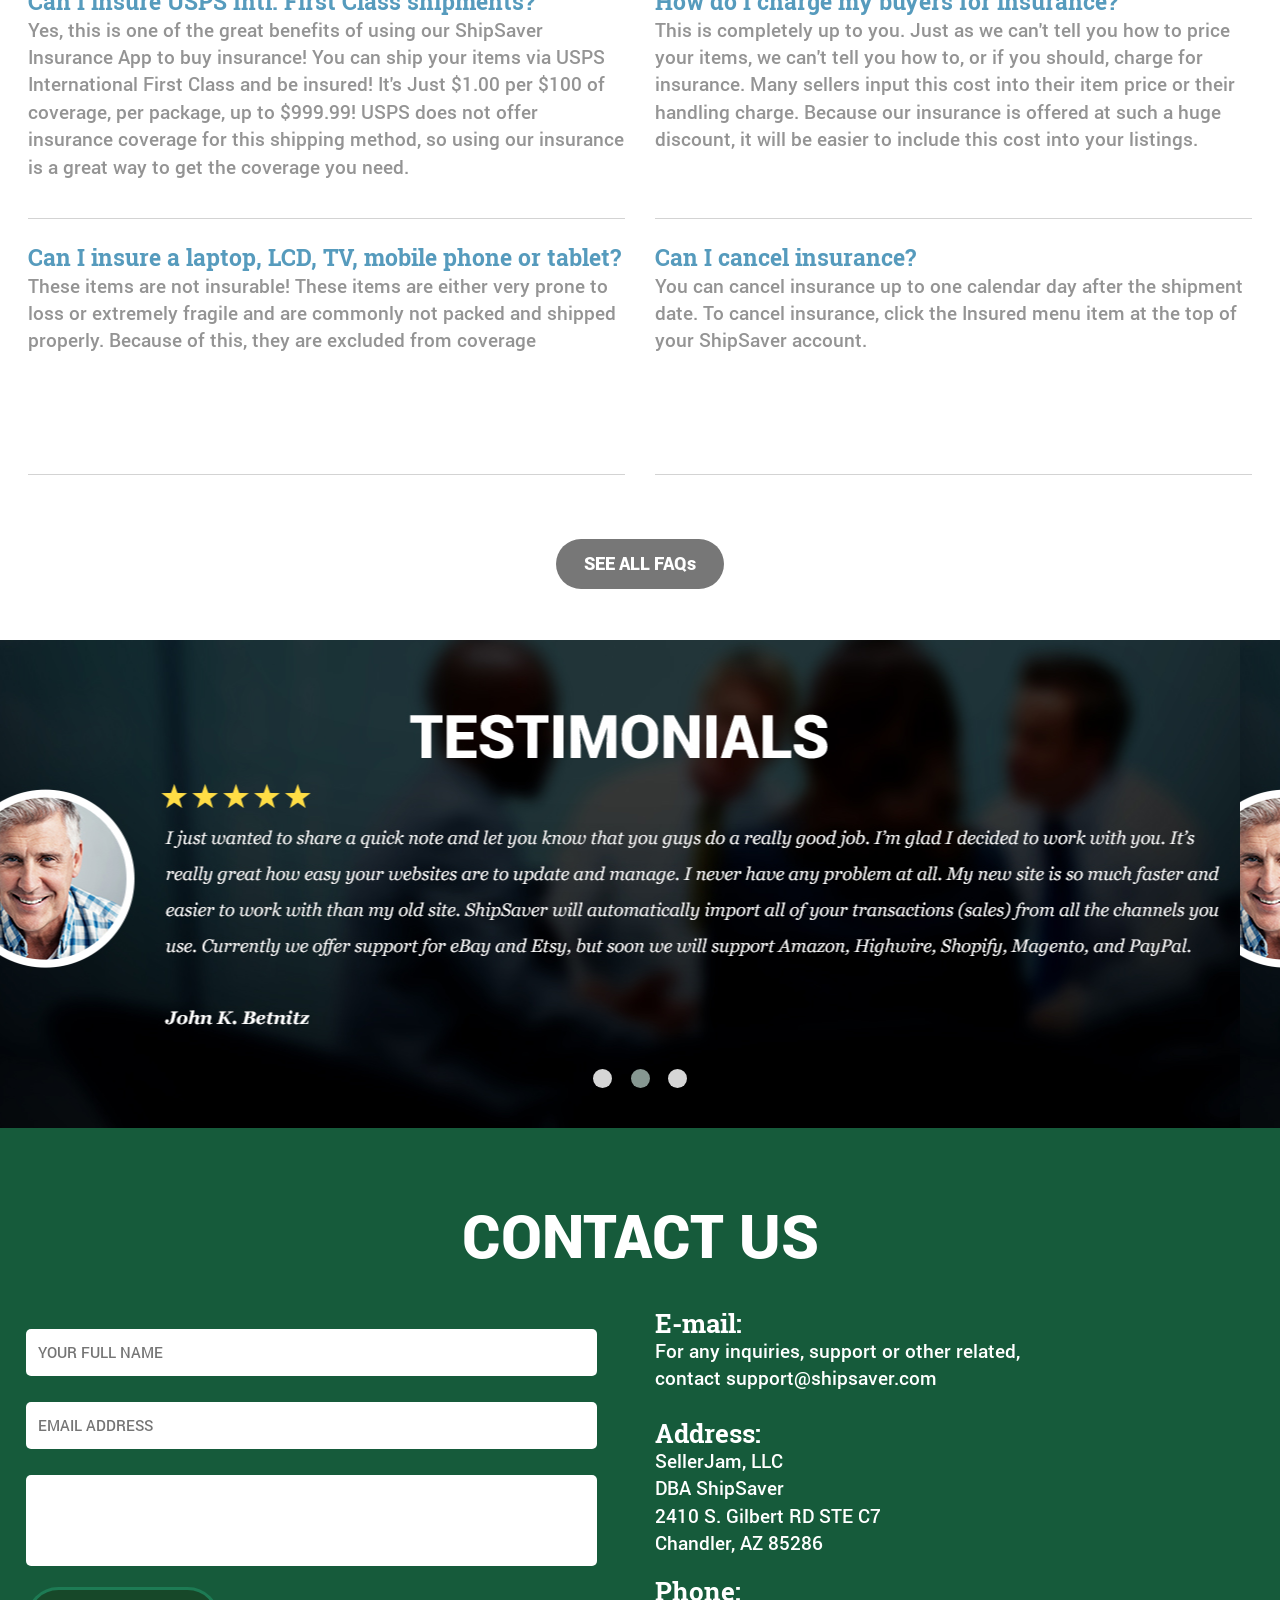
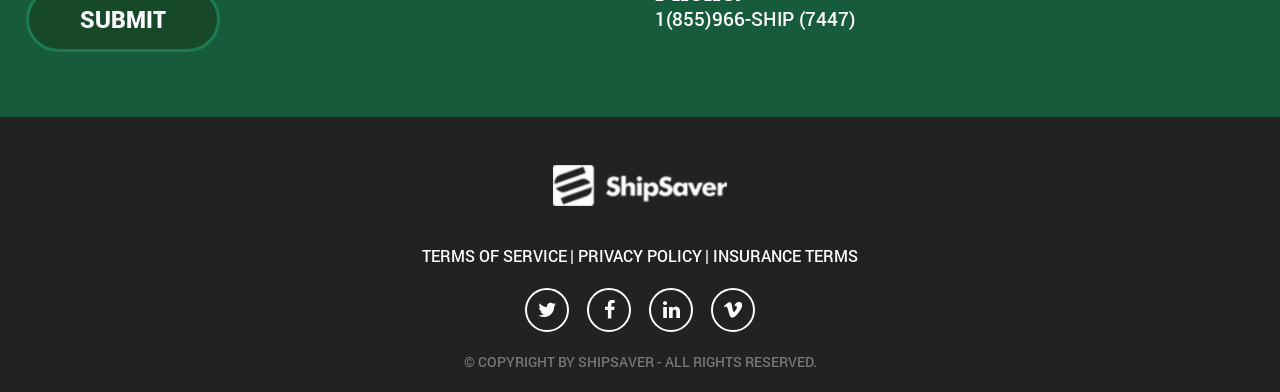
==== commit fab78953: "all1" ====
--- a/index.html
+++ b/index.html
@@ -51,7 +51,7 @@
         </header>
         <div class="main">
             <div class="modal fade" id="myModal" tabindex="-1" role="dialog" aria-labelledby="myModalLabel" aria-hidden="true">
-            <div class="modal-dialog">
+                <div class="modal-dialog">
                 <div class="modal-content">
                     <h1 class="main__block__h1 modal__txt1">SIGNUP</h1>
                     <input type="text" class="input-small main__block5__form__input modal__input1" placeholder="YOUR FULL NAME">
@@ -62,7 +62,7 @@
                     </div>
                 </div>
             </div>
-        </div>
+            </div>
             <div class="main__block1">
                 <div class="main__block1__img"></div>
             </div>
@@ -672,7 +672,7 @@
             <div class="content__container footer__container">
                 <div class="footer__logo"></div>
                 <div class="footer__links">
-                    <a class="footer__link" href="#">Terms of Service</a>
+                    <a class="footer__link" href="terms_of_service.html">Terms of Service</a>
                     <span class="footer__links__span"> | </span>
                     <a class="footer__link" href="#">Privacy Policy</a>
                     <span class="footer__links__span"> | </span>
--- a/css/style.css
+++ b/css/style.css
@@ -795,6 +795,16 @@
   font-size: 18px;
   text-decoration: underline;
   color: #569bbd; }
+
+.terms__block1__img {
+  background-image: url(../img/banner-top-terms.jpg);
+  height: 420px; }
+
+.terms__block2__h {
+  color: #000000; }
+
+.terms__block2__txt {
+  white-space: pre-line; }
 
 @media screen and (max-width: 1460px) {
   .main__block1__img {
@@ -855,7 +865,11 @@
   .main__block8__btn__wrap {
     margin-left: 1vw; }
   .main__block8__form__input1 {
-    width: auto; } }
+    width: auto; }
+  .terms__block1__img {
+    padding-top: 37.9%; }
+  .terms__block2 {
+    padding: 0 1vw; } }
 
 @media screen and (max-width: 1060px) {
   .header-nav__item {
@@ -1010,6 +1024,6 @@
   .main__block5__form__input {
     font-size: 3vw; } }
 
-/*# sourceMappingURL=[data-uri] */
+/*# sourceMappingURL=[data-uri] */
 
 /*# sourceMappingURL=style.css.map */
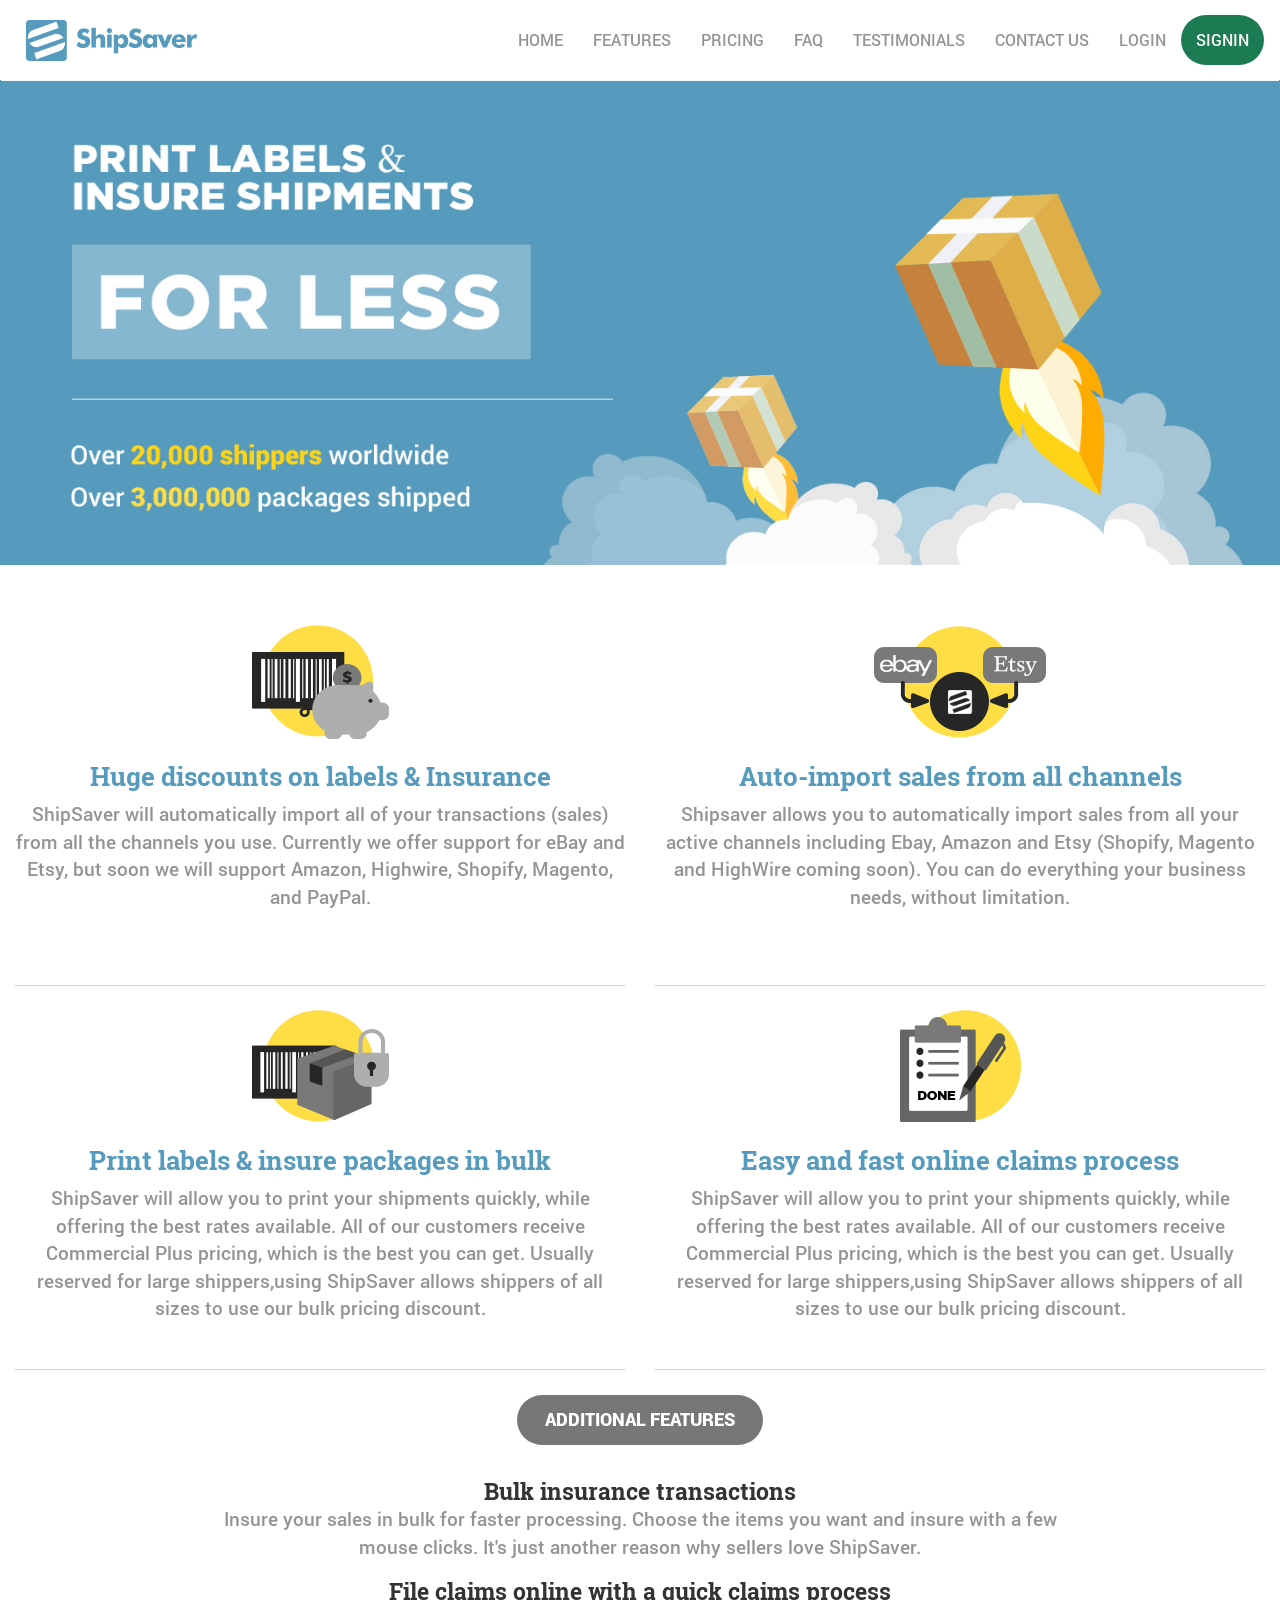
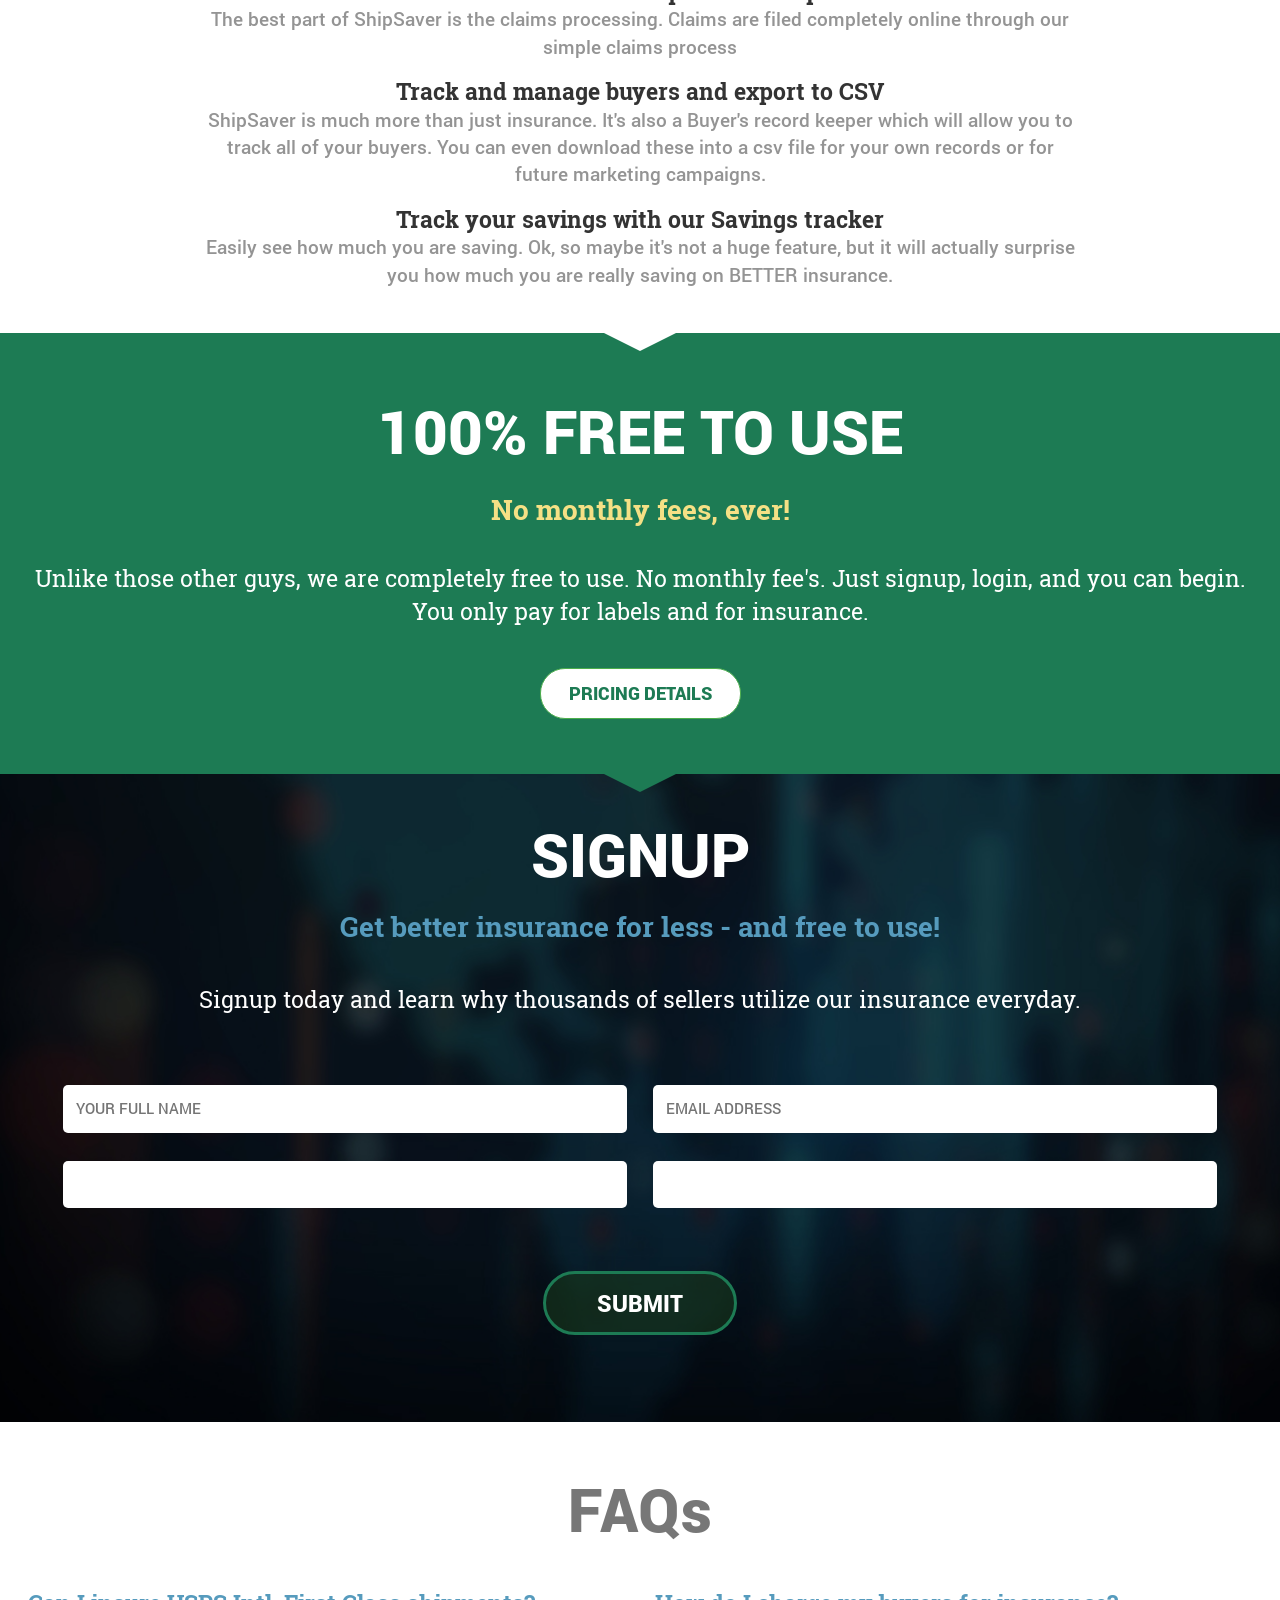
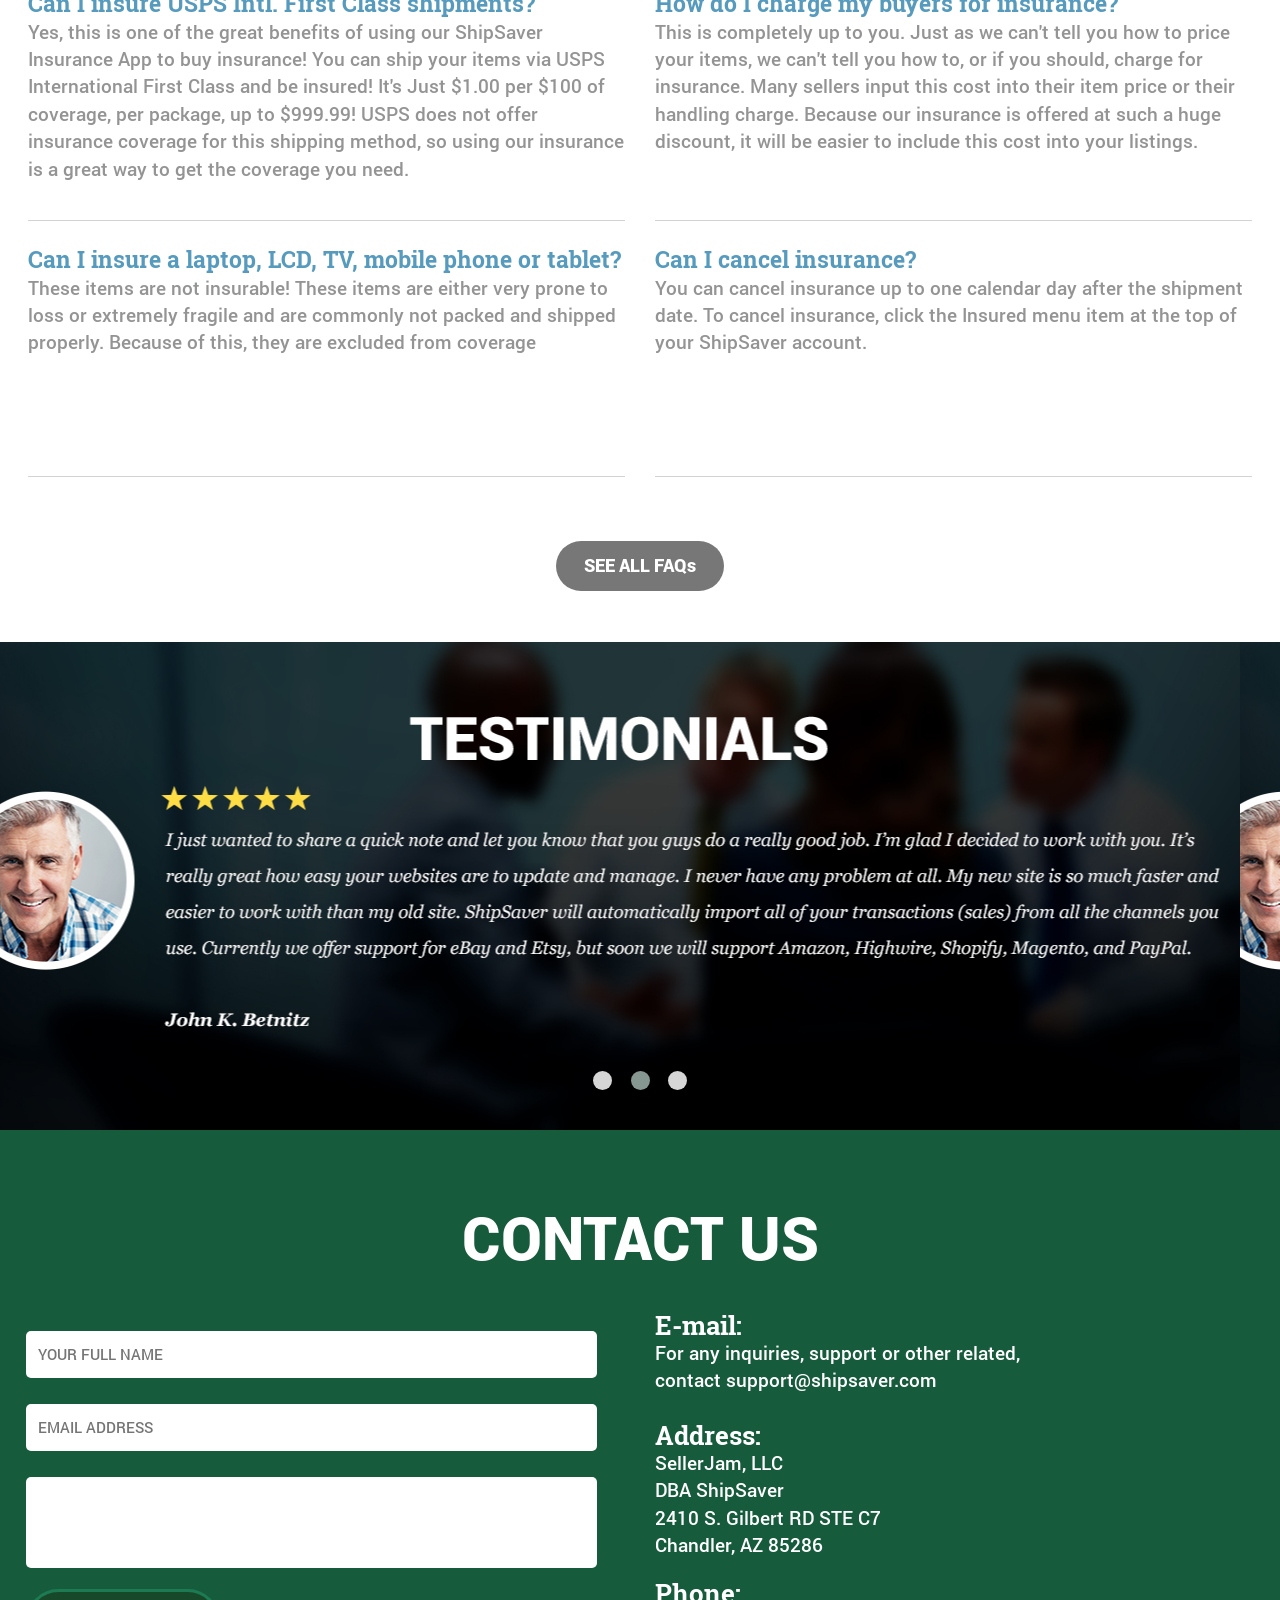
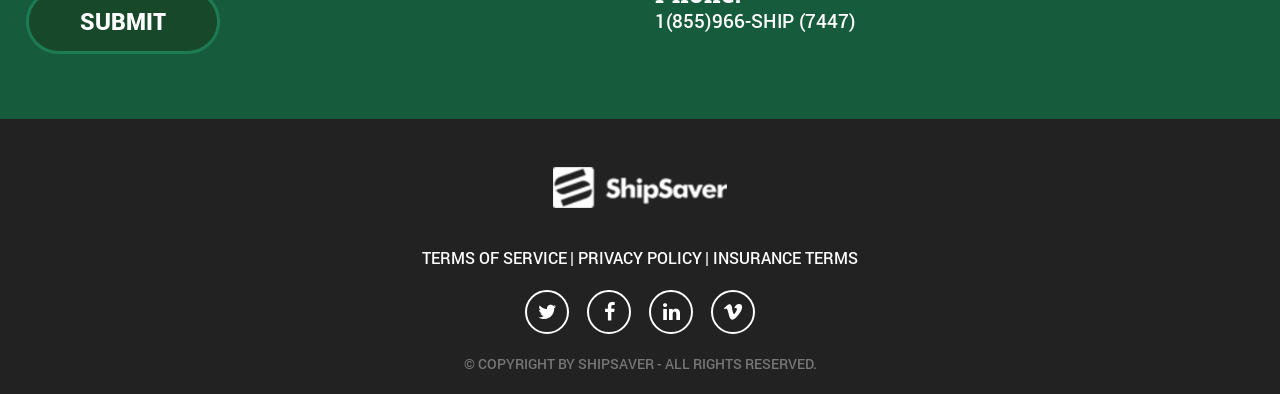
==== commit 16d5dc41: "anchor" ====
--- a/index.html
+++ b/index.html
@@ -34,12 +34,12 @@
                         </div>
                         <div class="header-nav__menu collapse navbar-collapse" id="bs-example-navbar-collapse-1">
                             <ul class="header-nav__list nav navbar-nav">
-                                <li class="header-nav__item active"><a href="#">home</a></li>
-                                <li class="header-nav__item"><a href="#">features</a></li>
-                                <li class="header-nav__item"><a href="#">pricing</a></li>
-                                <li class="header-nav__item"><a href="#">faq</a></li>
-                                <li class="header-nav__item"><a href="#">testimonials</a></li>
-                                <li class="header-nav__item"><a href="#">contact us</a></li>
+                                <li class="header-nav__item active"><a href="#home">home</a></li>
+                                <li class="header-nav__item"><a href="#features">features</a></li>
+                                <li class="header-nav__item"><a href="#pricing">pricing</a></li>
+                                <li class="header-nav__item"><a href="#faq">faq</a></li>
+                                <li class="header-nav__item"><a href="#testimonials">testimonials</a></li>
+                                <li class="header-nav__item"><a href="#contact">contact us</a></li>
                                 <li class="header-nav__item"><a href="#" data-toggle="modal" data-target="#myModal">login</a></li>
 
                                 <li class="header-nav__item header-nav__item__sign"><a href="#">signin</a></li>
@@ -63,7 +63,7 @@
                 </div>
             </div>
             </div>
-            <div class="main__block1">
+            <div id="home" class="main__block1">
                 <div class="main__block1__img"></div>
             </div>
             <div class="main__block2">
@@ -94,7 +94,7 @@
                     </div>
                 </div>
             </div>
-            <div class="main__block3">
+            <div id="features" class="main__block3">
                 <div class="content__container main__block3__container">
                     <div class="main__block__oval1 main__block3__title">ADDITIONAL FEATURES</div>
                     <h3 class="main__block3__h3">Bulk insurance transactions</h3>
@@ -110,7 +110,7 @@
                     <p class="main__block__txt main__block3__txt">Easily see how much you are saving. Ok, so maybe it's not a huge feature, but it will actually surprise you how much you are really saving on BETTER insurance.</p>
                 </div>
             </div>
-            <div class="main__block4">
+            <div id="pricing" class="main__block4">
                 <div class="content__container main__block4__container">
                     <div class="triangle1"></div>
                     <p class="main__block__h1 main__block4__txt1">100% FREE TO USE</p>
@@ -118,7 +118,7 @@
                     <p class="main__block4__txt3">Unlike those other guys, we are completely free to use. No monthly fee's. Just signup, login, and you can begin.</p>
                     <p class="main__block4__txt3">You only pay for labels and for insurance.</p>
 
-                    <a class="main__block__oval1 main__block4__button" href="#">PRICING DETAILS</a>
+                    <button type="submit" class="btn btn-success main__block__oval1 main__block4__button">PRICING DETAILS</button>
                     <div class="main__block4__hide">
                         <p class="main__block4__txt2">Label Prices</p>
                         <div class="main__block4__txt__wrap2">
@@ -587,7 +587,7 @@
                     </div>
                 </div>
             </div>
-            <div class="main__block6">
+            <div id="faq" class="main__block6">
                 <div class="content__container main__block6__container">
                     <h1 class="main__block__h1 main__block6__txt1">FAQs</h1>
                     <div class="row main__block6__wrap1">
@@ -616,7 +616,7 @@
                     <div class="main__block__oval1 main__block6__oval">SEE ALL FAQs</div>
                 </div>
             </div>
-            <div class="main__block7">
+            <div id="testimonials" class="main__block7">
                 <div class="main__block7__container">
                     <ul class="main__block7__carousel owl-carousel owl-theme">
                         <li class="main-carousel__item">
@@ -632,7 +632,7 @@
 
                 </div>
             </div>
-            <div class="main__block8">
+            <div id="contact" class="main__block8">
                 <div class="content__container main__block8__container">
                     <h1 class="main__block__h1 main__block8__txt1">CONTACT US</h1>
                     <div class="main__block8__form__wrap ">
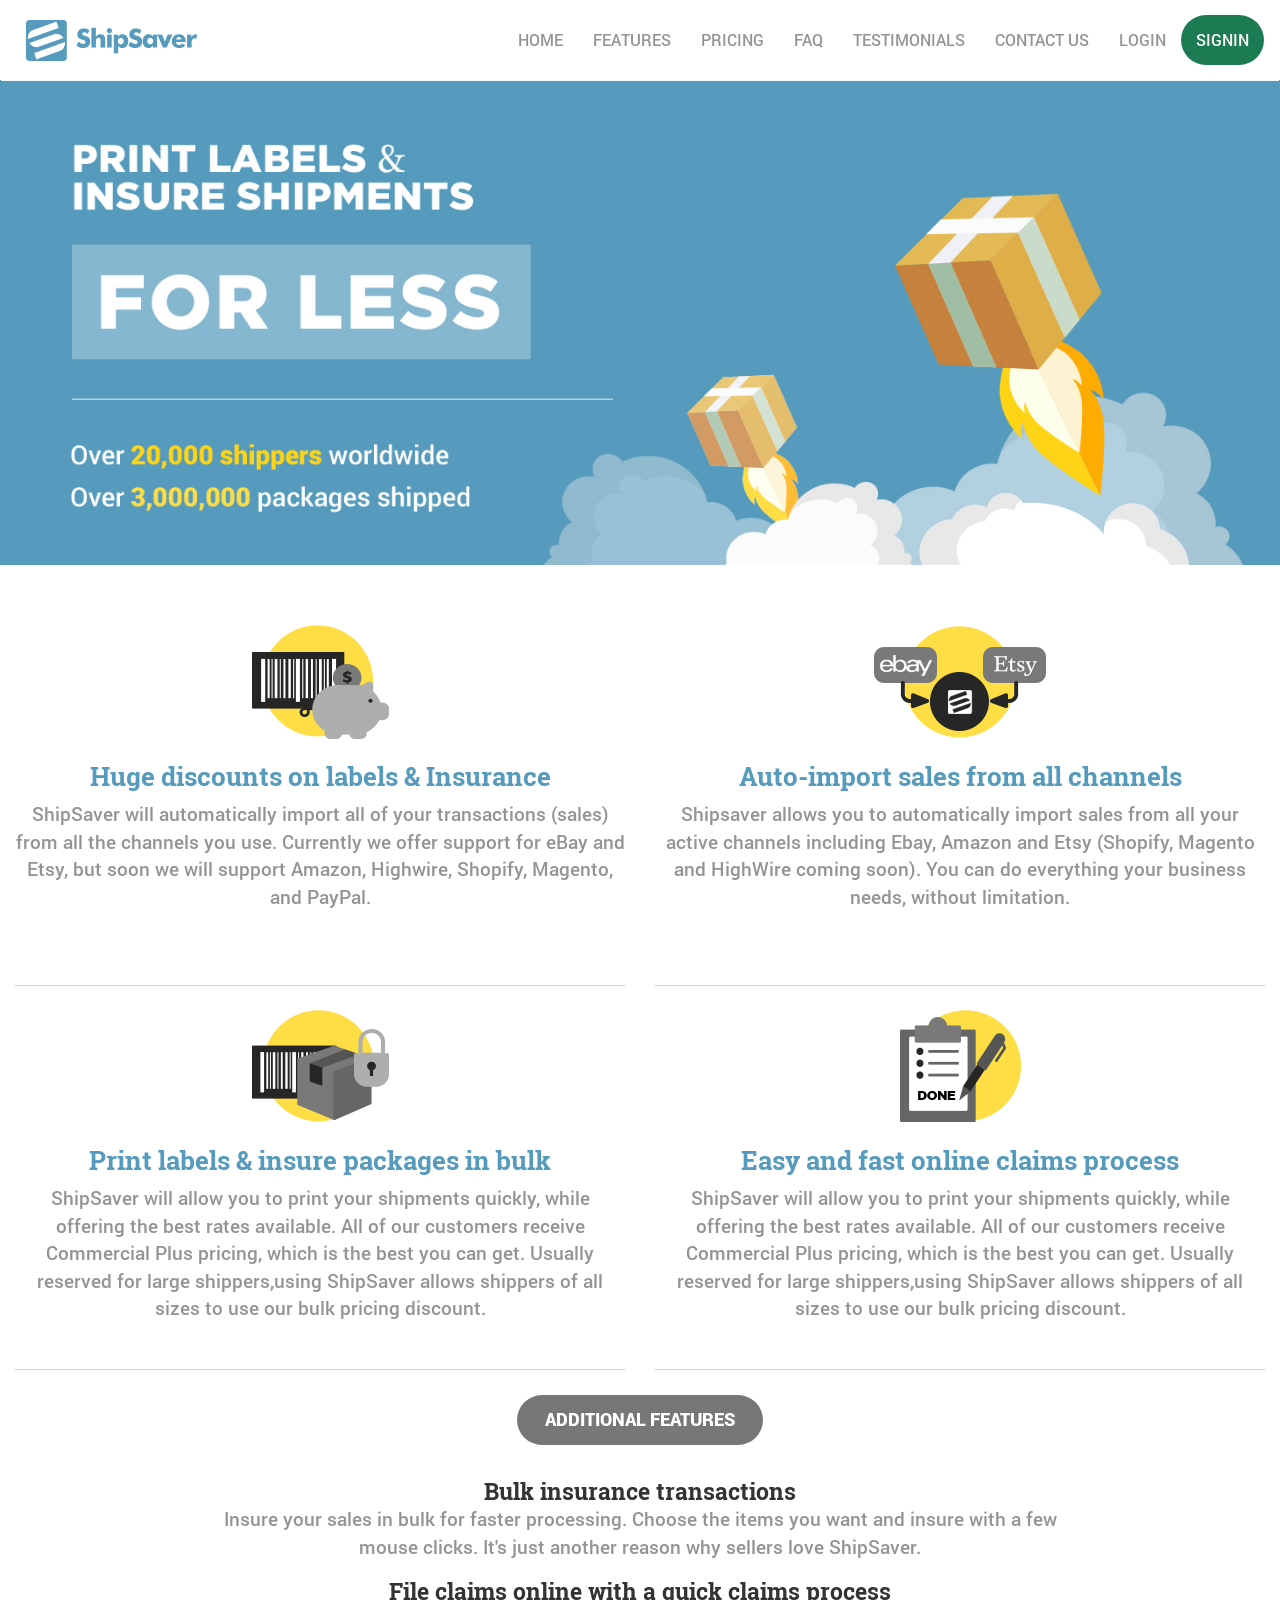
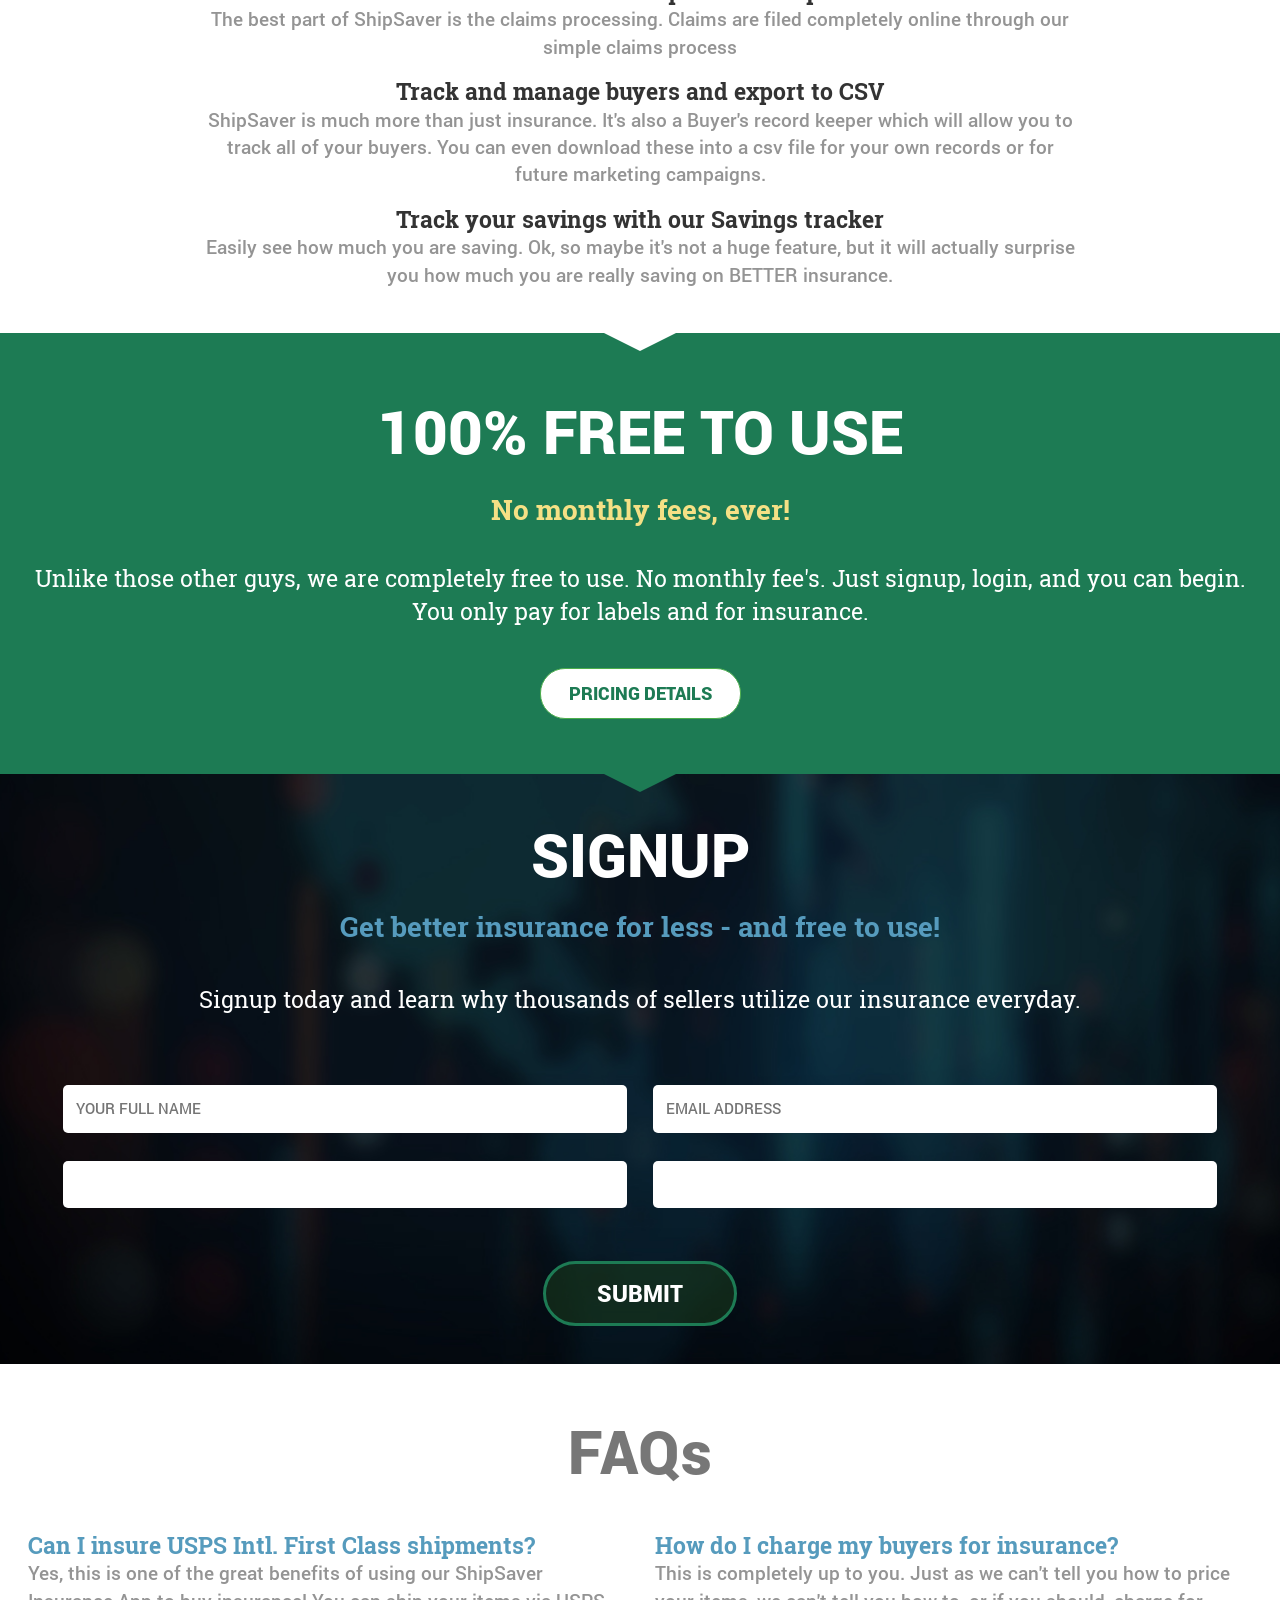
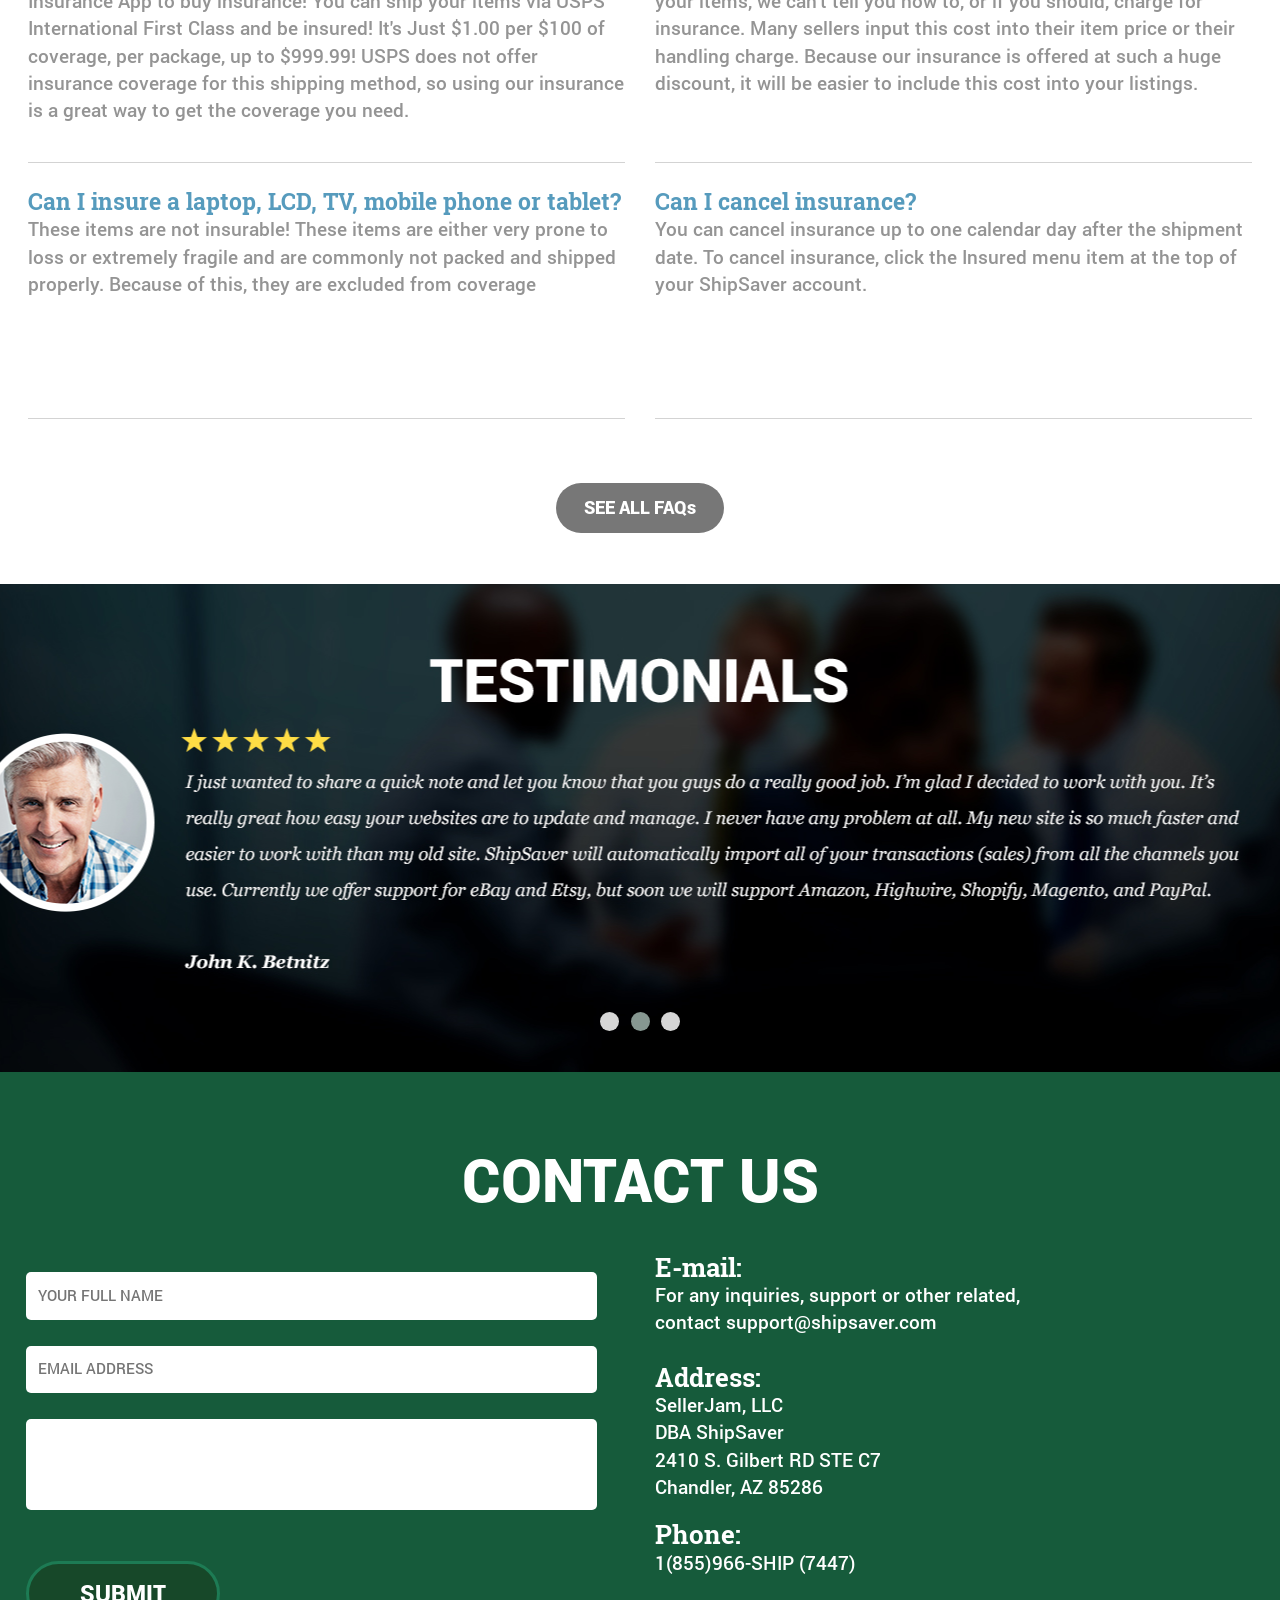
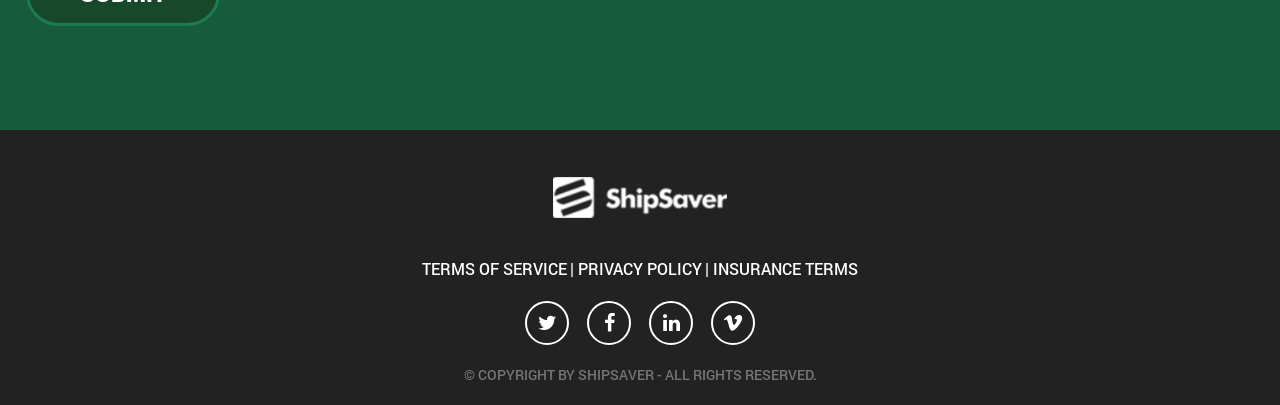
==== commit c260b46e: "fixes2" ====
--- a/index.html
+++ b/index.html
@@ -582,7 +582,7 @@
                                 <input type="text" class="input-small main__block5__form__input main__block5__form__input3" placeholder="">
                                 <input type="text" class="input-small main__block5__form__input main__block5__form__input4" placeholder="">
                             </div>
-                            <button type="submit" class="btn btn-success btn-submit">SUBMIT</button>
+                            <button type="submit" class="btn btn-success btn-submit main__block8__btn">SUBMIT</button>
                         </form>
                     </div>
                 </div>
--- a/css/style.css
+++ b/css/style.css
@@ -126,7 +126,15 @@
   float: right; }
 
 header {
-  padding: 14px 0; }
+  padding: 14px 0;
+  position: fixed;
+  top: 0;
+  width: 100%;
+  background-color: white;
+  z-index: 1000; }
+
+.main {
+  margin-top: 80px; }
 
 .header-nav {
   margin: 0; }
@@ -805,6 +813,9 @@
 
 .terms__block2__txt {
   white-space: pre-line; }
+
+.owl-theme .owl-dots .owl-dot span {
+  margin: 5px 3px; }
 
 @media screen and (max-width: 1460px) {
   .main__block1__img {
@@ -869,7 +880,11 @@
   .terms__block1__img {
     padding-top: 37.9%; }
   .terms__block2 {
-    padding: 0 1vw; } }
+    padding: 0 1vw; }
+  .main__block8__btn {
+    margin: 3vw 0; }
+  .main__block5 {
+    height: auto; } }
 
 @media screen and (max-width: 1060px) {
   .header-nav__item {
@@ -948,14 +963,21 @@
     align-items: center; } }
 
 @media screen and (max-width: 768px) {
+  header {
+    padding: 3vw 0; }
+  .main {
+    margin-top: 13vw; }
   .navbar-logo {
     height: 0;
     background-size: contain;
-    padding-top: 3%; }
+    padding-top: 5%;
+    margin-left: 3vw;
+    background-position: left; }
   .navbar-buttons {
     width: 100%; }
   .navbar-toggle {
-    margin: 0; }
+    margin: 0;
+    margin-right: 2vw; }
   .header-nav__menu {
     float: left; }
   .header-nav__item {
@@ -1022,8 +1044,9 @@
   .modal__input1 {
     width: 80%; }
   .main__block5__form__input {
-    font-size: 3vw; } }
-
-/*# sourceMappingURL=[data-uri] */
+    font-size: 3vw;
+    width: auto; } }
+
+/*# sourceMappingURL=[data-uri] */
 
 /*# sourceMappingURL=style.css.map */
